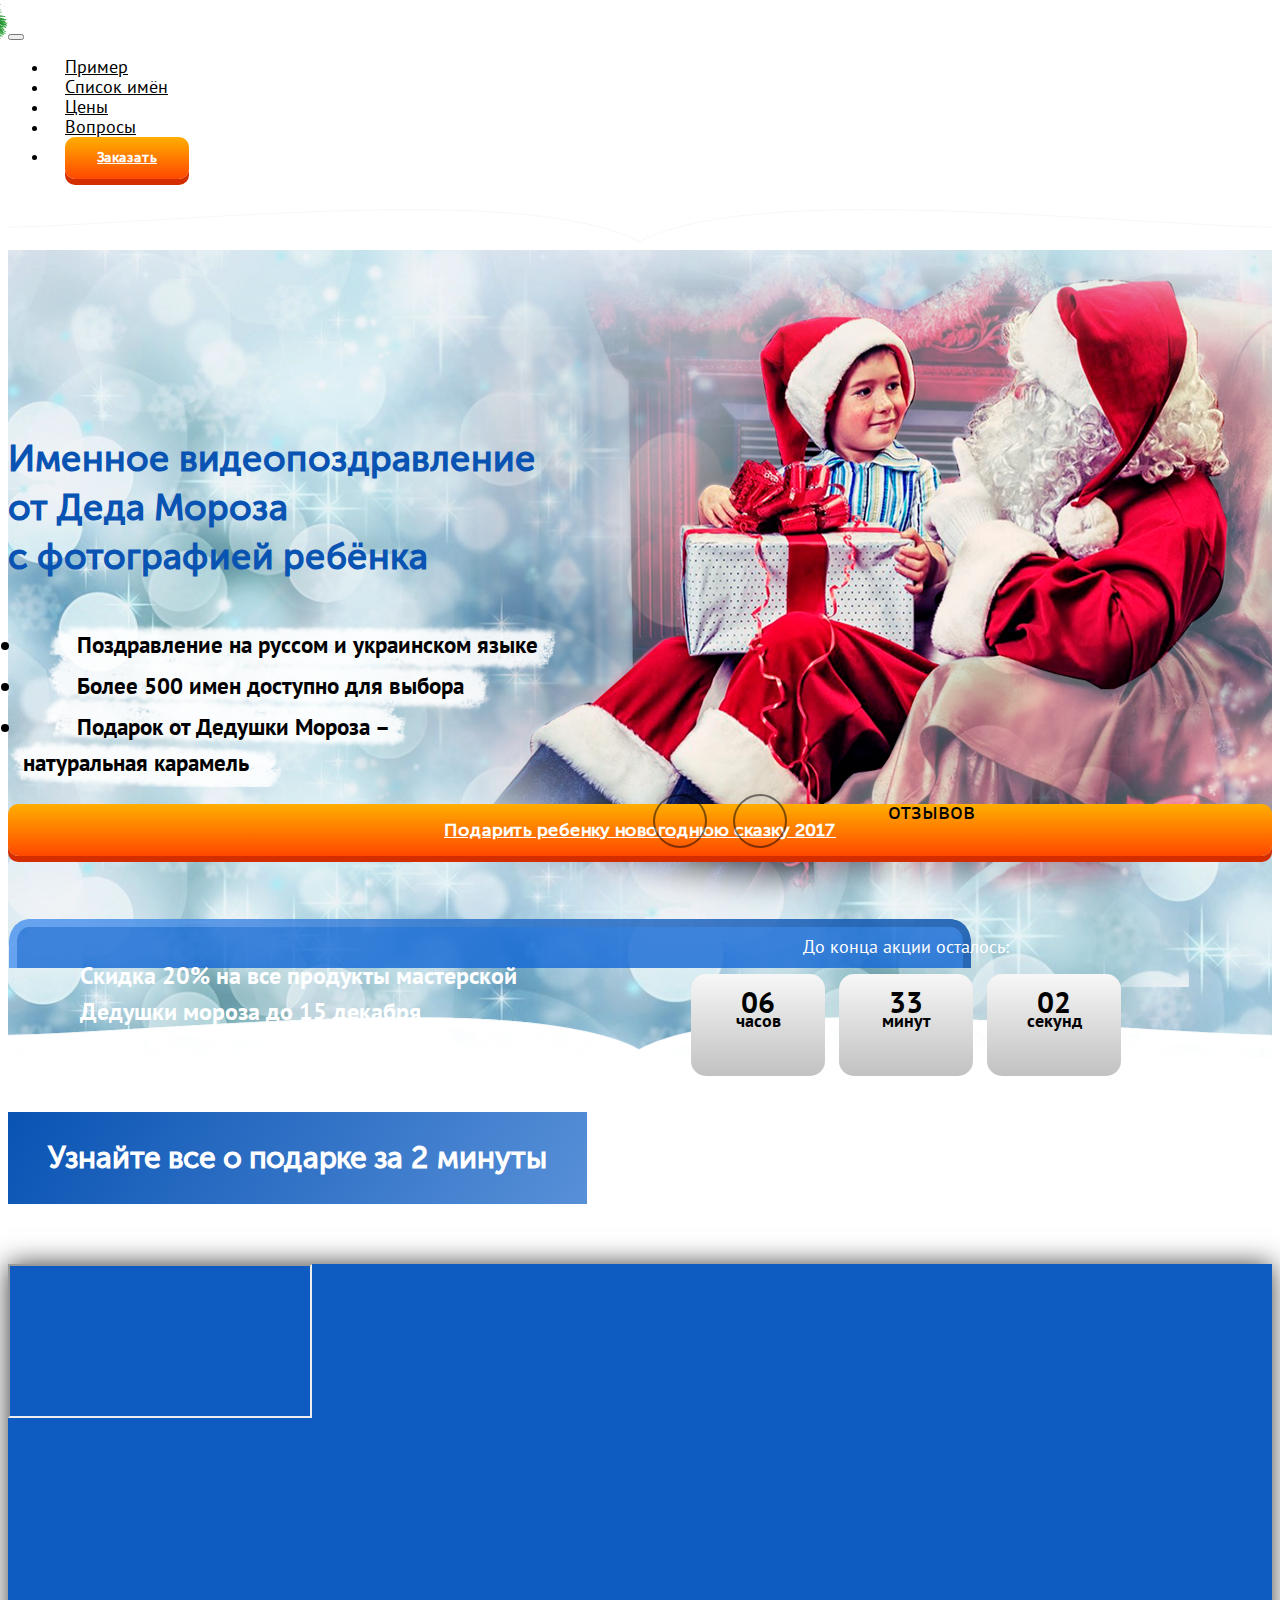
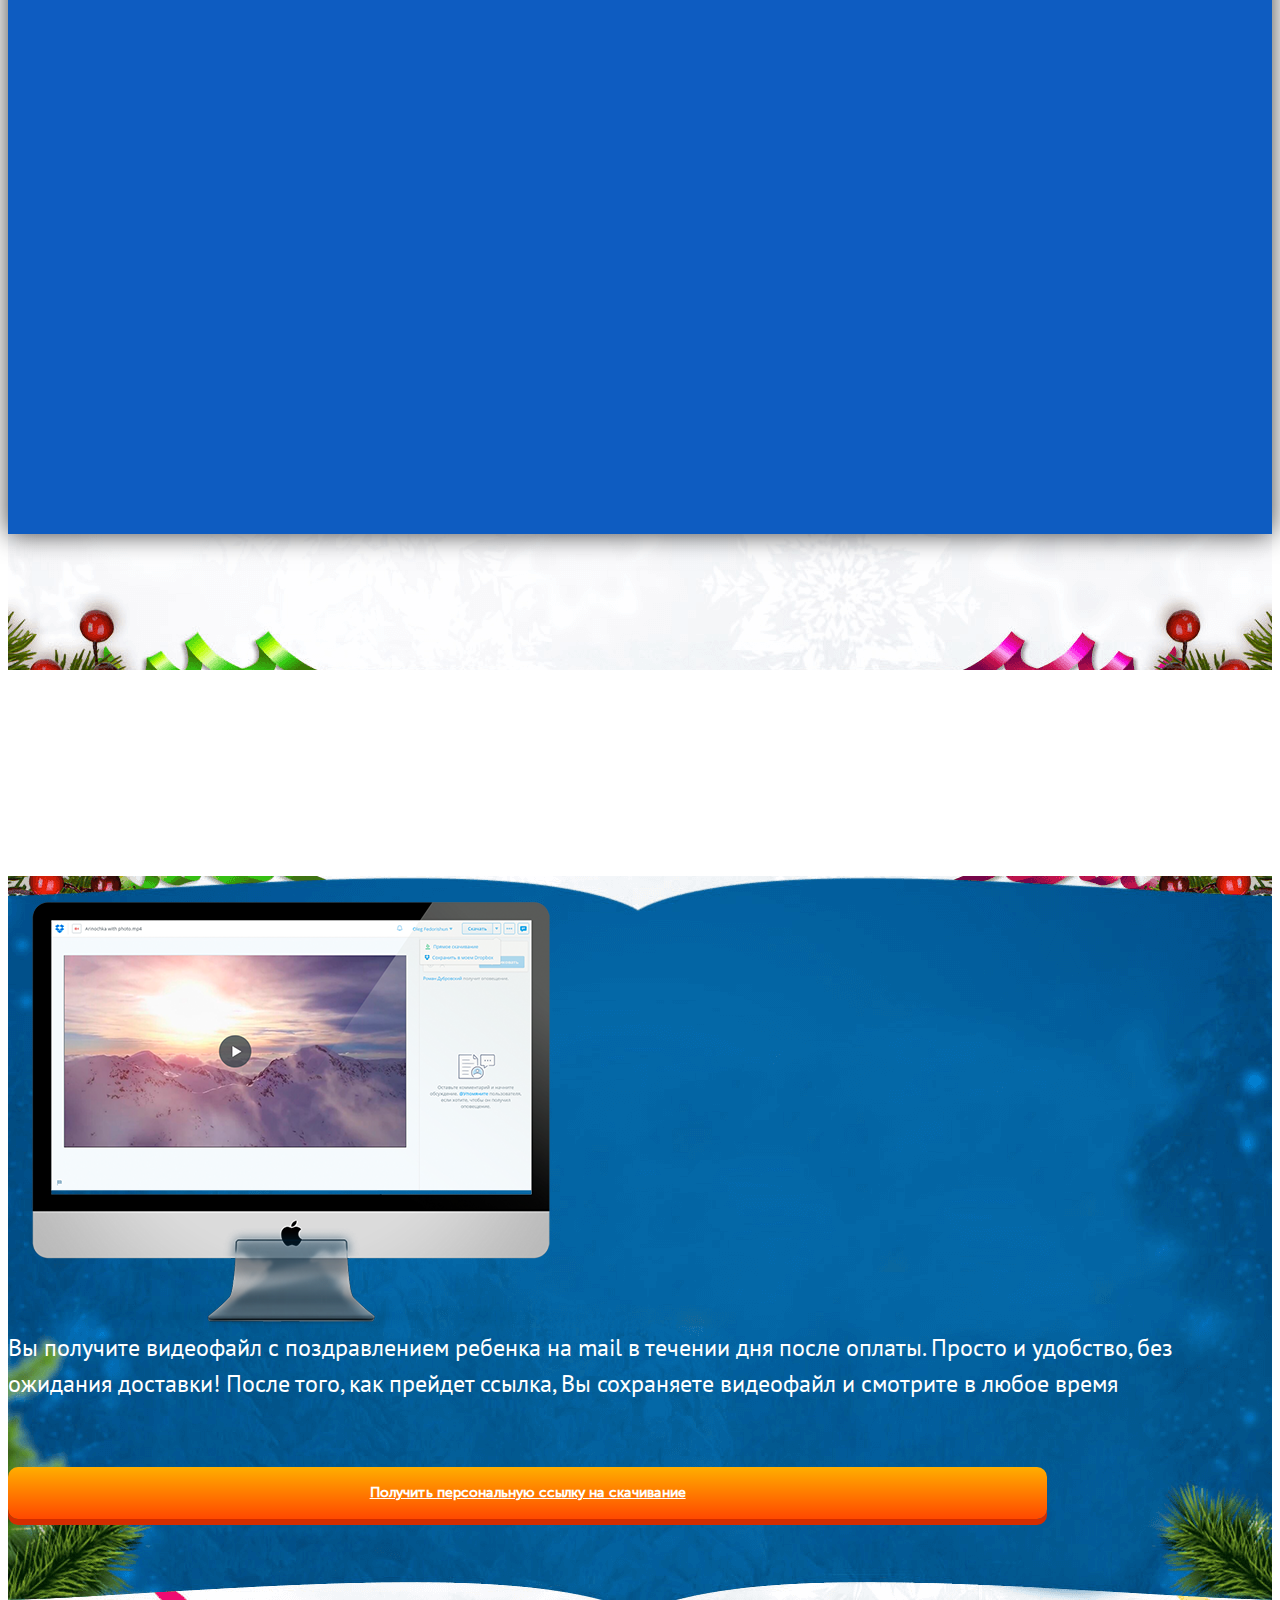
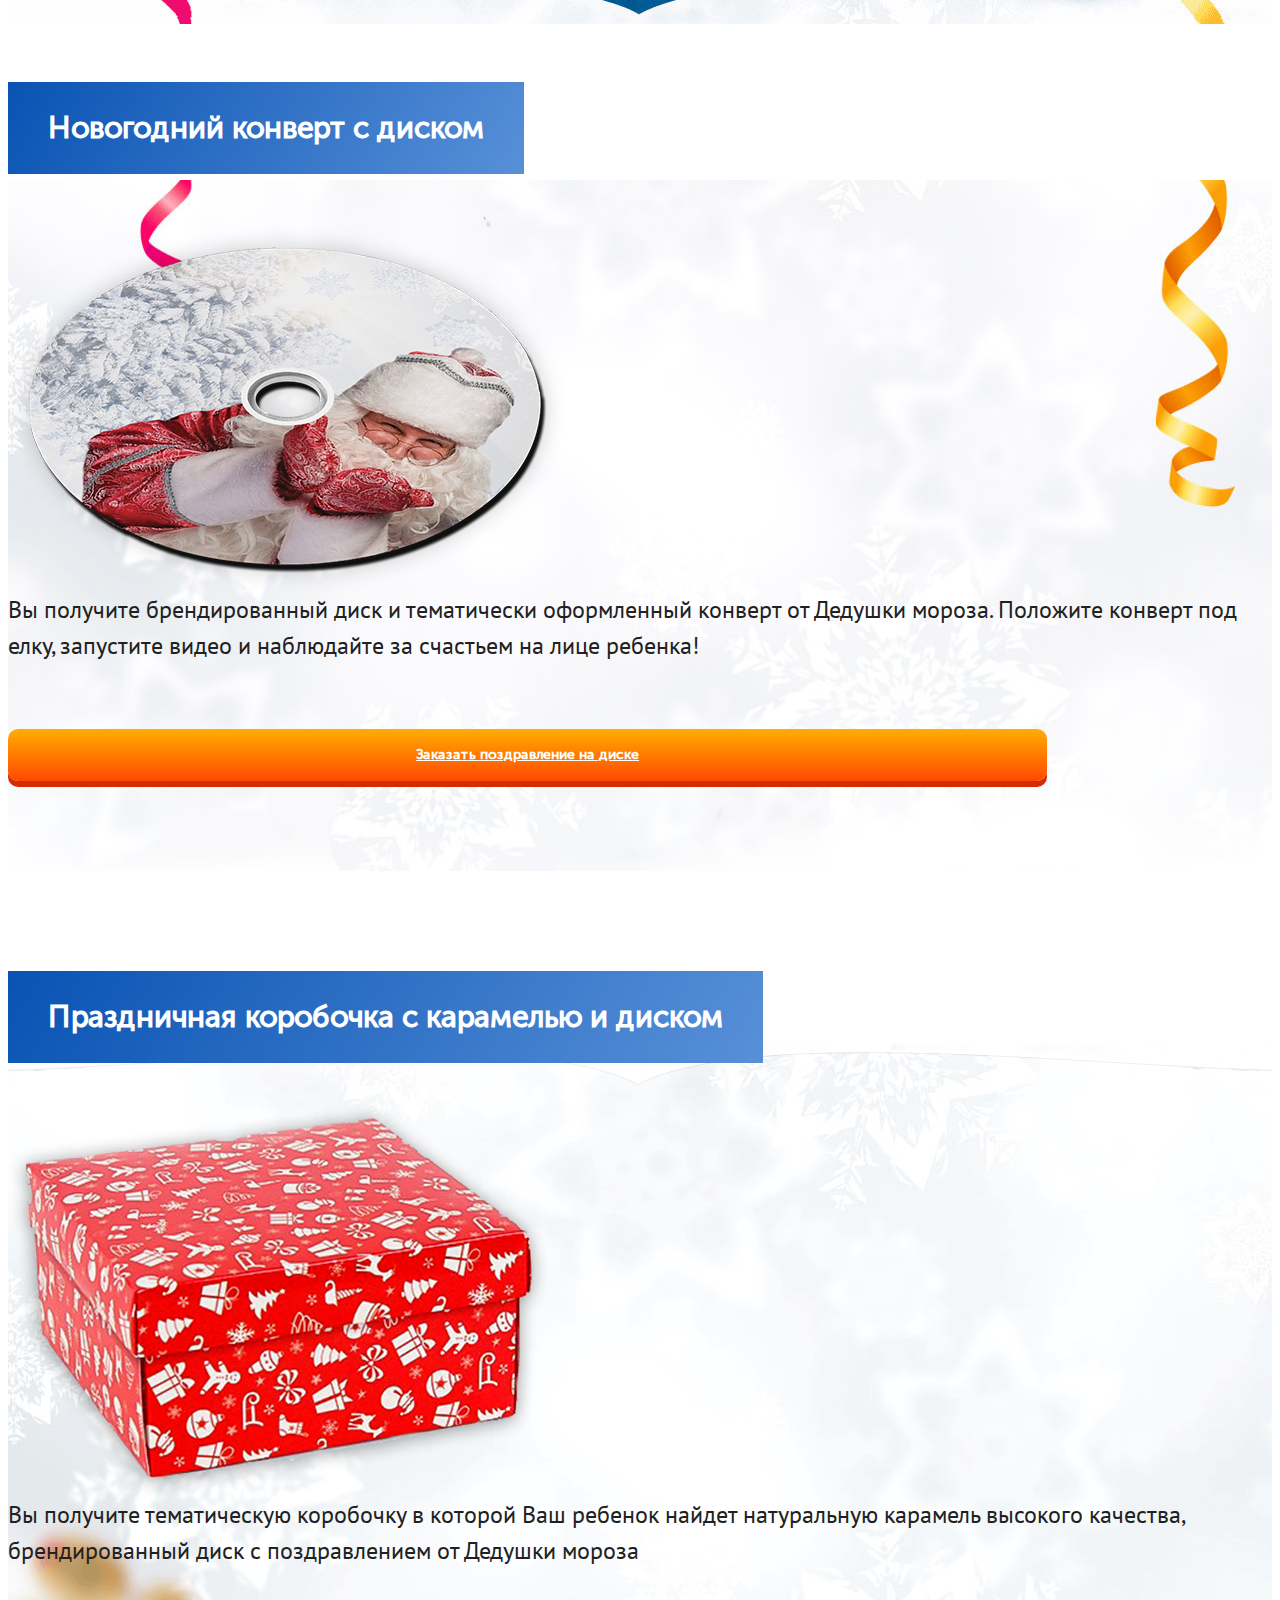
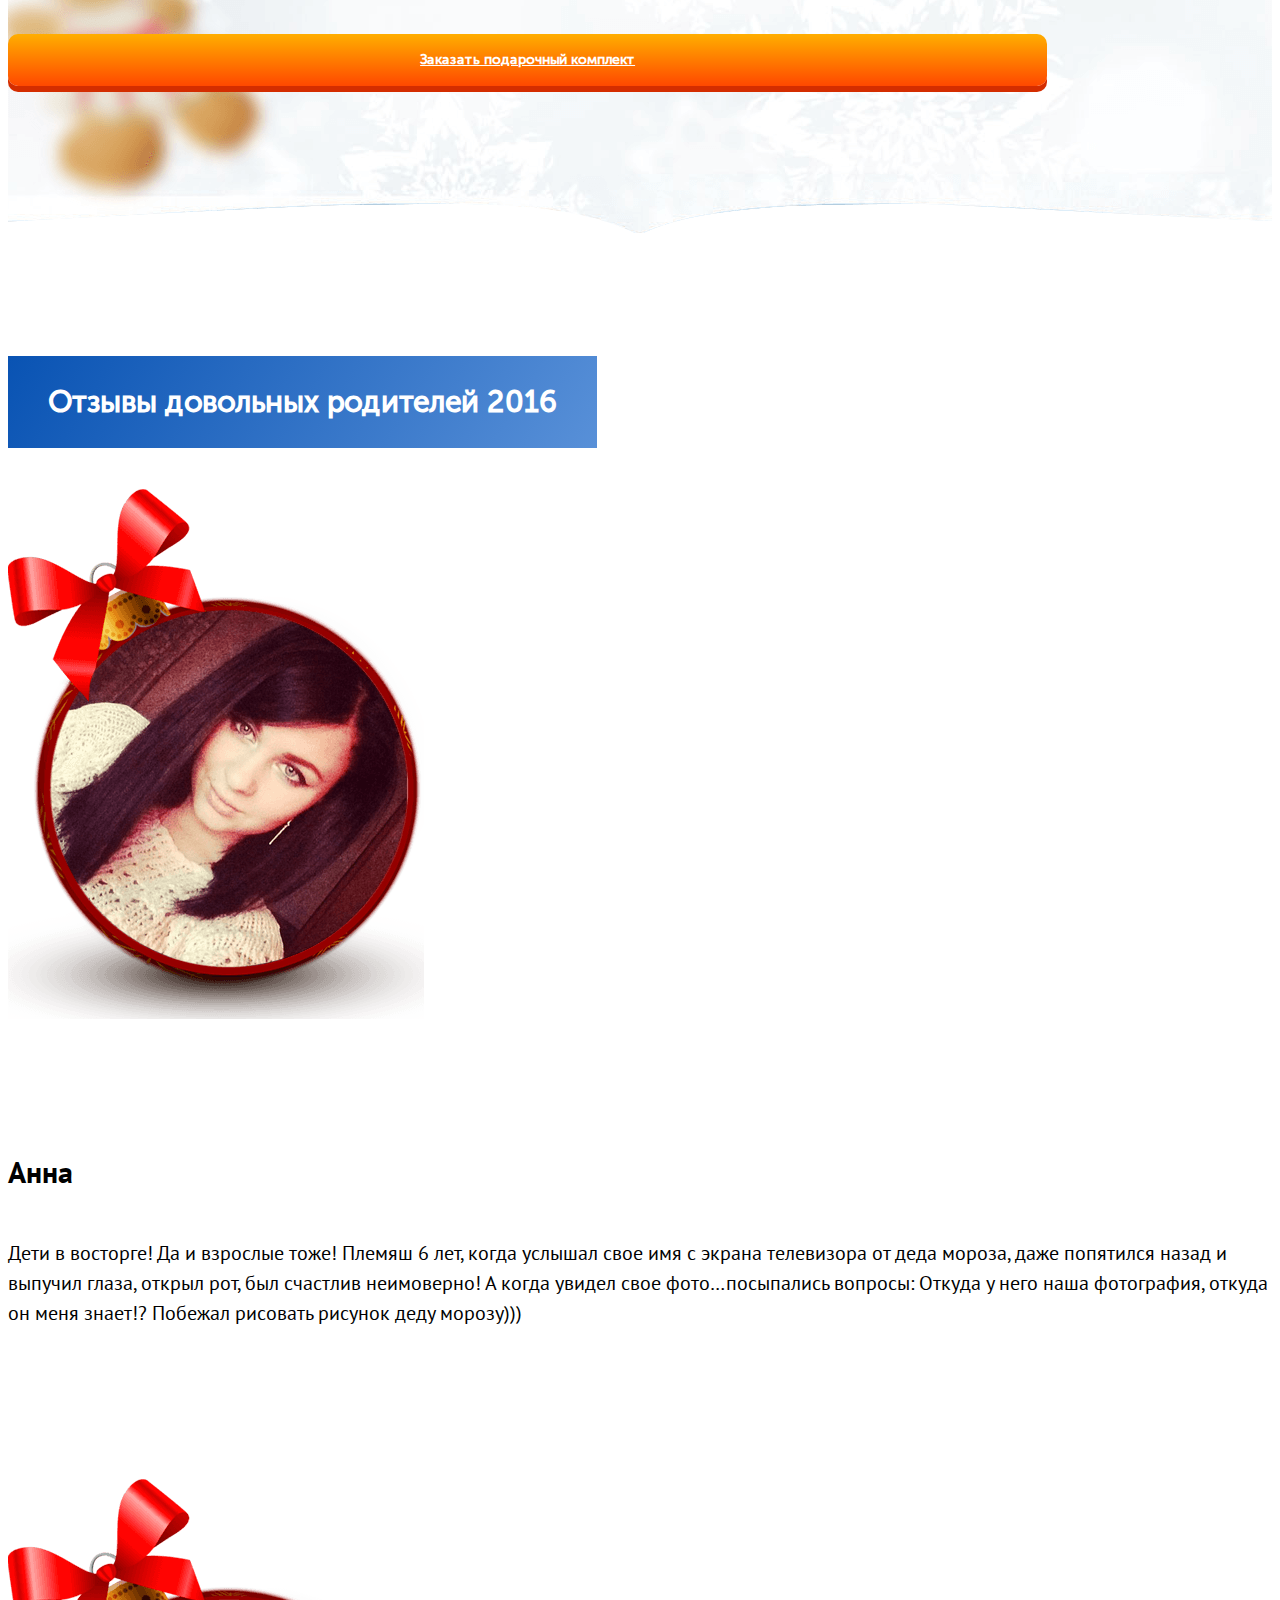
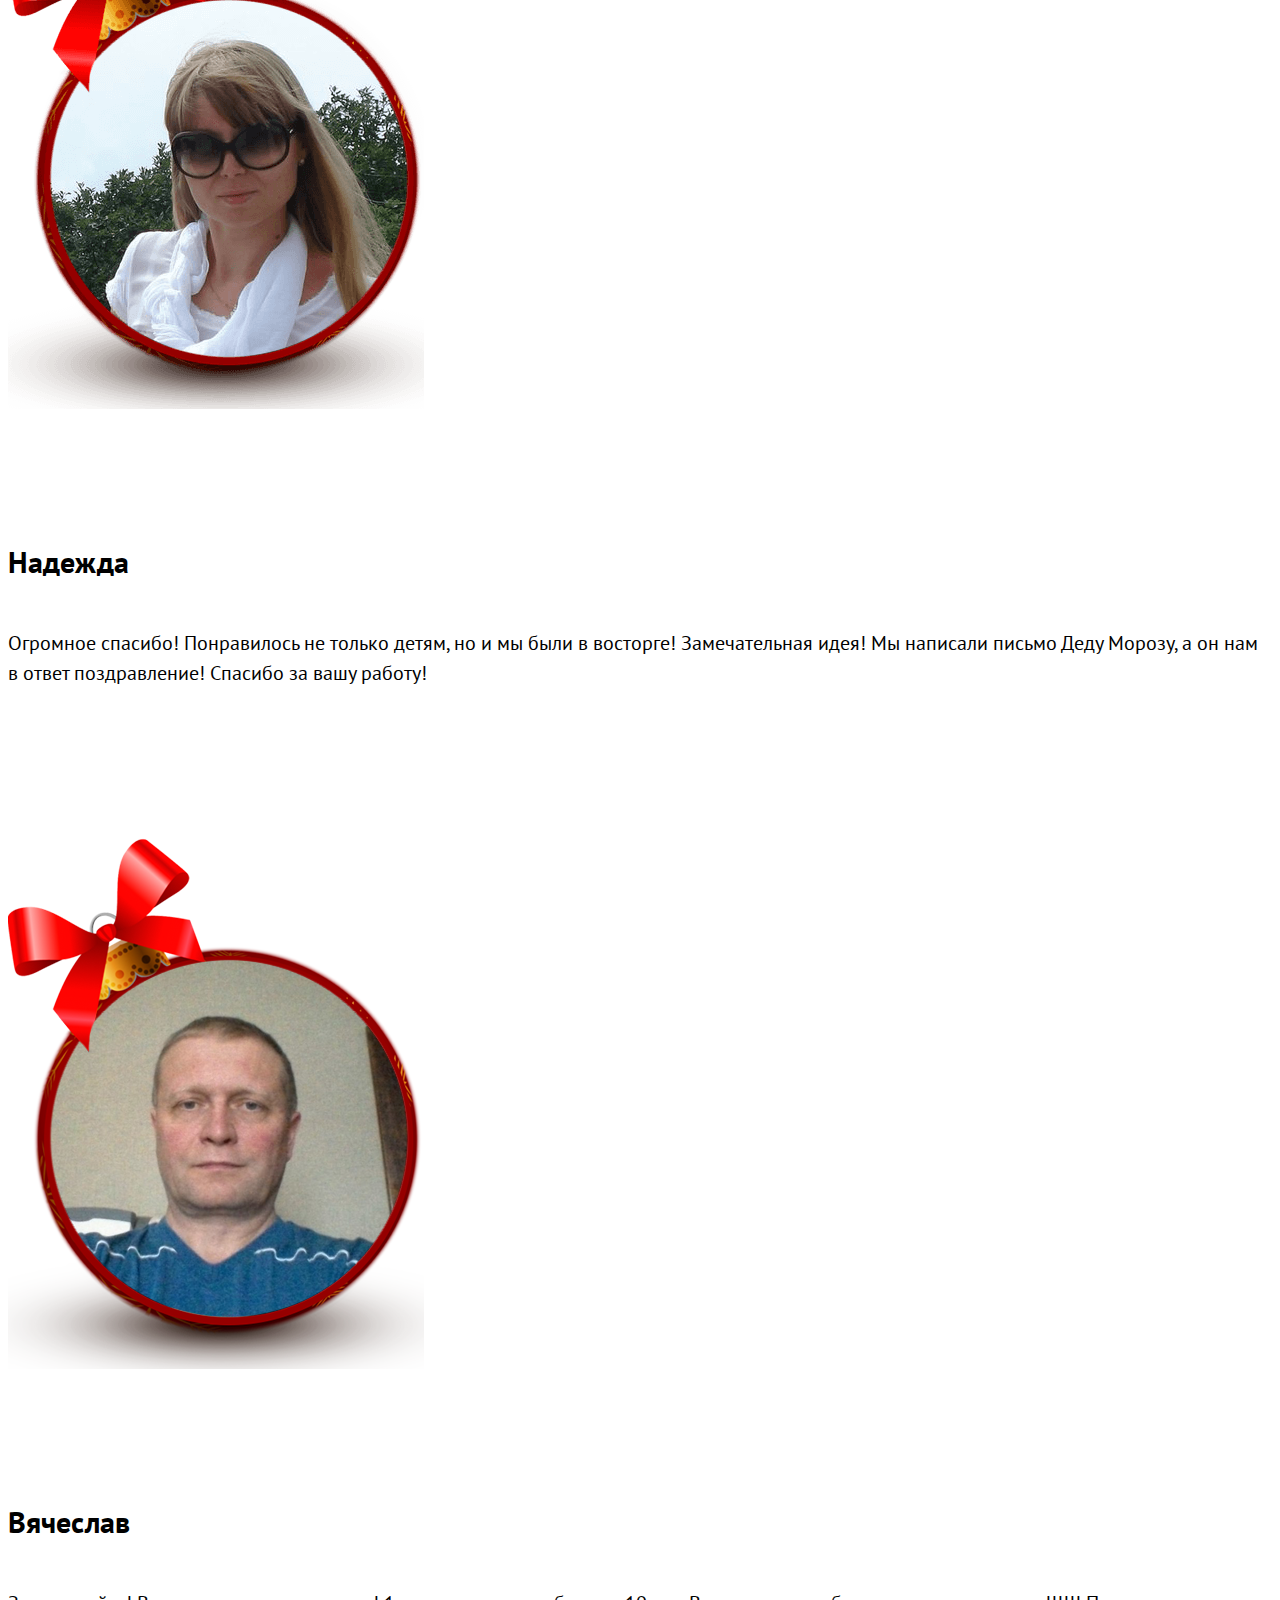
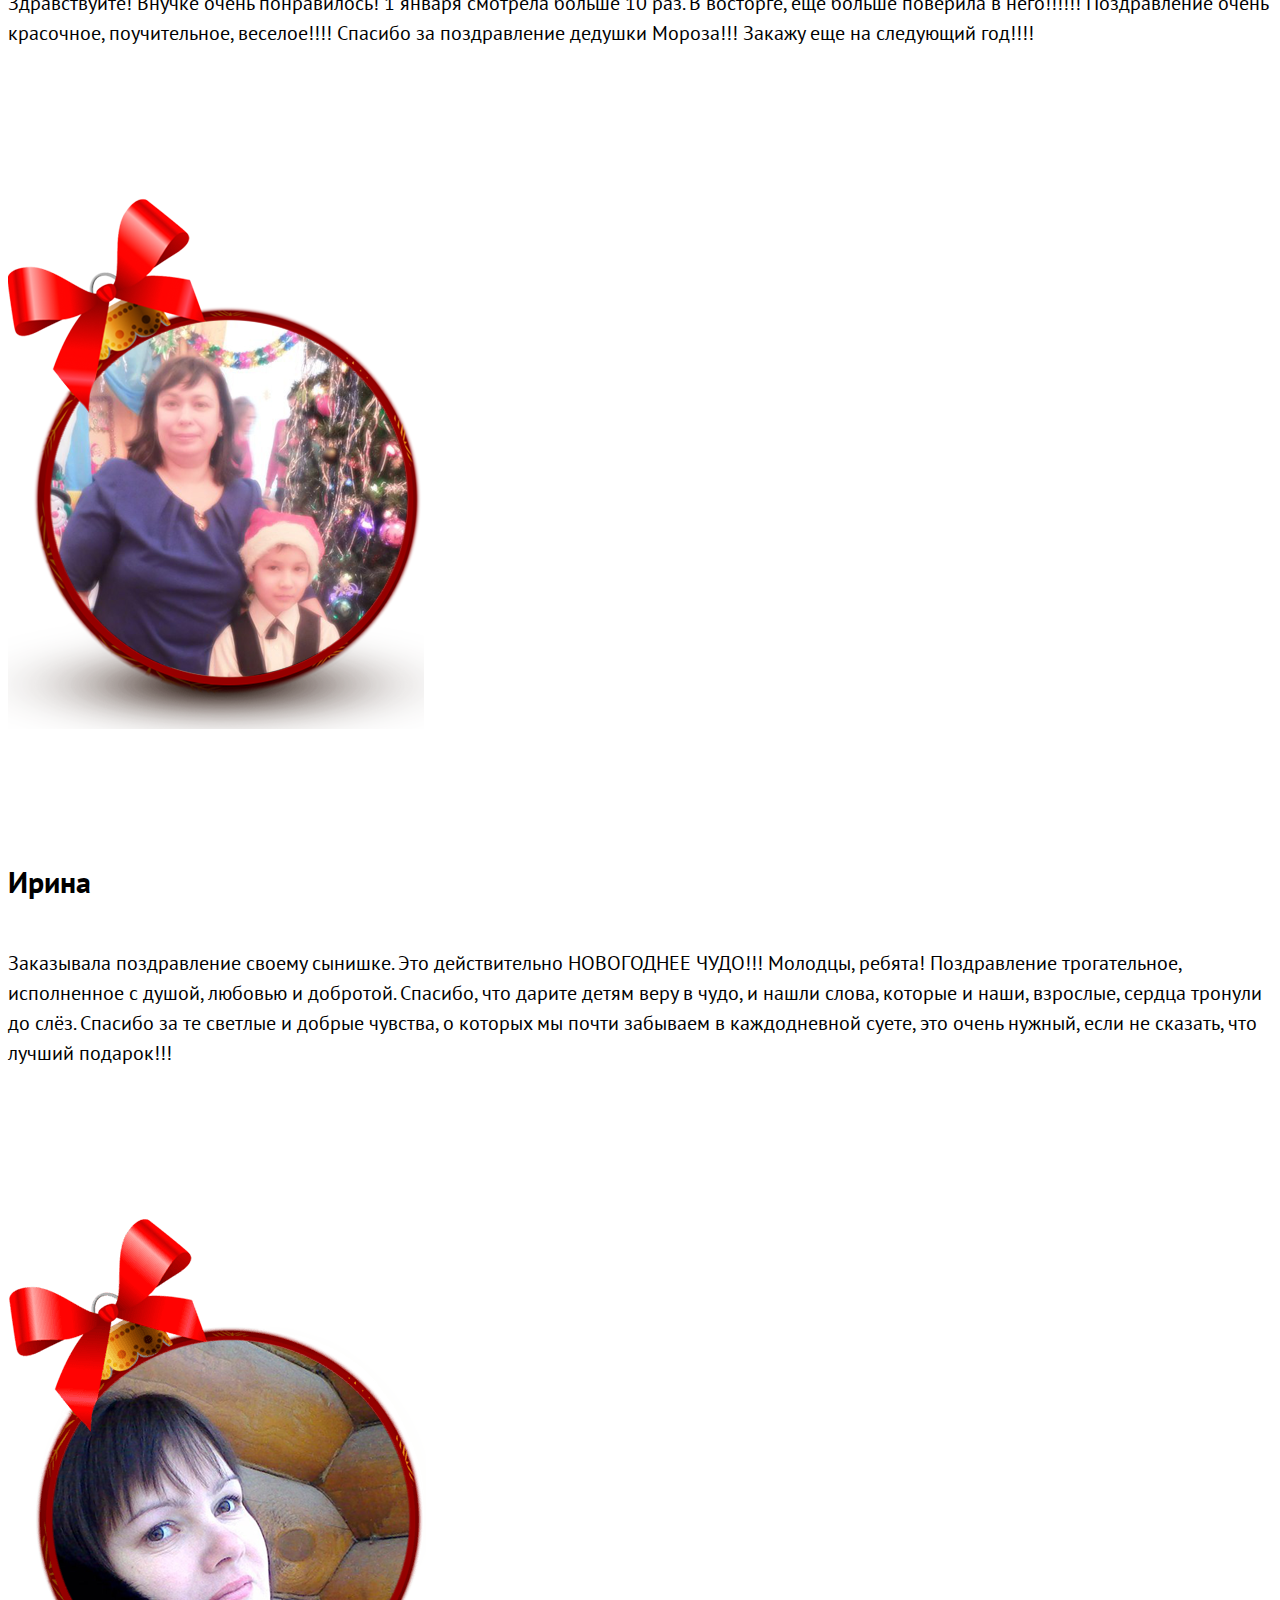
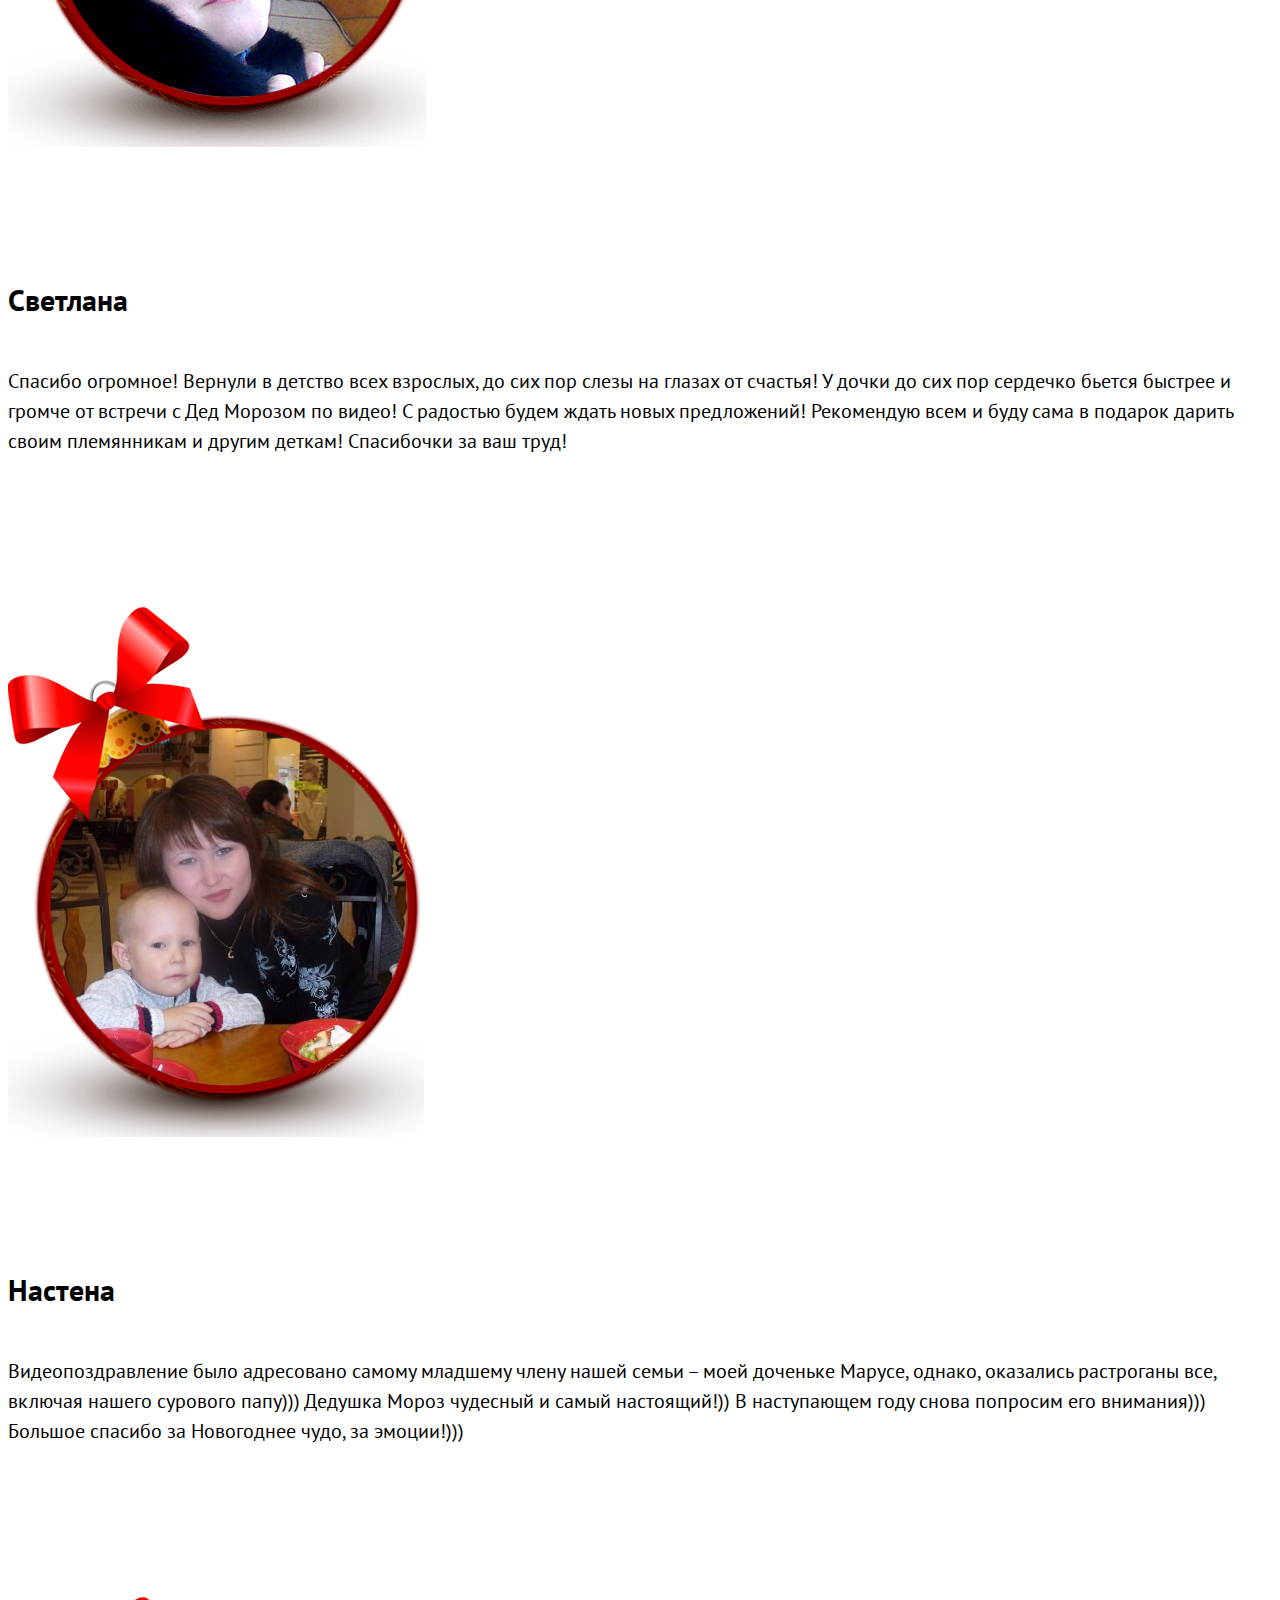
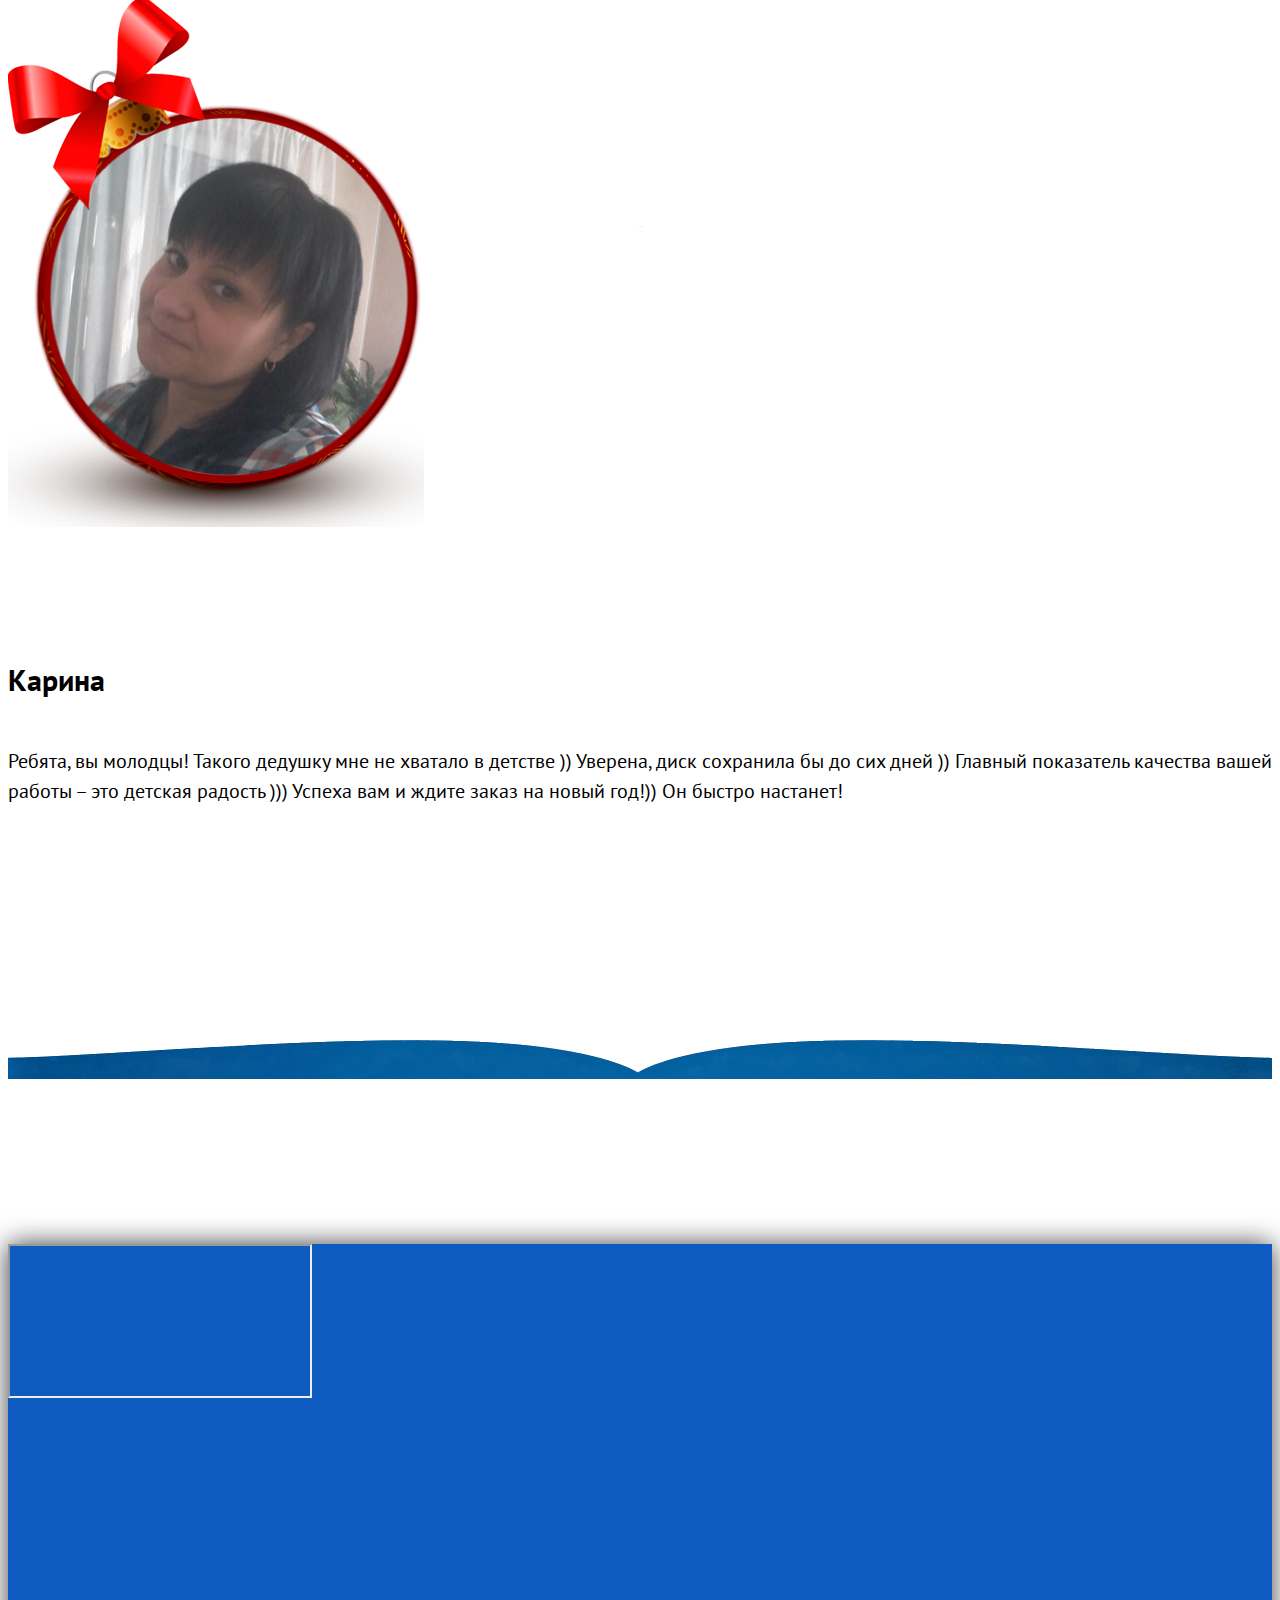
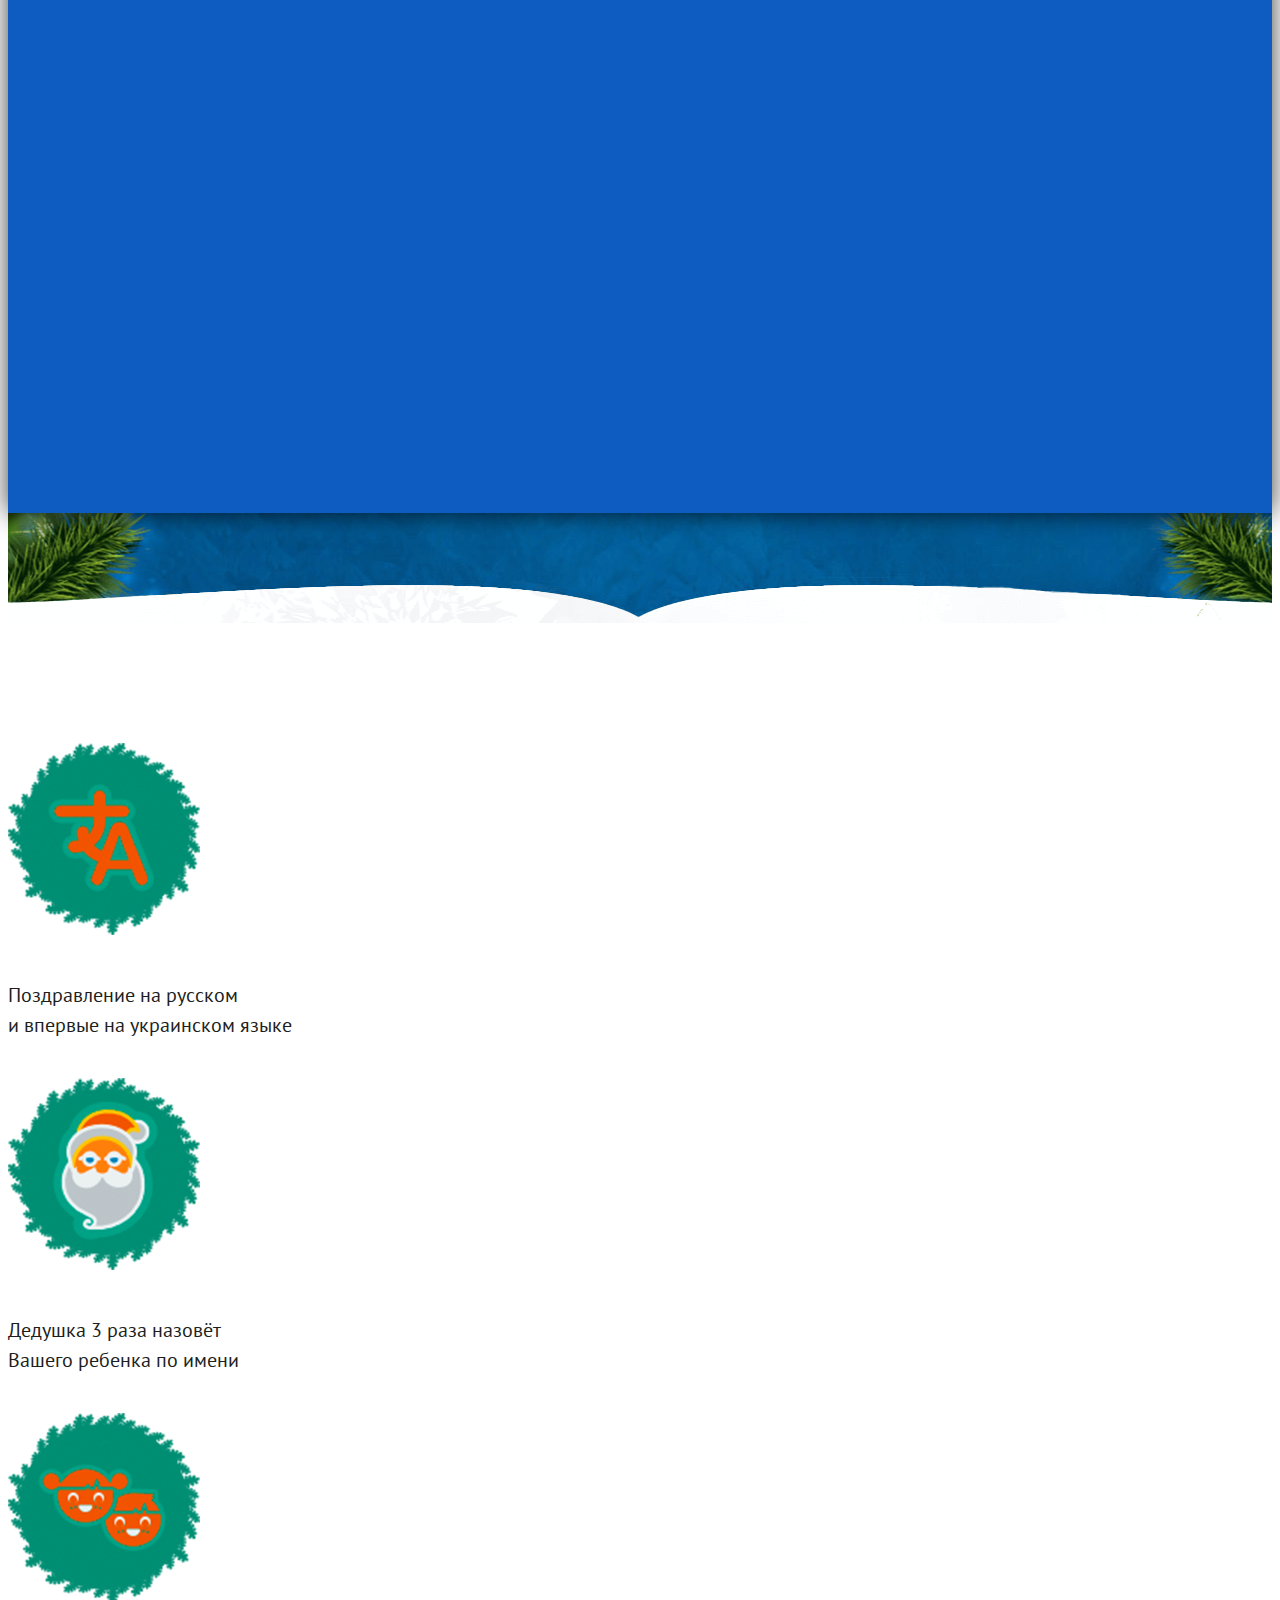
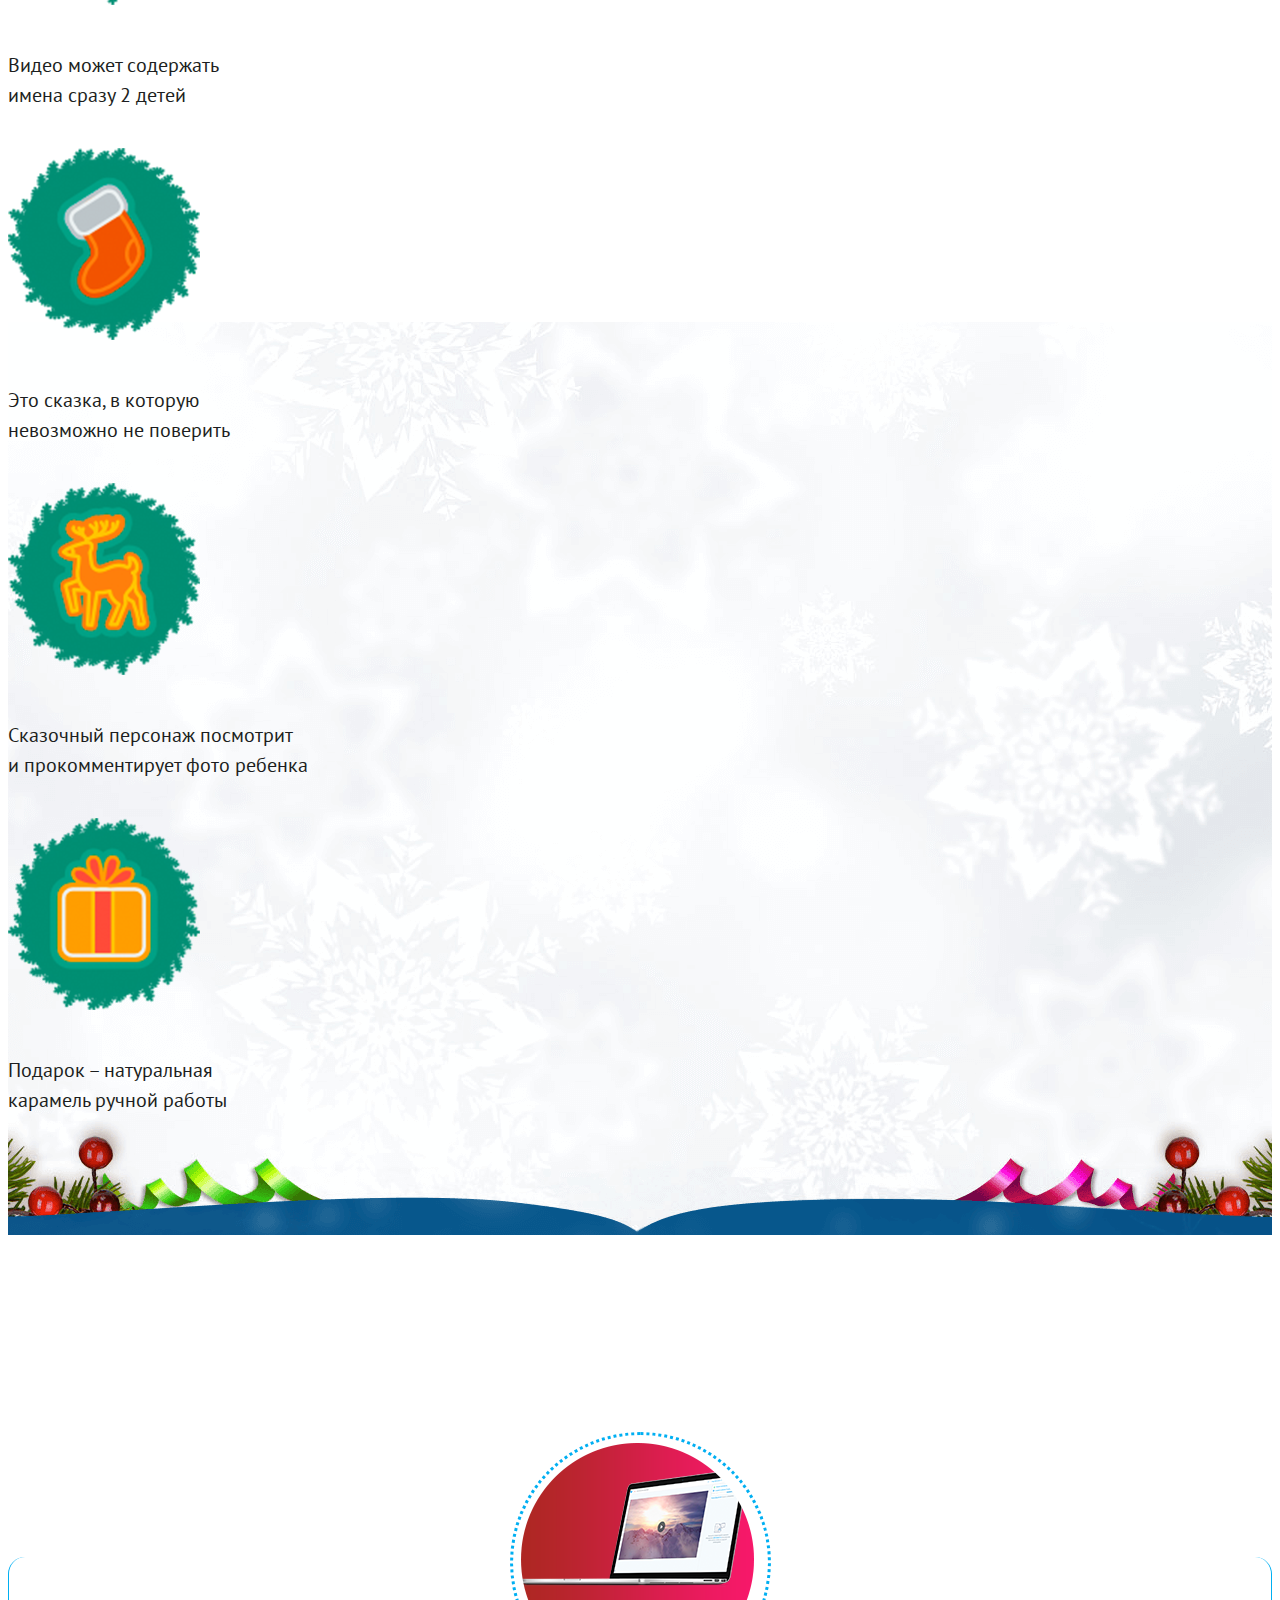
==== index.html @ b98cc3f0 "fix text" ====
<!DOCTYPE html>
<html lang="ru" prefix="og: http://ogp.me/ns#">
  <head>
    <title>Главная страница</title>  
    <meta http-equiv="Content-Type" content="text/html; charset=utf-8" />

    <!-- Meta SEO - Description, Keywords, Title -->
    <meta name="title" content="" />
    <meta name="description" content="" />
    <meta name="keywords" content="" />

    <!-- Multilanguage localization -->
    <link rel="alternate" href="/" hreflang="x-default" />
    <link rel="alternate" href="/en/" hreflang="en" />
    <link rel="alternate" href="/ru/" hreflang="ru" />
    
    <!-- Mobile viewport optimization -->
    <meta name="viewport" content="width=device-width, initial-scale=1" />
    <meta name="HandheldFriendly" content="true" />
    <meta name="MobileOptimized" content="320" />
    <!--[if IEMobile]><meta http-equiv="cleartype" content="on" /><![endif]-->

    <!-- Replace favicon.ico and apple-touch-icon.png -->
    <link rel="shortcut icon" type="image/png" href="img/logo/favicon.png" />
    <link rel="apple-touch-icon" type="image/png" href="img/logo/apple-touch-icon.png" />

    <!-- Disables automatic  of possible phone numbers and address in Safari on iOS -->
    <meta name="format-detection" content="telephone=no">
    <meta name="format-detection" content="address=no"/>

    <!-- Microformats Open Graph -->
    <meta property="og:title" content="My Site"/>
    <meta property="og:site_name" content="My Site"/>
    <meta property="og:description" content="My Site is cool"/>
    <meta property="og:type" content="website"/>
    <meta property="og:locale" content="ru_RU" />
    <meta property="og:locale:alternate" content="en_US" />
    <meta property="og:image" content="img/logo/microformat.png"/>
    <meta property="og:image:type" content="image/png" />
    <meta property="og:url" content="http://url.com"/>

    <!-- Microformats Twitter Cards -->
    <meta name="twitter:card" content="summary" />
    <meta name="twitter:site" content="@flickr" />
    <meta name="twitter:title" content="My Site" />
    <meta name="twitter:description" content="My Site is cool" />
    <meta name="twitter:image" content="img/logo/microformat.png" />

    <!-- Bootstrap CSS -->
    <link rel="stylesheet" href="css/bootstrap.css">

    <!-- Font-Awesome CSS -->
    <link rel="stylesheet" href="css/font-awesome.css">

    <!-- Google Font PT Sans -->
    <link href="https://fonts.googleapis.com/css?family=PT+Sans:400,700&amp;subset=cyrillic-ext" rel="stylesheet">

    <!-- Custom CSS  -->
    <link rel="stylesheet" href="css/style.css">

    <!-- HTML5 Shim and Respond.js IE8 support of HTML5 elements and media queries -->
    <!-- WARNING: Respond.js doesn't work if you view the page via file:// -->
    <!--[if lt IE 9]>
    <script src="https://oss.maxcdn.com/libs/html5shiv/3.7.2/html5shiv.min.js"></script>
    <script src="https://oss.maxcdn.com/libs/respond.js/1.4.2/respond.min.js"></script>
    <![endif]-->
  </head>
  <body>
    <nav class="navbar navbar-default" role="navigation">
      <div class="container navbar__container">
        <i class="ic ic-tree-left navbar__icon navbar__icon--left"></i>
        <i class="ic ic-tree-right navbar__icon navbar__icon--right"></i>
        <!-- Brand and toggle get grouped for better mobile display -->
        <div class="navbar-header">
          <button type="button" class="navbar-toggle" data-toggle="collapse" data-target=".navbar-ex1-collapse">
            <span class="sr-only">Toggle navigation</span>
            <span class="icon-bar"></span>
            <span class="icon-bar"></span>
            <span class="icon-bar"></span>
          </button>
        </div>

        <!-- Collect the nav links, forms, and other content for toggling -->
        <div class="collapse navbar-collapse navbar-ex1-collapse text-center">
          <ul class="nav navbar-nav">
            <li><a href="#">Пример</a></li>
            <li><a href="#">Список имён</a></li>
            <li><a class="page-scroll" href="#cost">Цены</a></li>
            <li><a class="page-scroll" href="#faq">Вопросы</a></li>
            <li><a class="navbar__btn video-btn" href="/congratulation/">Заказать</a></li>
          </ul>
        </div><!-- /.navbar-collapse -->
      </div>
    </nav>

    <section class="intro">
      <div class="container">
        <div class="row">
          <div class="col-md-6">
            <h1 class="heading">Именное видеопоздравление <br/>от Деда Мороза <br/>с фотографией ребёнка</h1>
            <ul class="list-unstyled intro__list list list--bg">
              <li class="list__item list__item--dark"><i class="fa fa-snowflake-o list__icon list__icon--dark"></i>Поздравление на руссом и украинском языке</li>
              <li class="list__item list__item--dark"><i class="fa fa-snowflake-o list__icon list__icon--dark"></i>Более 500 имен доступно для выбора</li>
              <li class="list__item list__item--dark"><i class="fa fa-snowflake-o list__icon list__icon--dark"></i>Подарок от Дедушки Мороза – <br/>натуральная карамель</li>
            </ul><!-- /.list -->
            <a href="/congratulation/" class="intro__btn video-btn">Подарить ребенку новогоднюю сказку 2017</a>
          </div><!-- /.col-md-6 -->
        </div><!-- /.row -->
        <div class="row">
          <div class="col-md-11 col-md-offset-1">
            <div class="clearfix sale">
              <div class="sale__descr">Скидка 20% на все продукты мастерской <br/> Дедушки мороза до 15 декабря</div>
              <div class="sale__timer timer">
                <div class="timer__title">До конца акции осталось:</div>
                <div class="countdown">
                  <div class="clearfix countdown__item">
                    <div class="countdown__time">06</div>
                    <div class="countdown__text">часов</div>
                  </div>
                  <div class="clearfix countdown__item">
                    <div class="countdown__time">33</div>
                    <div class="countdown__text">минут</div>
                  </div>
                  <div class="clearfix countdown__item">
                    <div class="countdown__time">02</div>
                    <div class="countdown__text">секунд</div>
                  </div>
                </div>
              </div><!-- /.timer -->
            </div><!-- /.sale-->
          </div><!-- /.col-md-10 -->
        </div><!-- /.row -->
      </div><!-- /.container -->
    </section><!-- /.intro -->

    <section class="about">
      <div class="container">
        <div class="row">
          <div class="col-md-12  text-center">
            <h2 class="about__sub-heading sub-heading sub-heading--bg">Узнайте все о подарке за 2 минуты</h2>
          </div>
        </div>
        <div class="row">
          <div class="col-md-8 col-md-offset-2">
            <div class="video">
              <div class="embed-responsive video__box">
                <iframe class="embed-responsive-item" src="https://www.youtube.com/embed/kg-qEHftDd8" allowfullscreen></iframe>
              </div><!-- /.about__video -->
            </div><!-- /.video -->
          </div>
        </div><!-- /.row -->
      </div><!-- /.container -->
    </section><!-- /.about -->

    <section class="wishes">
      <div class="container">
        <div class="row">
          <div class="col-md-12 text-center">
            <h2 class="sub-heading">Поздравление в электроном формате</h2>
          </div>
        </div>
        <div class="row card">
          <div class="col-md-6">
            <div class="card__box">
              <div class="card__item"><i class="ic ic-packet1 card__img"></i></div>
            </div>
          </div>
          <div class="col-md-6">
            <div class="card__box">
              <div class="card__item">
                <div class="card__text card__text--white">Вы получите видеофайл с поздравлением ребенка на mail в течении дня после оплаты. Просто и удобство, без ожидания доставки! После того, как прейдет ссылка, Вы сохраняете видеофайл и смотрите в любое время</div>
                <a href="/congratulation/?step=1" class="card__btn video-btn">Получить персональную ссылку на скачивание</a>
              </div>
            </div>
          </div>
        </div>
      </div><!-- /.container -->
    </section><!-- /.wishes -->

    <section class="disk">
      <div class="container">
        <div class="row">
          <div class="col-md-12 text-center">
            <h2 class="sub-heading sub-heading--bg">Новогодний конверт с диском</h2>
          </div>
        </div>
        <div class="row card">
          <div class="col-md-6">
            <div class="card__box">
              <div class="card__item"><i class="ic ic-packet2 card__img"></i></div>
            </div>
          </div>
          <div class="col-md-6">
            <div class="card__box">
              <div class="card__item">
                <div class="card__text">Вы получите брендированный диск и тематически оформленный конверт от Дедушки мороза. Положите конверт под елку, запустите видео и наблюдайте за счастьем на лице ребенка!</div>
                <a href="/congratulation/?step=2" class="card__btn video-btn">Заказать поздравление на диске</a>
              </div>
            </div>
          </div>
        </div>
      </div><!-- /.container -->
    </section><!-- /.disk -->

    <section class="sweet">
      <div class="container">
        <div class="row">
          <div class="col-md-12 text-center">
            <h2 class="sub-heading sub-heading--bg">Праздничная коробочка с карамелью и диском</h2>
          </div>
        </div>
        <div class="row card">
          <div class="col-md-6 card__box">
            <div class="card__item"><i class="ic ic-packet3 card__img"></i></div>
          </div>
          <div class="col-md-6 card__box">
            <div class="card__item">
              <div class="card__text">Вы получите тематическую коробочку в которой Ваш ребенок найдет натуральную карамель высокого качества, брендированный диск с поздравлением от Дедушки мороза</div>
              <a href="/congratulation/?step=3" class="card__btn video-btn">Заказать подарочный комплект</a>
            </div>
          </div>
        </div>
      </div><!-- /.container -->
    </section><!-- /.sweet -->
    
    <section class="review">
      <div class="container">
        <div class="row">
          <div class="col-md-12 text-center">
            <h2 class="sub-heading sub-heading--bg">Отзывы довольных родителей 2016</h2>
          </div>
        </div>
        <div class="row">
          <div class="col-md-11 col-md-offset-1">
            <div id="review" class="carousel slide" data-ride="carousel">
              <div class="carousel-inner">
                <div class="item clearfix slide active">
                  <div class="row">
                    <div class="col-md-6">
                      <div class="slide__photo">
                        <img class="img-responsive slide__img" src="img/slide1.png" alt="Кристина">
                      </div>
                    </div>
                    <div class="col-md-6">
                      <div class="slide__context">
                        <div class="slide__name">Анна</div>
                        <div class="slide__text">Дети в восторге! Да и взрослые тоже! Племяш 6 лет, когда услышал свое имя с экрана телевизора от деда мороза, даже попятился назад и выпучил глаза, открыл рот, был счастлив неимоверно! А когда увидел свое фото…посыпались вопросы: Откуда у него наша фотография, откуда он меня знает!? Побежал рисовать рисунок деду морозу)))</div>
                      </div>
                    </div>
                  </div>
                </div>
                
                <div class="item clearfix slide">
                  <div class="row">
                    <div class="col-md-6">
                      <div class="slide__photo">
                        <img class="img-responsive slide__img" src="img/slide2.png" alt="Кристина">
                      </div>
                    </div>
                    <div class="col-md-6">
                      <div class="slide__context">
                        <div class="slide__name">Надежда</div>
                        <div class="slide__text">Огромное спасибо! Понравилось не только детям, но и мы были в восторге! Замечательная идея! Мы написали письмо Деду Морозу, а он нам в ответ поздравление! Спасибо за вашу работу!</div>
                      </div>
                    </div>
                  </div>
                </div><!-- /.slide -->

                <div class="item clearfix slide">
                  <div class="row">
                    <div class="col-md-6">
                      <div class="slide__photo">
                        <img class="img-responsive slide__img" src="img/slide3.png" alt="Кристина">
                      </div>
                    </div>
                    <div class="col-md-6">
                      <div class="slide__context">
                        <div class="slide__name">Вячеслав</div>
                        <div class="slide__text">Здравствуйте! Внучке очень понравилось! 1 января смотрела больше 10 раз. В восторге, еще больше поверила в него!!!!!! Поздравление очень красочное, поучительное, веселое!!!! Спасибо за поздравление дедушки Мороза!!! Закажу еще на следующий год!!!!</div>
                      </div>
                    </div>
                  </div>
                </div><!-- /.slide -->

                <div class="item clearfix slide">
                  <div class="row">
                    <div class="col-md-6">
                      <div class="slide__photo">
                        <img class="img-responsive slide__img" src="img/slide4.png" alt="Кристина">
                      </div>
                    </div>
                    <div class="col-md-6">
                      <div class="slide__context">
                        <div class="slide__name">Ирина</div>
                        <div class="slide__text">Заказывала поздравление своему сынишке. Это действительно НОВОГОДНЕЕ ЧУДО!!! Молодцы, ребята! Поздравление трогательное, исполненное с душой, любовью и добротой. Спасибо, что дарите детям веру в чудо, и нашли слова, которые и наши, взрослые, сердца тронули до слёз. Спасибо за те светлые и добрые чувства, о которых мы почти забываем в каждодневной суете, это очень нужный, если не сказать, что лучший подарок!!!</div>
                      </div>
                    </div>
                  </div>
                </div><!-- /.slide -->

                <div class="item clearfix slide">
                  <div class="row">
                    <div class="col-md-6">
                      <div class="slide__photo">
                        <img class="img-responsive slide__img" src="img/slide5.png" alt="Кристина">
                      </div>
                    </div>
                    <div class="col-md-6">
                      <div class="slide__context">
                        <div class="slide__name">Светлана</div>
                        <div class="slide__text">Спасибо огромное! Вернули в детство всех взрослых, до сих пор слезы на глазах от счастья! У дочки до сих пор сердечко бьется быстрее и громче от встречи с Дед Морозом по видео! С радостью будем ждать новых предложений! Рекомендую всем и буду сама в подарок дарить своим племянникам и другим деткам! Спасибочки за ваш труд!</div>
                      </div>
                    </div>
                  </div>
                </div><!-- /.slide -->

                <div class="item clearfix slide">
                  <div class="row">
                    <div class="col-md-6">
                      <div class="slide__photo">
                        <img class="img-responsive slide__img" src="img/slide6.png" alt="Кристина">
                      </div>
                    </div>
                    <div class="col-md-6">
                      <div class="slide__context">
                        <div class="slide__name">Настена</div>
                        <div class="slide__text">Видеопоздравление было адресовано самому младшему члену нашей семьи – моей доченьке Марусе, однако, оказались растроганы все, включая нашего сурового папу))) Дедушка Мороз чудесный и самый настоящий!)) В наступающем году снова попросим его внимания))) Большое спасибо за Новогоднее чудо, за эмоции!)))</div>
                      </div>
                    </div>
                  </div>
                </div><!-- /.slide -->

                <div class="item clearfix slide">
                  <div class="row">
                    <div class="col-md-6">
                      <div class="slide__photo">
                        <img class="img-responsive slide__img" src="img/slide7.png" alt="Кристина">
                      </div>
                    </div>
                    <div class="col-md-6">
                      <div class="slide__context">
                        <div class="slide__name">Карина</div>
                        <div class="slide__text">Ребята, вы молодцы! Такого дедушку мне не хватало в детстве )) Уверена, диск сохранила бы до сих дней )) Главный показатель качества вашей работы – это детская радость ))) Успеха вам и ждите заказ на новый год!)) Он быстро настанет! </div>
                      </div>
                    </div>
                  </div>
                </div><!-- /.slide -->
              </div>
              <div class="review__control-group">
                <a class="left review__control review__control--left" href="#review" data-slide="prev"><i class="fa fa-long-arrow-left"></i></a>
                <a class="right review__control review__control--right" href="#review" data-slide="next"><i class="fa fa-long-arrow-right"></i></a>
                <div class="review__total"><span class="review__slide-count"></span> отзывов</div>
              </div>
            </div>
          </div>
        </div>
      </div>
    </section><!-- /.review -->

    <section class="example">
      <div class="container">
        <div class="row">
          <div class="col-md-12 text-center">
            <h2 class="sub-heading">Пример поздравления</h2>
          </div>
        </div>
        <div class="row">
          <div class="col-md-8 col-md-offset-2">
            <div class="video">
              <div class="embed-responsive video__box">
                <iframe class="embed-responsive-item" src="https://www.youtube.com/embed/kg-qEHftDd8" allowfullscreen></iframe>
              </div><!-- /.about__video -->
            </div><!-- /.video -->
          </div>
        </div><!-- /.row -->
      </div><!-- /.container -->
    </section><!-- /.example -->
    
    <section class="edge">
      <div class="container">
        <div class="row">
          <div class="col-md-4">
            <div class="text-center edge__item step">
              <i class="ic ic-step1 step__icon"></i>
              <div class="step__descr">Поздравление на русском <br/>и впервые на украинском языке</div>
            </div>
          </div>
          <div class="col-md-4">
            <div class="text-center edge__item step">
              <i class="ic ic-step2 step__icon"></i>
              <div class="step__descr">Дедушка 3 раза назовёт <br/>Вашего ребенка по имени</div>
            </div>
          </div>
          <div class="col-md-4">
            <div class="text-center edge__item step">
              <i class="ic ic-step3 step__icon"></i>
              <div class="step__descr">Видео может содержать <br/>имена сразу 2 детей</div>
            </div>
          </div>
          <div class="col-md-4">
            <div class="text-center edge__item step">
              <i class="ic ic-step4 step__icon"></i>
              <div class="step__descr">Это сказка, в которую <br/>невозможно не поверить</div>
            </div>
          </div>
          <div class="col-md-4">
            <div class="text-center edge__item step">
              <i class="ic ic-step5 step__icon"></i>
              <div class="step__descr">Сказочный персонаж посмотрит <br/>и прокомментирует фото ребенка</div>
            </div>
          </div>
          <div class="col-md-4">
            <div class="text-center edge__item step">
              <i class="ic ic-step6 step__icon"></i>
              <div class="step__descr">Подарок – натуральная <br/>карамель ручной работы</div>
            </div>
          </div>
        </div><!-- /.row -->
      </div><!-- /.container -->
    </section><!-- /.edge -->

    <section id="cost" class="cost">
      <div class="container">
        <div class="row">
          <div class="col-md-12 text-center">
            <h2 class="sub-heading">Цены на поздравления</h2>
          </div>
        </div>
        <div class="row">
          <div class="col-md-4">
            <div class="package">
              <div class="package__label"><i class="ic ic-package1 package__icon"></i></div>
              <h3 class="package__heading">Пакет №1</h3>
              <ul class="list-unstyled package__list list">
                <li class="list__item"><i class="fa fa-snowflake-o list__icon"></i>Дедушка мороз обратиться к ребенку по имени 3 раза</li>
                <li class="list__item"><i class="fa fa-snowflake-o list__icon"></i>Так же он поздравит ребенка с новым годом и попросит слушаться своих родителей</li>
                <li class="list__item"><i class="fa fa-snowflake-o list__icon"></i>Вы получите ссылку для скачивания видео в течении 24 часов, которое можно показать на планшете телевизоре и пр. устройствах</li>
                <li class="package__price price">
                  <div class="clearfix price__discount">
                    <div class="price__text">Цену снижено <br/>до 15 декабря</div>
                    <div class="price__old">100&nbsp;грн</div>
                  </div>
                  <div class="price__new">78грн</div>
                </li>
                <a href="/congratulation/?step=1" class="package__btn video-btn">Получить ссылку <br/>для загрузки видео</a>
                <li class="package__saled">Продано: <span class="package__number">180</span> пакетов</li>
              </ul>
            </div>
          </div>
          <div class="col-md-4">
            <div class="package">
              <div class="package__label"><i class="ic ic-package2 package__icon"></i></div>
              <h3 class="package__heading">Пакет №2</h3>
              <ul class="list-unstyled package__list list">
                <li class="list__item"><i class="fa fa-snowflake-o list__icon"></i>Дедушка мороз обратиться к ребенку по имени 3 раза</li>
                <li class="list__item"><i class="fa fa-snowflake-o list__icon"></i>Так же он поздравит ребенка с новым годом и попросит слушаться своих родителей</li>
                <li class="list__item"><i class="fa fa-snowflake-o list__icon"></i>Ссылку для скачивания видео</li>
                <li class="list__item"><i class="fa fa-snowflake-o list__icon"></i>Вы получите брендированный диск с видео-позравлением</li>
                <li class="list__item"><i class="fa fa-snowflake-o list__icon"></i>А так же новогодний конверт для диска, который можно положить под елку</li>
                <li class="package__price price">
                  <div class="clearfix price__discount">
                    <div class="price__text">Цену снижено <br/>до 15 декабря</div>
                    <div class="price__old">180&nbsp;грн</div>
                  </div>
                  <div class="price__new">135грн</div>
                </li>
                <a href="/congratulation/?step=2" class="package__btn video-btn">Получить ссылку <br/>для загрузки видео</a>
                <li class="package__saled">Продано: <span class="package__number">180</span> пакетов</li>
              </ul>
            </div>
          </div>
          <div class="col-md-4">
            <div class="package">
              <div class="package__label"><i class="ic ic-package3 package__icon"></i></div>
              <h3 class="package__heading">Пакет №3</h3>
              <ul class="list-unstyled package__list list">
                <li class="list__item"><i class="fa fa-snowflake-o list__icon"></i>Дедушка мороз обратиться к ребенку по имени 3 раза</li>
                <li class="list__item"><i class="fa fa-snowflake-o list__icon"></i>Так же он поздравит ребенка с новым годом и попросит слушаться своих родителей</li>
                <li class="list__item"><i class="fa fa-snowflake-o list__icon"></i>Ссылку для скачивания видео </li>
                <li class="list__item"><i class="fa fa-snowflake-o list__icon"></i>Брендированный диск с видео-позравлением</li>
                <li class="list__item"><i class="fa fa-snowflake-o list__icon"></i>Вы получите новогоднюю карамель ручной работы</li>
                <li class="list__item"><i class="fa fa-snowflake-o list__icon"></i>А так же новогоднюю коробочку с диском и конфетами, которую можно положить под елку</li>
                <li class="package__price price">
                  <div class="clearfix price__discount">
                    <div class="price__text">Цену снижено <br/>до 15 декабря</div>
                    <div class="price__old">205&nbsp;грн</div>
                  </div>
                  <div class="price__new">168грн</div>
                </li>
                <a href="/congratulation/?step=3" class="package__btn video-btn">Получить ссылку <br/>для загрузки видео</a>
                <li class="package__saled">Продано: <span class="package__number">180</span> пакетов</li>
              </ul>
            </div>
          </div>
        </div>
      </div>
    </section><!-- /.cost -->

    <section id="faq" class="answer">
      <div class="container">
        <div class="row">
          <div class="col-md-12 text-center">
            <h2 class="sub-heading sub-heading--bg">Ответы на часто задаваемые вопросы</h2>
          </div>
        </div>
        <div class="row">
          <div class="col-md-12">
            <div class="faq">
              <div class="faq__item">
                <div class="faq__question">
                  <i class="fa fa-arrow-circle-right faq__icon"></i>
                  <span class="faq__question-text">Как осуществиться оплата заказа?</span>
                </div>
                <div class="faq__answer">
                  <div class="faq__answer-text">После оформления заказа с Вами свяжется менеджер уточнит детали и предоставит реквизиты для оплаты карты (Приват Банка).</div>
                </div>
              </div>
              <div class="faq__item">
                <div class="faq__question">
                  <i class="fa fa-arrow-circle-right faq__icon"></i>
                  <span class="faq__question-text">Сколько детей можно поздравить в одном видео?</span>
                </div>
                <div class="faq__answer">
                  <div class="faq__answer-text">В одном можно поздравить максимум видео двух детей. При поздравлении 2 детей в одном видео Вам не нужно платить, как за 2 видео. Стоимость такой услуги составляет 25 грн.</div>
                </div>
              </div>
              <div class="faq__item">
                <div class="faq__question">
                  <i class="fa fa-arrow-circle-right faq__icon"></i>
                  <span class="faq__question-text">Имени моего ребёнка (детей) нет в списке. Что делать?</span>
                </div>
                <div class="faq__answer">
                  <div class="faq__answer-text">Если Вы не нашли имя ребёнка в списке, воспользуйтесь опцией «Дозапись имени»* на третьем шаге заказа. Мы дозапишем имя вашего ребёнка и видеопоздравление придёт вам после того, как имя будет дозаписано. <br/>*Опция платная. Стоимость дозаписи имен для одного видео – 25 грн.
                  </div>
                </div>
              </div>
              <div class="faq__item">
                <div class="faq__question">
                  <i class="fa fa-arrow-circle-right faq__icon"></i>
                  <span class="faq__question-text">Куда придет видео-поздравление?</span>
                </div>
                <div class="faq__answer">
                  <div class="faq__answer-text">Вне зависимости от выбранного Вами пакета на Вашу почту (которую Вы указали при оформлении заказа) придет ссылка для скачивание видео в течении 24 часов после оплаты. Если Вы приобрели «Пакет 2» или «Пакет 3», то так же вы получите посылку в течении 1 – 5 дней.</div>
                </div>
              </div>
              <div class="faq__item">
                <div class="faq__question">
                  <i class="fa fa-arrow-circle-right faq__icon"></i>
                  <span class="faq__question-text">Как будет осуществляться доставка? Входит ли она в стоимость поздравления?</span>
                </div>
                <div class="faq__answer">
                  <div class="faq__answer-text">Доставка осуществляется по «Новой Почте». Стоимость доставки составляет 30 грн, не зависимо от количества DVD комплектов в одном заказе.</div>
                </div>
              </div>
              <div class="faq__item">
                <div class="faq__question">
                  <i class="fa fa-arrow-circle-right faq__icon"></i>
                  <span class="faq__question-text">Что нужно, что бы вставить фото ребёнка в поздравление?</span>
                </div>
                <div class="faq__answer">
                  <div class="faq__answer-text">Необходимо загрузить фотографию в четвертом шаге оформления заказа. Стоимость такой услуги составляет 15 грн. Важно Использование фото делается автоматически и не подвергается обработке. Поэтому важно скидывать фото в том виде, которое Вы хотите увидеть в самом видео. Так же фотографии лучше прикреплять горизонтальные.</div>
                </div>
              </div>
              <div class="faq__item">
                <div class="faq__question">
                  <i class="fa fa-arrow-circle-right faq__icon"></i>
                  <span class="faq__question-text">Какие конфеты входят в «Пакет 3»?</span>
                </div>
                <div class="faq__answer">
                  <div class="faq__answer-text">150 грамм натуральной карамели ручной работы. Она тамасично оформлена в новогодней стилистике. Сладости предоставлены нашим партнёром  «Майстерня Карамелi».</div>
                </div>
              </div>
            </div>
          </div>
        </div>
      </div>
    </section><!-- /.answer -->

    <footer class="footer">
      <div class="container footer__container">
        <i class="ic ic-tree footer__icon"></i>
        <div class="row">
          <div class="col-md-3 col-md-offset-3">
            <div class="footer__partner logo">
              <img class="logo__img img-responsive" src="img/partner.png" alt="Майстерня Карамелi" class="img-responsive">
              <div class="logo__heading">Генеральный партнер</div>
            </div>
          </div>
          <div class="col-md-3">
            <div class="phone">
              <a href="tel:+380504077430" class="phone__number">+38&nbsp;(050)&nbsp;40-77-430</a>
              <a href="tel:+380985430430" class="phone__number">+38&nbsp;(098)&nbsp;54-30-430</a>
              <a href="mailto:YaDedushkaMoroz2017@gmail.com" class="phone__number">YaDedushkaMoroz2017@gmail.com</a>
            </div>
          </div>
          <div class="col-md-2 col-md-offset-1">
            <a href="" class="footer__callback video-btn" data-toggle="modal" data-target="#callback" data-backdrop="static">Заказать звонок</a>
            <div class="footer__social social">
              <ul class="list-unstyled text-center social__list">
                <li class="social__item"><a href="#" class="social__link"><i class="fa fa-vk social__icon"></i></a></li>
                <li class="social__item"><a href="https://www.facebook.com/%D0%98%D0%BC%D0%B5%D0%BD%D0%BD%D1%8B%D0%B5-%D0%BF%D0%BE%D0%B7%D0%B4%D1%80%D0%B0%D0%B2%D0%BB%D0%B5%D0%BD%D0%B8%D1%8F-%D0%BE%D1%82-%D0%94%D0%B5%D0%B4%D1%83%D1%88%D0%BA%D0%B8-%D0%9C%D0%BE%D1%80%D0%BE%D0%B7%D0%B0-373700562963017/" class="social__link"><i class="fa fa-facebook-square social__icon"></i></a></li>
                <li class="social__item"><a href="https://www.instagram.com/yadedushkamoroz/" class="social__link"><i class="fa fa-instagram social__icon"></i></a></li>
                <li class="social__item"><a href="#" class="social__link"><i class="fa fa-odnoklassniki-square social__icon"></i></a></li>
              </ul>
            </div>
          </div>
        </div>
      </div>
    </footer>

    <div class="modal fade" id="callback" tabindex="-1" role="dialog"  aria-hidden="true">
        <div class="modal-dialog modal__size">
          <div class="modal-content modal__content">
              <button type="button" class="close modal__close" data-dismiss="modal" aria-hidden="true"><i class="fa fa-times" aria-hidden="true"></i></button>
              <div class="modal__head">
                <p class="modal__heading">Заказать обратный звонок</p>
              </div>
                  <form name="Шапка" class="contactForm modal__form" method="post" action="mail/mail.php" novalidate>
                      <div class="form-group modal__group">
                        <input aria-invalid="false" class="form-control modal__input form__name" placeholder="Ваше имя" required data-validation-required-message="Это поле обязательно для заполнения." name="name" type="text">
                        <i class="fa fa-user" aria-hidden="true"></i>
                        <p class="help-block text-danger"></p>
                      </div>
                      <div class="form-group modal__group">
                        <input aria-invalid="false" class="form-control modal__input form__phone" placeholder="Ваш номер телефона" required data-validation-required-message="Это поле обязательно для заполнения." name="phone" type="tel">
                        <i class="fa fa-phone" aria-hidden="true"></i>
                        <p class="help-block text-danger"></p>
                      </div>
                      <div class="text-center">
                        <div class="success"></div>
                        <button type="submit" class="video-btn" data-loading-text="<i class='fa fa-circle-o-notch fa-spin'></i> Файл отправляется..." style="width: 100%;margin: 0">Оставить заявку</button>
                      </div>
                    </form>
            </div>
          </div>
        </div>

    <!-- jQuery -->
    <script src="js/jquery.js"></script>

    <!-- Bootstrap JavaScript -->
    <script src="js/bootstrap.min.js"></script>

    <!-- Old browsers reject JavaScript -->
    <script src="js/jquery.reject.js"></script>

    <!-- Validation Form JavaScript -->
    <script src="js/jqBootstrapValidation.js"></script>
    <script src="js/contact_me.js"></script>
    
    <!--  Countdown JavaScript -->
    <script src="js/jquery.countdown.js"></script>

    <!-- Custom JavaScript -->
    <script src="js/main.js"></script>
  </body>
</html>
---- css/style.css ----
/* ------------------------------------------------------------------ */
/* O L D - B R O W S E R    J R E J E C T    N O T I F I C A T I O N  */
/* ------------------------------------------------------------------ */
#jr_overlay {
  position: absolute;
  top: 0;
  left: 0;
  margin: 0;
  padding: 0;
  z-index: 2147483646;
}

#jr_wrap {
  position: absolute;
  margin: 0;
  padding: 0;
  width: 100%;
  z-index: 2147483647;
}

#jr_header {
  display: block;
  margin: 0;
  margin-bottom: 0.5em;
  padding: 5px;
  padding-bottom: 0;
  font: bold 1.3em/1 Helvetica, Arial, sans-serif;
  color: #333;
}

#jr_inner {
  position: relative;
  margin: 0 auto;
  padding: 20px;
  height: auto;
  background: #FFF;
  border: 1px solid #CCC;
  color: #4F4F4F;
  font: 400 12px/1 "Lucida Grande", "Lucida Sans Unicode", Arial, Verdana, sans-serif;
  -moz-box-sizing: content-box;
  -webkit-box-sizing: content-box;
  box-sizing: content-box;
}
#jr_inner p {
  padding: 5px;
  margin: 0;
}
#jr_inner ul {
  margin: 0;
  padding: 0;
  list-style-image: none;
  list-style-position: outside;
  list-style-type: none;
}
#jr_inner ul li {
  margin: 0 10px 10px 10px;
  padding: 0;
  width: 120px;
  height: 122px;
  float: left;
  text-align: center;
  cursor: pointer;
}
#jr_inner li a {
  margin: 0;
  padding: 0;
  color: #333;
  font-size: 0.8em;
  text-decoration: none;
}
#jr_inner li a:hover {
  text-decoration: underline;
}
#jr_inner .jr_icon {
  margin: 1px auto;
  padding: 0;
  width: 100px;
  height: 100px;
  background: transparent no-repeat scroll left top;
  cursor: pointer;
}

#jr_close {
  margin: 0;
  padding: 0;
  clear: both;
}
#jr_close a {
  display: block;
  margin: 0;
  padding: 0;
  width: auto;
  color: #000;
  text-decoration: underline;
}
#jr_close p {
  margin: 0;
  padding: 10px 0 0 0;
}

/* ---------------------------------------- */
/* M E N U    F I X E D    S T Y L E        */
/* ---------------------------------------- */
.affix {
  position: fixed;
  z-index: 9999;
}

.nav > li > a {
  padding-top: 15px;
  padding-bottom: 15px;
  -moz-transition: padding 0.3s;
  -o-transition: padding 0.3s;
  -webkit-transition: padding 0.3s;
  -ms-transition: padding 0.3s;
  transition: padding 0.3s;
}

/* ---------------------------------------- */
/* G E N E R A L    S T Y L E               */
/* ---------------------------------------- */
body {
  overflow-x: hidden;
}

.ic {
  display: inline-block;
  vertical-align: middle;
  text-align: center;
}
.ic:before {
  content: "";
  display: inline-block;
  vertical-align: middle;
}

.text-danger {
  color: #e74c3c;
  text-align: left;
}

.ic-step1:before {
  width: 192px;
  height: 192px;
  background: url('../img/icons-sb26c298f40.png') -384px 0 no-repeat;
}

.ic-step2:before {
  width: 192px;
  height: 192px;
  background: url('../img/icons-sb26c298f40.png') -368px -1918px no-repeat;
}

.ic-step3:before {
  width: 192px;
  height: 192px;
  background: url('../img/icons-sb26c298f40.png') -192px 0 no-repeat;
}

.ic-step4:before {
  width: 192px;
  height: 192px;
  background: url('../img/icons-sb26c298f40.png') 0 0 no-repeat;
}

.ic-step5:before {
  width: 192px;
  height: 192px;
  background: url('../img/icons-sb26c298f40.png') -192px -192px no-repeat;
}

.ic-step6:before {
  width: 192px;
  height: 192px;
  background: url('../img/icons-sb26c298f40.png') 0 -192px no-repeat;
}

.ic-package1:before {
  width: 233px;
  height: 233px;
  background: url('../img/icons-sb26c298f40.png') 0 -2322px no-repeat;
}

.ic-package2:before {
  width: 233px;
  height: 233px;
  background: url('../img/icons-sb26c298f40.png') 0 -734px no-repeat;
}

.ic-package3:before {
  width: 233px;
  height: 233px;
  background: url('../img/icons-sb26c298f40.png') 0 -384px no-repeat;
}

.ic-tree:before {
  width: 275px;
  height: 412px;
  background: url('../img/icons-sb26c298f40.png') -233px -734px no-repeat;
}

.ic-tree-left:before {
  width: 368px;
  height: 404px;
  background: url('../img/icons-sb26c298f40.png') 0 -1918px no-repeat;
}

.ic-tree-right:before {
  width: 337px;
  height: 350px;
  background: url('../img/icons-sb26c298f40.png') -233px -384px no-repeat;
}

.ic-packet1:before {
  width: 582px;
  height: 428px;
  background: url('../img/icons-sb26c298f40.png') 0 -2555px no-repeat;
}

.ic-packet2:before {
  width: 557px;
  height: 378px;
  background: url('../img/icons-sb26c298f40.png') 0 -1146px no-repeat;
}

.ic-packet3:before {
  width: 541px;
  height: 394px;
  background: url('../img/icons-sb26c298f40.png') 0 -1524px no-repeat;
}

@font-face {
  font-family: "MuseoSansCyrl";
  src: url("../font/MuseoSansCyrl-500/MuseoSansCyrl-500.eot");
  src: url("../font/MuseoSansCyrl-500/MuseoSansCyrl-500.eot?#iefix") format("embedded-opentype"), url("../font/MuseoSansCyrl-500/MuseoSansCyrl-500.woff2") format("woff2"), url("../font/MuseoSansCyrl-500/MuseoSansCyrl-500.woff") format("woff"), url("../font/MuseoSansCyrl-500/MuseoSansCyrl-500.ttf") format("truetype");
  font-weight: normal;
  font-style: normal;
}
.heading {
  margin-bottom: 40px;
  font: 700 36px/49px "MuseoSansCyrl", sans-serif;
  color: #0953b3;
}

.sub-heading {
  margin: 0 0 40px;
  padding: 30px 40px;
  display: inline-block;
  font: 700 30px/32px "MuseoSansCyrl", sans-serif;
  color: #fff;
  text-align: center;
}
.sub-heading--bg {
  background-color: #0e5cc1;
  background-image: url('[data-uri]');
  background-size: 100%;
  background-image: -moz-linear-gradient(148deg, #5890d8 0%, #5890d8 0%, #0953b3 100%);
  background-image: -webkit-linear-gradient(148deg, #5890d8 0%, #5890d8 0%, #0953b3 100%);
  background-image: linear-gradient(-58deg, #5890d8 0%, #5890d8 0%, #0953b3 100%);
}

/* new year tree */
.navbar {
  z-index: 10;
}
.navbar__container {
  position: relative;
}
.navbar__icon {
  position: absolute;
  top: -30px;
  z-index: 10;
}
.navbar__icon--left {
  left: -368px;
}
.navbar__icon--right {
  right: -377px;
}
.navbar__btn {
  padding: 9px 32px !important;
  font: 900 14px/24px "MuseoSansCyrl", sans-serif !important;
  color: #fff !important;
}

.navbar-nav {
  display: inline-block;
  float: none;
}

.navbar-default {
  top: 0;
  left: 0;
  right: 0;
  padding: 15px 0 55px;
  border-color: transparent;
  background: transparent url(../img/navbar.png) no-repeat scroll bottom center;
}
.navbar-default .navbar-nav > li > a {
  margin: 0 17px;
  font: 400 18px/20px "PT Sans", sans-serif;
  color: #000;
}

.affix {
  background: transparent url(../img/navbar-affix.png) no-repeat scroll bottom center;
}

.affix-top {
  position: absolute;
}

.list--bg {
  padding: 1px 15px;
  background: transparent url(../img/list.png) no-repeat scroll 0 0;
}
.list__item {
  margin: 12px 0;
  font: 400 18px/20px "PT Sans", sans-serif;
  color: #fff;
}
.list__item--dark {
  margin: 5px 0;
  font: 700 23px/36px "PT Sans", sans-serif;
  color: #000;
}
.list__icon {
  margin-right: 5px;
  color: #00aff2;
}
.list__icon--dark {
  margin-right: 36px;
  color: #0e5cc1;
}

.social__item {
  display: inline-block;
  margin: 0 4px;
}
.social__icon {
  color: #fff;
  font-size: 30px;
  line-height: 36px;
}

.video-btn {
  display: block;
  padding: 14px;
  margin: 17px 0;
  border: none;
  background-image: url('[data-uri]');
  background-size: 100%;
  background-image: -webkit-gradient(linear, 50% 100%, 50% 0%, color-stop(0%, #ff4800), color-stop(100%, #ffae00));
  background-image: -moz-linear-gradient(bottom, #ff4800 0%, #ffae00 100%);
  background-image: -webkit-linear-gradient(bottom, #ff4800 0%, #ffae00 100%);
  background-image: linear-gradient(to top, #ff4800 0%, #ffae00 100%);
  -moz-border-radius: 10px;
  -webkit-border-radius: 10px;
  border-radius: 10px;
  box-shadow: 0 6px 0 #d42d00;
  font: 900 18px/24px "MuseoSansCyrl", sans-serif;
  text-align: center;
  color: #fff;
}
.video-btn:hover, .video-btn:focus {
  color: #fff;
  text-decoration: none;
  outline: none;
}

.video {
  background-color: #0e5cc1;
  -moz-box-shadow: 0 0 25px rgba(0, 0, 0, 0.75);
  -webkit-box-shadow: 0 0 25px rgba(0, 0, 0, 0.75);
  box-shadow: 0 0 25px rgba(0, 0, 0, 0.75);
}
.video__box {
  padding-bottom: 56.3%;
}

.card__box {
  display: table;
}
.card__item {
  position: relative;
  display: table-cell;
  vertical-align: middle;
}
.card__btn {
  width: 80%;
  font-size: 14px;
}
.card__text {
  margin-bottom: 65px;
  font: 400 24px/36px "PT Sans", sans-serif;
  color: #212121;
}
.card__text--white {
  color: #fff;
}

.logo__img {
  margin: 0 auto;
}
.logo__heading {
  font: 400 16px/36px "PT Sans", sans-serif;
  color: #fff;
  text-align: center;
}

/* ---------------------------------------- */
/* H O M E    P A G E    S T Y L E          */
/* ---------------------------------------- */
/* ---------------------------------------- */
/* S E C T I O N    I N T R O    S T Y L E  */
/* ---------------------------------------- */
.intro {
  position: relative;
  padding: 160px 0 90px;
  background: transparent url(../img/bg1.png) no-repeat scroll bottom center;
}
.intro__btn {
  margin-bottom: 62px;
}

/* ---------------------------------------- */
/* S E C T I O N    A B O U T    S T Y L E  */
/* ---------------------------------------- */
.about {
  margin-top: -40px;
  padding: 94px 0 136px;
  background: transparent url(../img/bg2.png) no-repeat scroll bottom center;
}
.about__sub-heading {
  margin-bottom: 60px;
}

/* ------------------------------------------ */
/* S E C T I O N    W I S H E S    S T Y L E  */
/* ------------------------------------------ */
.wishes {
  padding: 100px 0 88px;
  background: transparent url(../img/bg3.png) no-repeat scroll bottom center;
}

/* ---------------------------------------- */
/* S E C T I O N    D I S K    S T Y L E    */
/* ---------------------------------------- */
.disk {
  padding: 58px 0 73px;
  background: transparent url(../img/bg4.png) no-repeat scroll bottom center;
}

/* ---------------------------------------- */
/* S E C T I O N    S W E E T    S T Y L E  */
/* ---------------------------------------- */
.sweet {
  padding: 100px 0 130px;
  background: transparent url(../img/bg5.png) no-repeat scroll bottom center;
}

/* ------------------------------------------ */
/* S E C T I O N    R E V I E W    S T Y L E  */
/* ------------------------------------------ */
.review {
  padding: 123px 0;
  background: transparent url(../img/bg6.png) no-repeat scroll bottom center;
}
.review__control {
  display: block;
  width: 50px;
  height: 50px;
  margin: 0 15px;
  float: left;
  -moz-box-shadow: 0 0 0 2px #000;
  -webkit-box-shadow: 0 0 0 2px #000;
  box-shadow: 0 0 0 2px #000;
  -moz-border-radius: 50%;
  -webkit-border-radius: 50%;
  border-radius: 50%;
  opacity: 0.5;
  font-size: 24px;
  line-height: 50px;
  color: #000;
  text-align: center;
  -moz-transition: 0.3s ease-out opacity;
  -o-transition: 0.3s ease-out opacity;
  -webkit-transition: 0.3s ease-out opacity;
  -ms-transition: 0.3s ease-out opacity;
  transition: 0.3s ease-out opacity;
}
.review__control-group {
  position: absolute;
  margin: auto;
  left: 50%;
  bottom: 54px;
}
.review__control:hover, .review__control:focus {
  color: #000;
  opacity: 1;
}
.review__total {
  margin-left: 88px;
  float: left;
  font: 400 24px/30px "PT Sans", sans-serif;
  color: #000;
}
.review__slide-count {
  font-weight: 700;
}

.slide__context {
  margin: 130px 0 150px;
}
.slide__name {
  margin-bottom: 48px;
  font: 700 30px/37px "PT Sans", sans-serif;
  color: #000;
}
.slide__text {
  font: 400 20px/30px "PT Sans", sans-serif;
  color: #000;
}

/* -------------------------------------------- */
/* S E C T I O N    E X A M P L E    S T Y L E  */
/* -------------------------------------------- */
.example {
  padding: 33px 0 110px;
  background: transparent url(../img/bg7.png) no-repeat scroll bottom center;
}

/* ---------------------------------------- */
/* S E C T I O N    E D G E    S T Y L E    */
/* ---------------------------------------- */
.edge {
  padding: 82px 0;
  background: transparent url(../img/bg8.png) no-repeat scroll bottom center;
}

.step {
  margin: 38px 0;
}
.step__icon {
  margin-bottom: 45px;
}
.step__descr {
  font: 400 20px/30px "PT Sans", sans-serif;
  color: #1c1e20;
}

.sale {
  padding: 20px 144px 30px 72px;
  background: transparent url(../img/sale.png) no-repeat scroll 0 0;
}
.sale__descr {
  padding: 20px 0;
  float: left;
  font: 700 24px/36px "PT Sans", sans-serif;
  color: #fff;
}
.sale__timer {
  float: right;
}

.timer__title {
  margin-bottom: 18px;
  font: 400 18px/18px "PT Sans", sans-serif;
  color: #fff;
  text-align: center;
}

.countdown__item {
  margin: 0 7px;
  padding: 18px;
  width: 98px;
  height: 66px;
  float: left;
  background-color: #1166d4;
  background-image: url('[data-uri]');
  background-size: 100%;
  background-image: -webkit-gradient(linear, 50% 100%, 50% 0%, color-stop(0%, #c2c2c2), color-stop(1%, #c2c2c2), color-stop(100%, #f7f7f7));
  background-image: -moz-linear-gradient(bottom, #c2c2c2 0%, #c2c2c2 1%, #f7f7f7 100%);
  background-image: -webkit-linear-gradient(bottom, #c2c2c2 0%, #c2c2c2 1%, #f7f7f7 100%);
  background-image: linear-gradient(to top, #c2c2c2 0%, #c2c2c2 1%, #f7f7f7 100%);
  -moz-border-radius: 15px;
  -webkit-border-radius: 15px;
  border-radius: 15px;
  text-align: center;
}
.countdown__time {
  font: 700 30px/20px "PT Sans", sans-serif;
}
.countdown__text {
  font: 700 18px/18px "PT Sans", sans-serif;
}

/* ---------------------------------------- */
/* S E C T I O N    P R I C E    S T Y L E  */
/* ---------------------------------------- */
.cost {
  position: relative;
  padding: 40px 0 71px;
  background: transparent url(../img/bg9.png) no-repeat scroll bottom center;
}

.package {
  position: relative;
  margin-top: 150px;
  padding: 23px 40px 15px;
  border-left: 1px solid #00aff2;
  border-right: 1px solid #00aff2;
  -moz-border-radius: 17px;
  -webkit-border-radius: 17px;
  border-radius: 17px;
}
.package__label {
  position: absolute;
  margin: auto;
  width: 255px;
  height: 255px;
  top: -125px;
  left: 0;
  right: 0;
  border: 3px dotted #00aff2;
  -moz-border-radius: 50%;
  -webkit-border-radius: 50%;
  border-radius: 50%;
  z-index: 1;
}
.package__icon {
  margin: 8px;
  -moz-border-radius: inherit;
  -webkit-border-radius: inherit;
  border-radius: inherit;
}
.package__heading {
  position: relative;
  margin-bottom: 74px;
  padding: 18px;
  -moz-border-radius: 18px;
  -webkit-border-radius: 18px;
  border-radius: 18px;
  background-color: #ffc600;
  background-image: url('[data-uri]');
  background-size: 100%;
  background-image: -webkit-gradient(linear, 0% 50%, 100% 50%, color-stop(0%, #ae2723), color-stop(0%, #ae2723), color-stop(100%, #f7186a));
  background-image: -moz-linear-gradient(left, #ae2723 0%, #ae2723 0%, #f7186a 100%);
  background-image: -webkit-linear-gradient(left, #ae2723 0%, #ae2723 0%, #f7186a 100%);
  background-image: linear-gradient(to right, #ae2723 0%, #ae2723 0%, #f7186a 100%);
  font: 900 24px/32px "MuseoSansCyrl", sans-serif;
  color: #fff;
  text-align: center;
  z-index: 5;
}
.package__btn {
  margin: 17px 0;
}
.package__saled {
  font: 700 14px/16px "PT Sans", sans-serif;
  color: #fff;
  text-align: center;
}

.price {
  position: relative;
}
.price:before {
  content: "";
  position: absolute;
  display: block;
  margin: auto;
  width: 70%;
  height: 1px;
  -moz-border-radius: 17px;
  -webkit-border-radius: 17px;
  border-radius: 17px;
  top: 0;
  left: 0;
  right: 0;
  background-color: #00aff2;
}
.price__discount {
  margin-top: 14px;
  padding: 5px 0;
}
.price__text {
  float: left;
  font: 400 16px/18px "PT Sans", sans-serif;
  color: #00aff2;
}
.price__old {
  float: right;
  font: 400 30px/32px "PT Sans", sans-serif;
  color: #fff;
  text-decoration: line-through;
}
.price__new {
  margin: 16px 0;
  font: 900 48px/52px "MuseoSansCyrl", sans-serif;
  color: #fff;
  text-align: center;
}

/* ------------------------------------------ */
/* S E C T I O N    A N S W E R    S T Y L E  */
/* ------------------------------------------ */
.answer {
  margin-top: -35px;
  padding: 128px 0 154px;
  background: #fff url(../img/bg10.png) no-repeat scroll 0 0;
  background-repeat: no-repeat;
  -webkit-background-size: cover;
  -moz-background-size: cover;
  -o-background-size: cover;
  background-size: cover;
  background-position: 50% 50%;
}

.faq__item {
  margin: 28px 0;
}
.faq__question {
  padding: 25px 70px;
  background-color: #fff;
  -moz-border-radius: 15px;
  -webkit-border-radius: 15px;
  border-radius: 15px;
  -moz-box-shadow: 0 0 15px rgba(0, 0, 0, 0.25);
  -webkit-box-shadow: 0 0 15px rgba(0, 0, 0, 0.25);
  box-shadow: 0 0 15px rgba(0, 0, 0, 0.25);
  cursor: pointer;
}
.faq__question-text {
  font: 700 20px/22px "PT Sans", sans-serif;
  color: #000;
}
.faq__icon {
  margin-right: 70px;
  vertical-align: middle;
  font-size: 30px;
  color: #0953b3;
  -moz-transition: 0.3s ease-out all;
  -o-transition: 0.3s ease-out all;
  -webkit-transition: 0.3s ease-out all;
  -ms-transition: 0.3s ease-out all;
  transition: 0.3s ease-out all;
}
.faq__icon--open {
  -ms-transform: rotate(-90deg);
  -webkit-transform: rotate(-90deg);
  transform: rotate(-90deg);
}
.faq__answer {
  padding: 36px 162px;
}
.faq__answer-text {
  font: 400 20px/26px "PT Sans", sans-serif;
  color: #000;
}

/* ------------------------------------------ */
/* S E C T I O N    F O O T E R    S T Y L E  */
/* ------------------------------------------ */
.footer {
  position: relative;
  margin: -71px 0 90px;
  padding: 136px 0 52px;
  background: transparent url(../img/bg_footer.png) no-repeat scroll bottom center;
}
.footer__container {
  position: relative;
}
.footer__icon {
  position: absolute;
  left: 45px;
  top: -182px;
}
.footer__callback {
  font-size: 15px;
}
.footer__partner {
  margin-top: -50px;
}

.phone__number {
  font: 700 20px/36px "PT Sans", sans-serif;
  color: #fff;
}
.phone__number:hover {
  color: #fff;
  text-decoration: none;
}

/* ---------------------------------------- */
/* M O D A L    S T Y L E S                 */
/* ---------------------------------------- */
.modal__size {
  max-width: 420px;
}
.modal__close {
  position: absolute;
  top: -25px;
  right: -25px;
  color: #fff;
  opacity: 1;
}
.modal__close:hover {
  opacity: 1;
  color: #fff;
}
.modal__content {
  position: relative;
  padding: 50px 30px;
  text-align: center;
  -webkit-border-radius: 15px;
  -moz-border-radius: 15px;
  -ms-border-radius: 15px;
  border-radius: 15px;
}
.modal__group {
  margin-bottom: 20px;
  position: relative;
}
.modal__group .fa {
  position: absolute;
  left: 25px;
  top: 16px;
  font-size: 20px;
  color: #585858;
}
.modal__input {
  padding: 15px 10px 15px 60px;
  height: auto;
  -webkit-border-radius: 15px;
  -moz-border-radius: 15px;
  -ms-border-radius: 15px;
  border-radius: 15px;
  color: #585858;
  font: 400 18px/20px "PT Sans", sans-serif;
}
.modal__heading {
  font: 600 24px/26px "PT Sans", sans-serif;
  margin-bottom: 25px;
}

/* ---------------------------------------- */
/* M O D A L    S T Y L E S                 */
/* ---------------------------------------- */
.modal__size {
  max-width: 420px;
}
.modal__close {
  position: absolute;
  top: -25px;
  right: -25px;
  color: #fff;
  opacity: 1;
}
.modal__close:hover {
  opacity: 1;
  color: #fff;
}
.modal__content {
  position: relative;
  padding: 50px 30px;
  text-align: center;
  -webkit-border-radius: 15px;
  -moz-border-radius: 15px;
  -ms-border-radius: 15px;
  border-radius: 15px;
}
.modal__group {
  margin-bottom: 20px;
  position: relative;
}
.modal__group .fa {
  position: absolute;
  left: 25px;
  top: 16px;
  font-size: 20px;
  color: #585858;
}
.modal__input {
  padding: 15px 10px 15px 60px;
  height: auto;
  -webkit-border-radius: 15px;
  -moz-border-radius: 15px;
  -ms-border-radius: 15px;
  border-radius: 15px;
  color: #585858;
  font: 400 18px/20px "PT Sans", sans-serif;
}
.modal__heading {
  font: 600 24px/26px "PT Sans", sans-serif;
  margin-bottom: 25px;
}
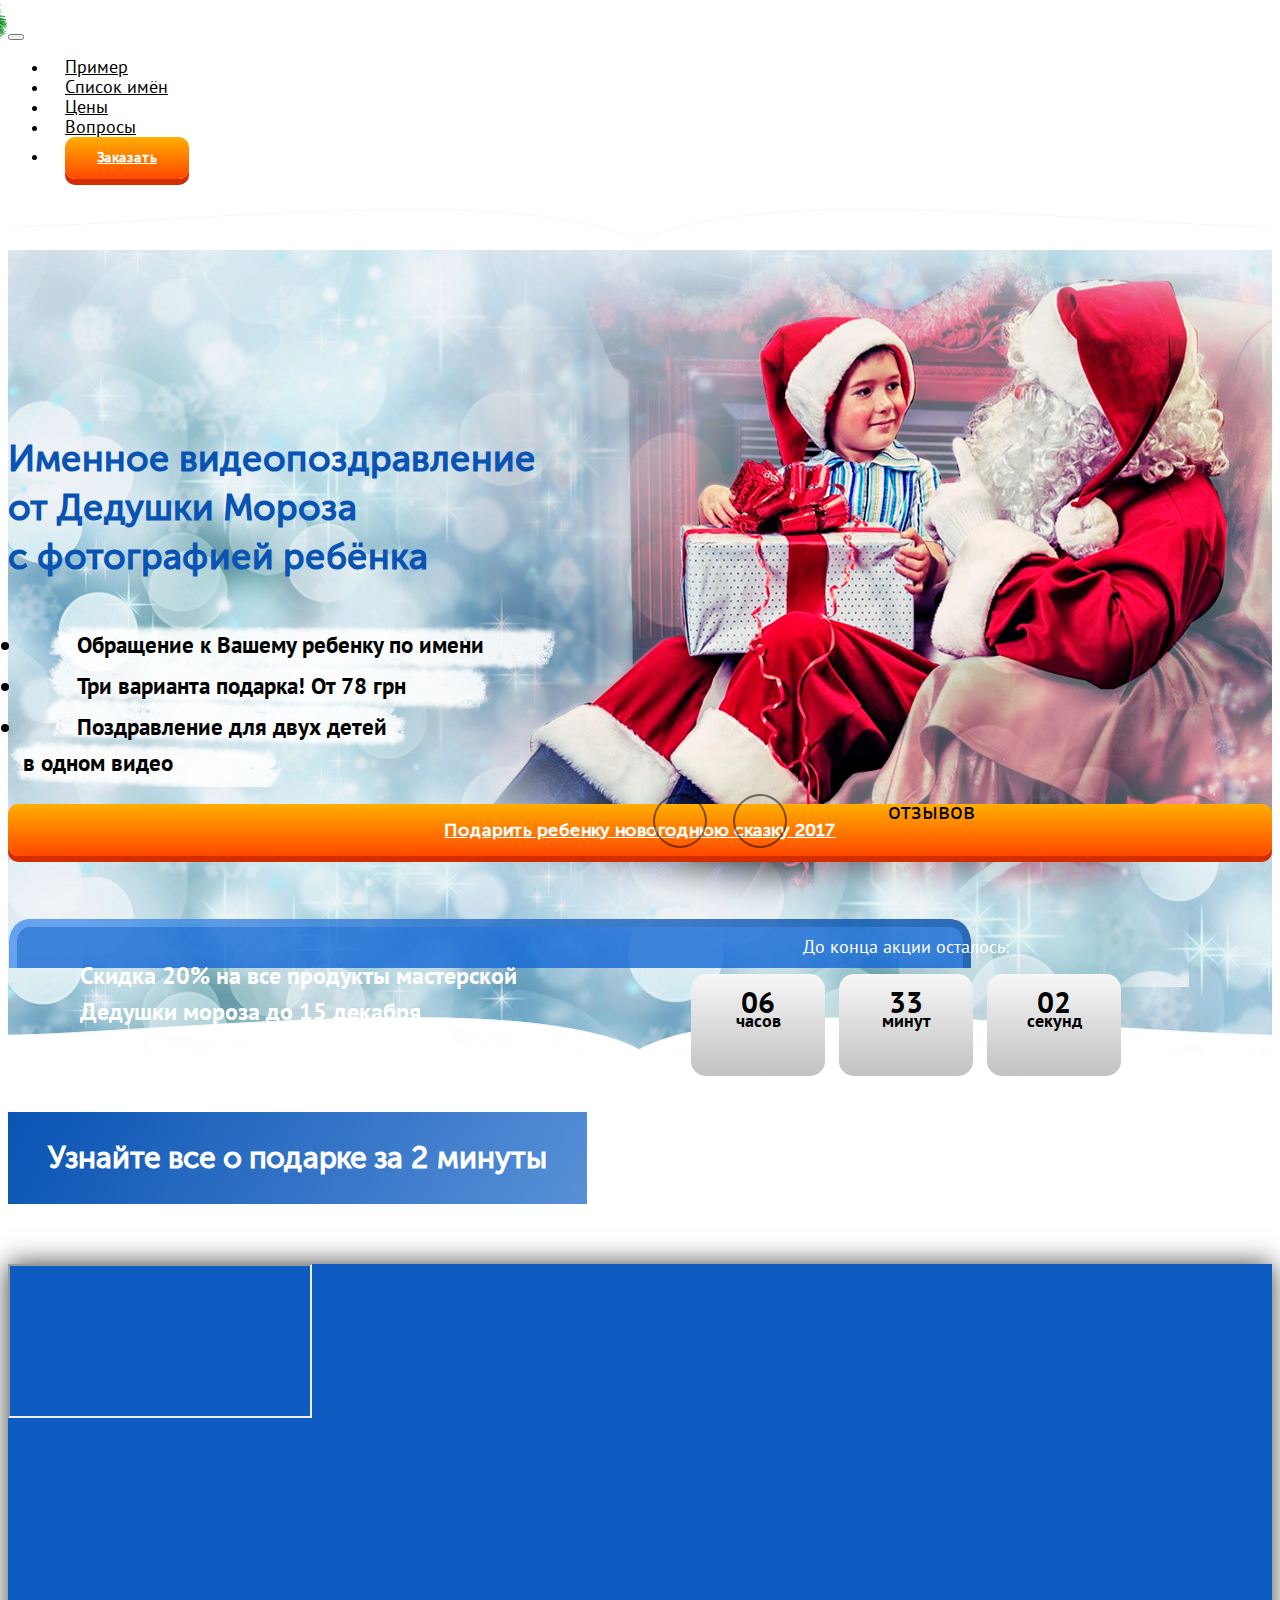
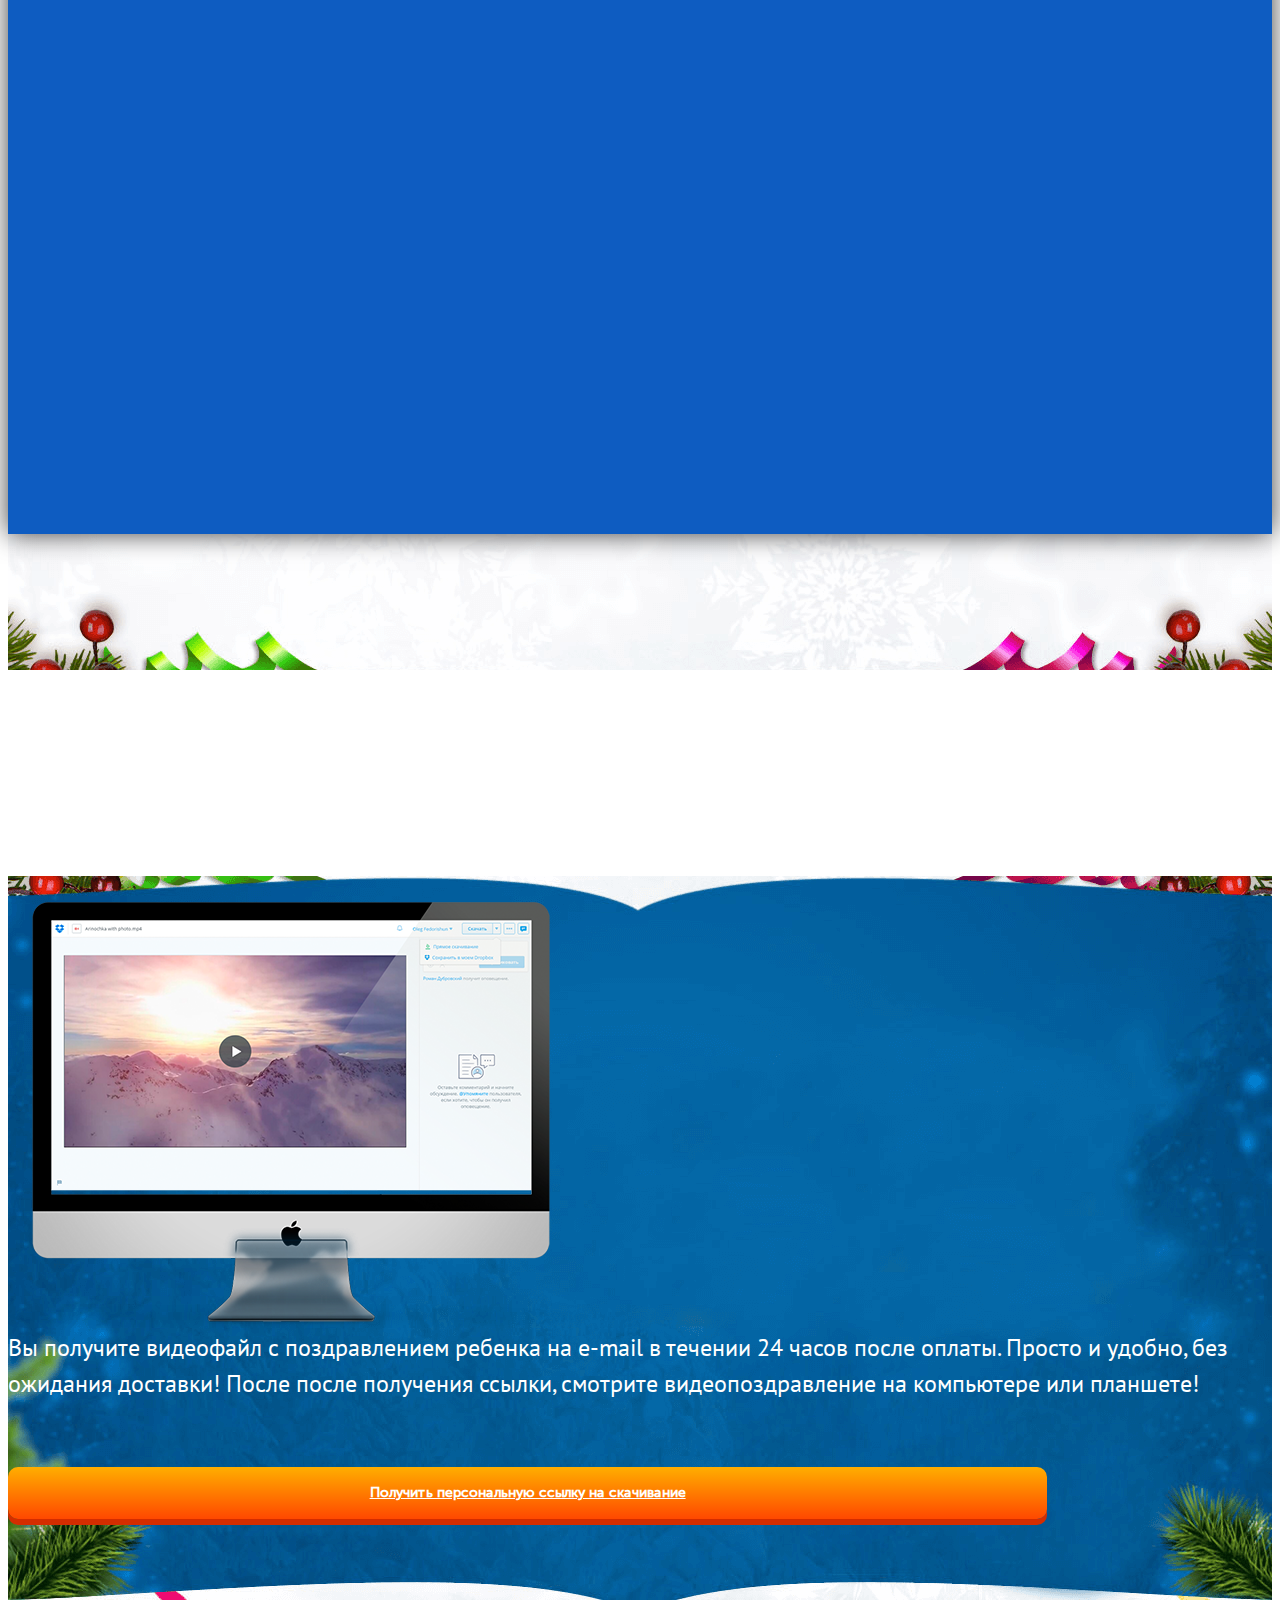
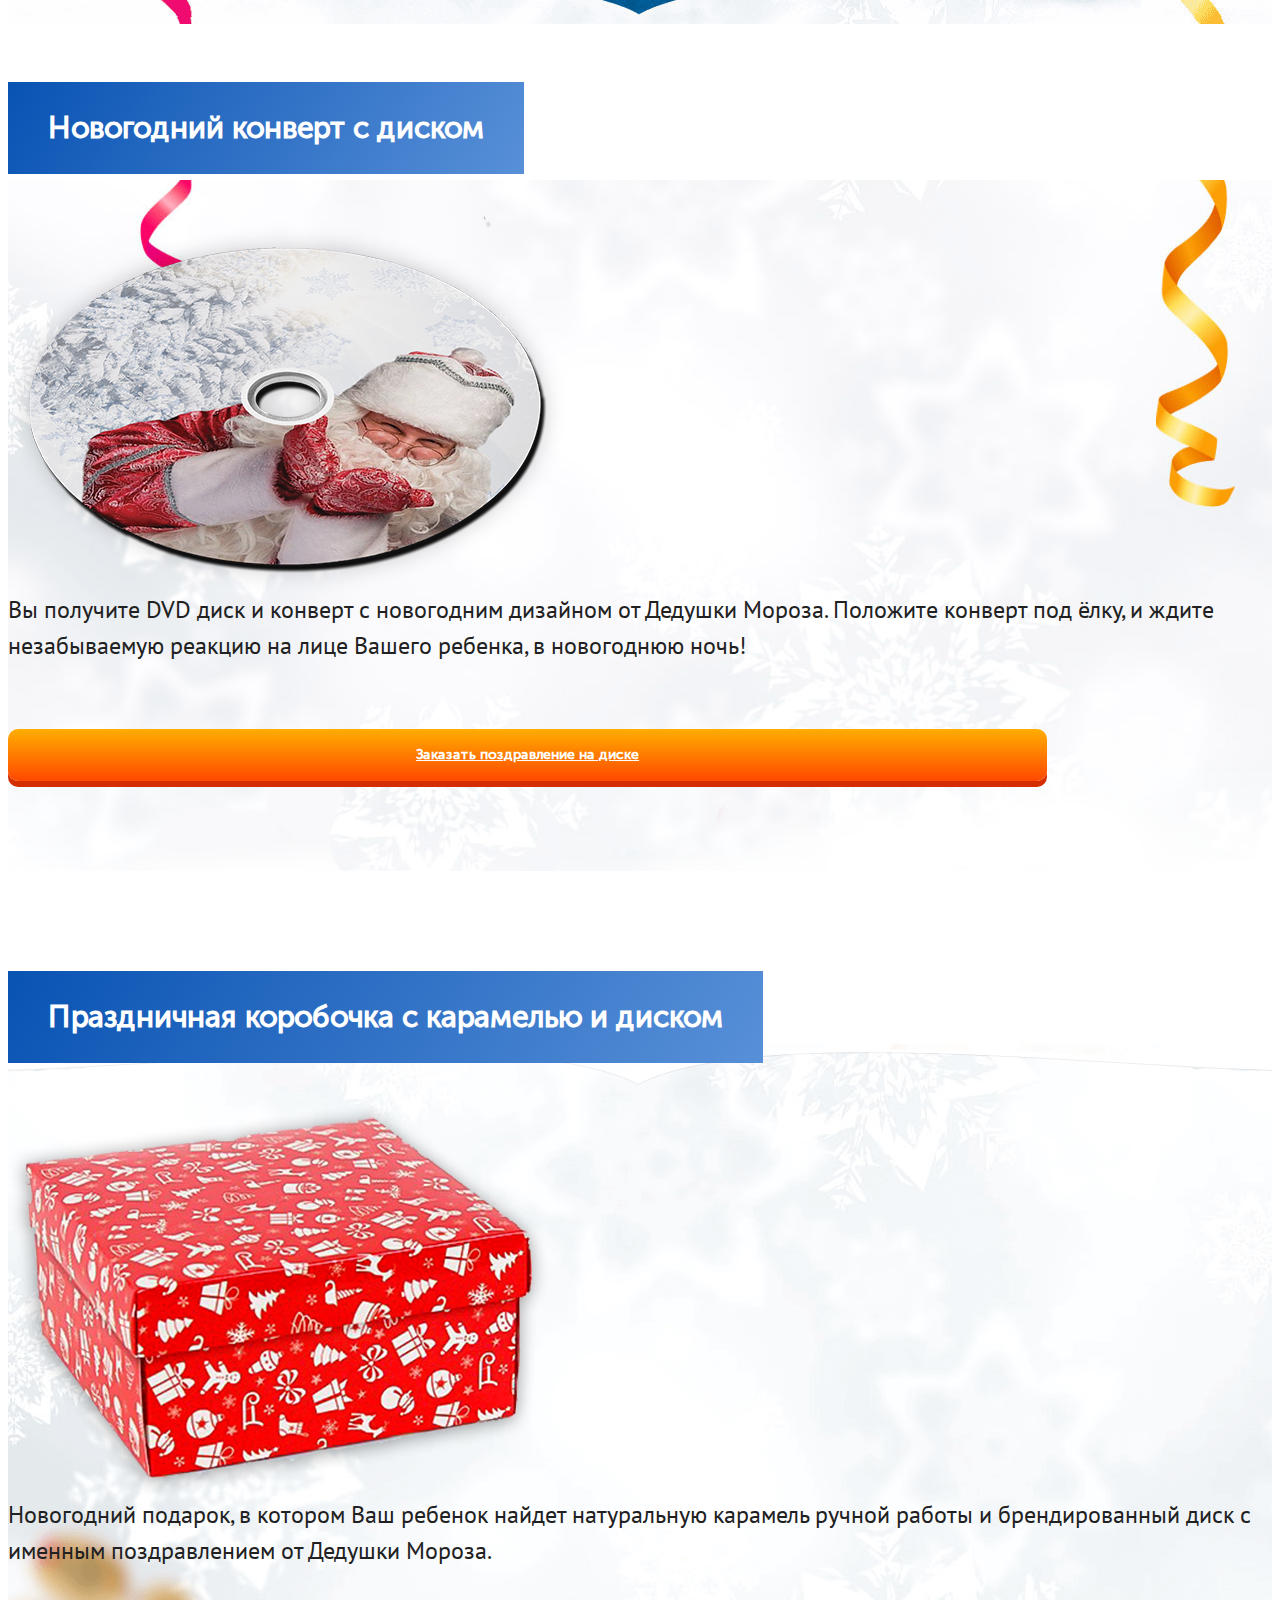
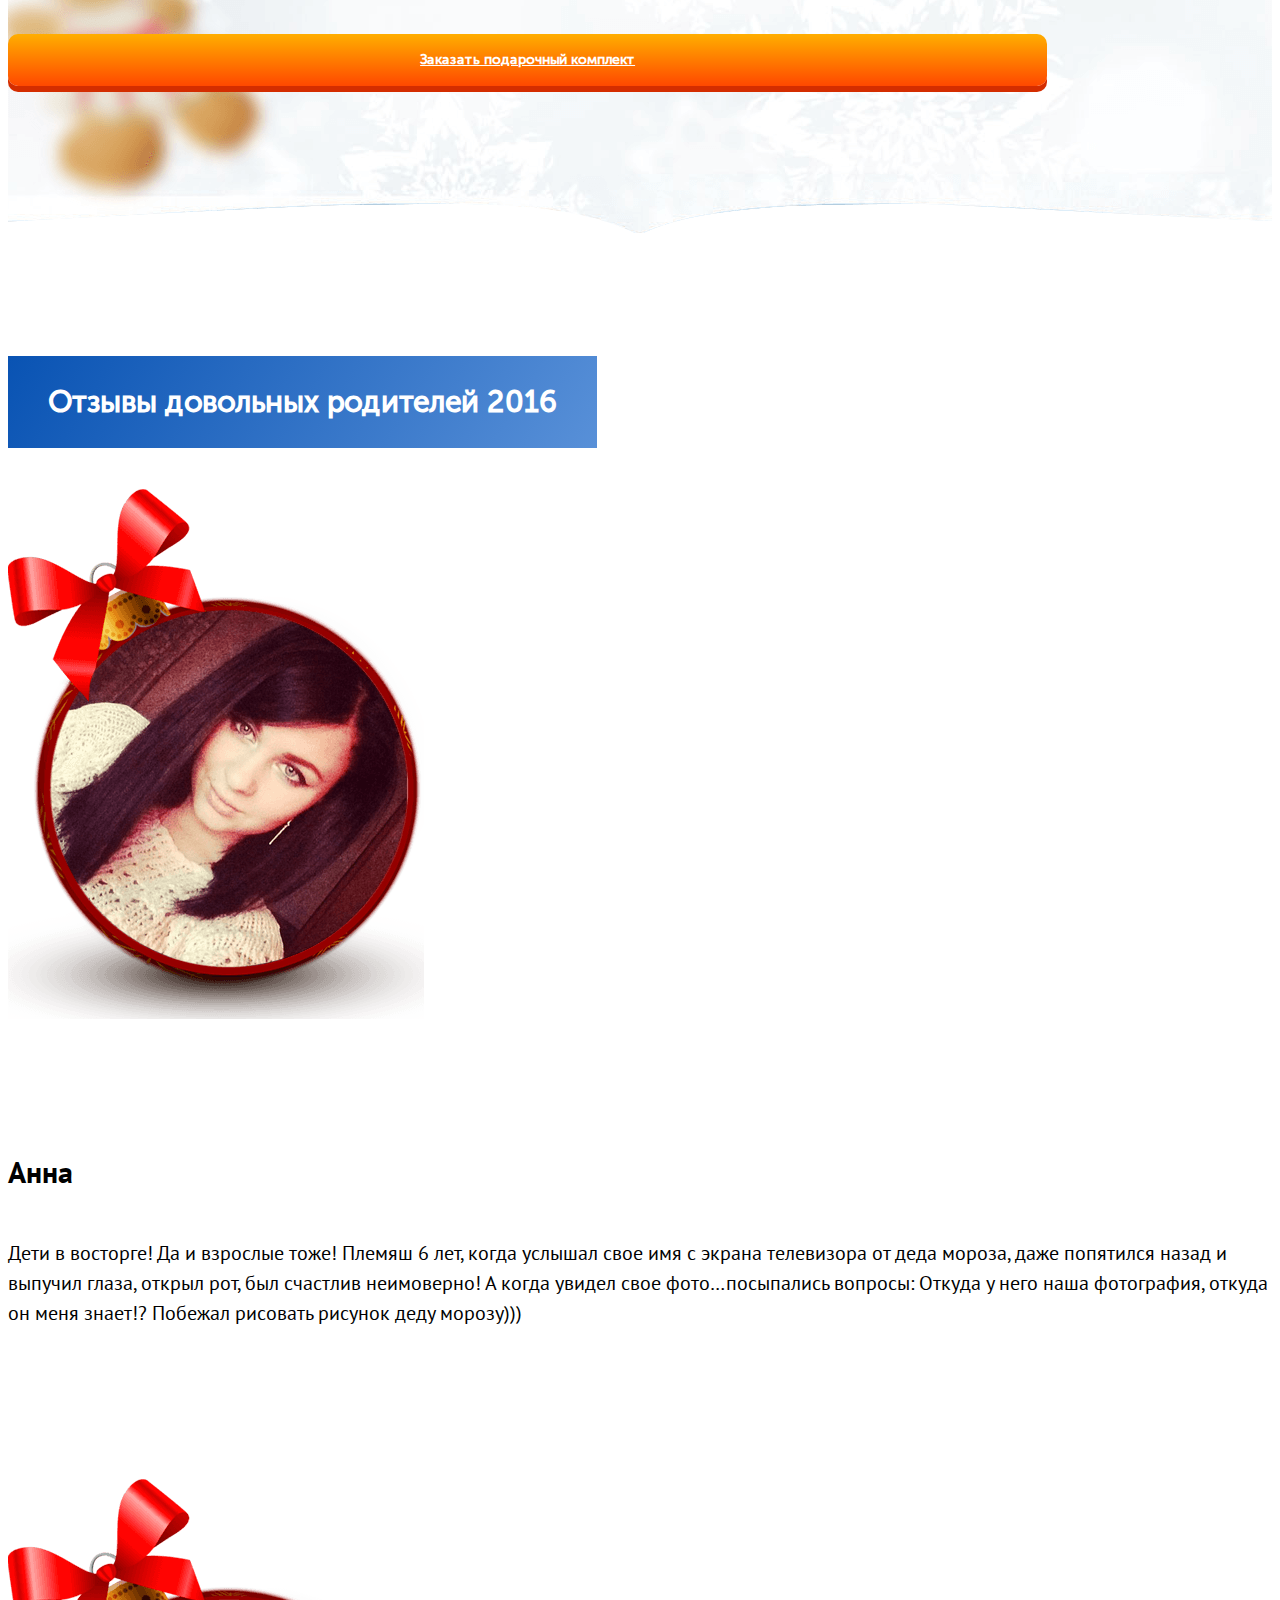
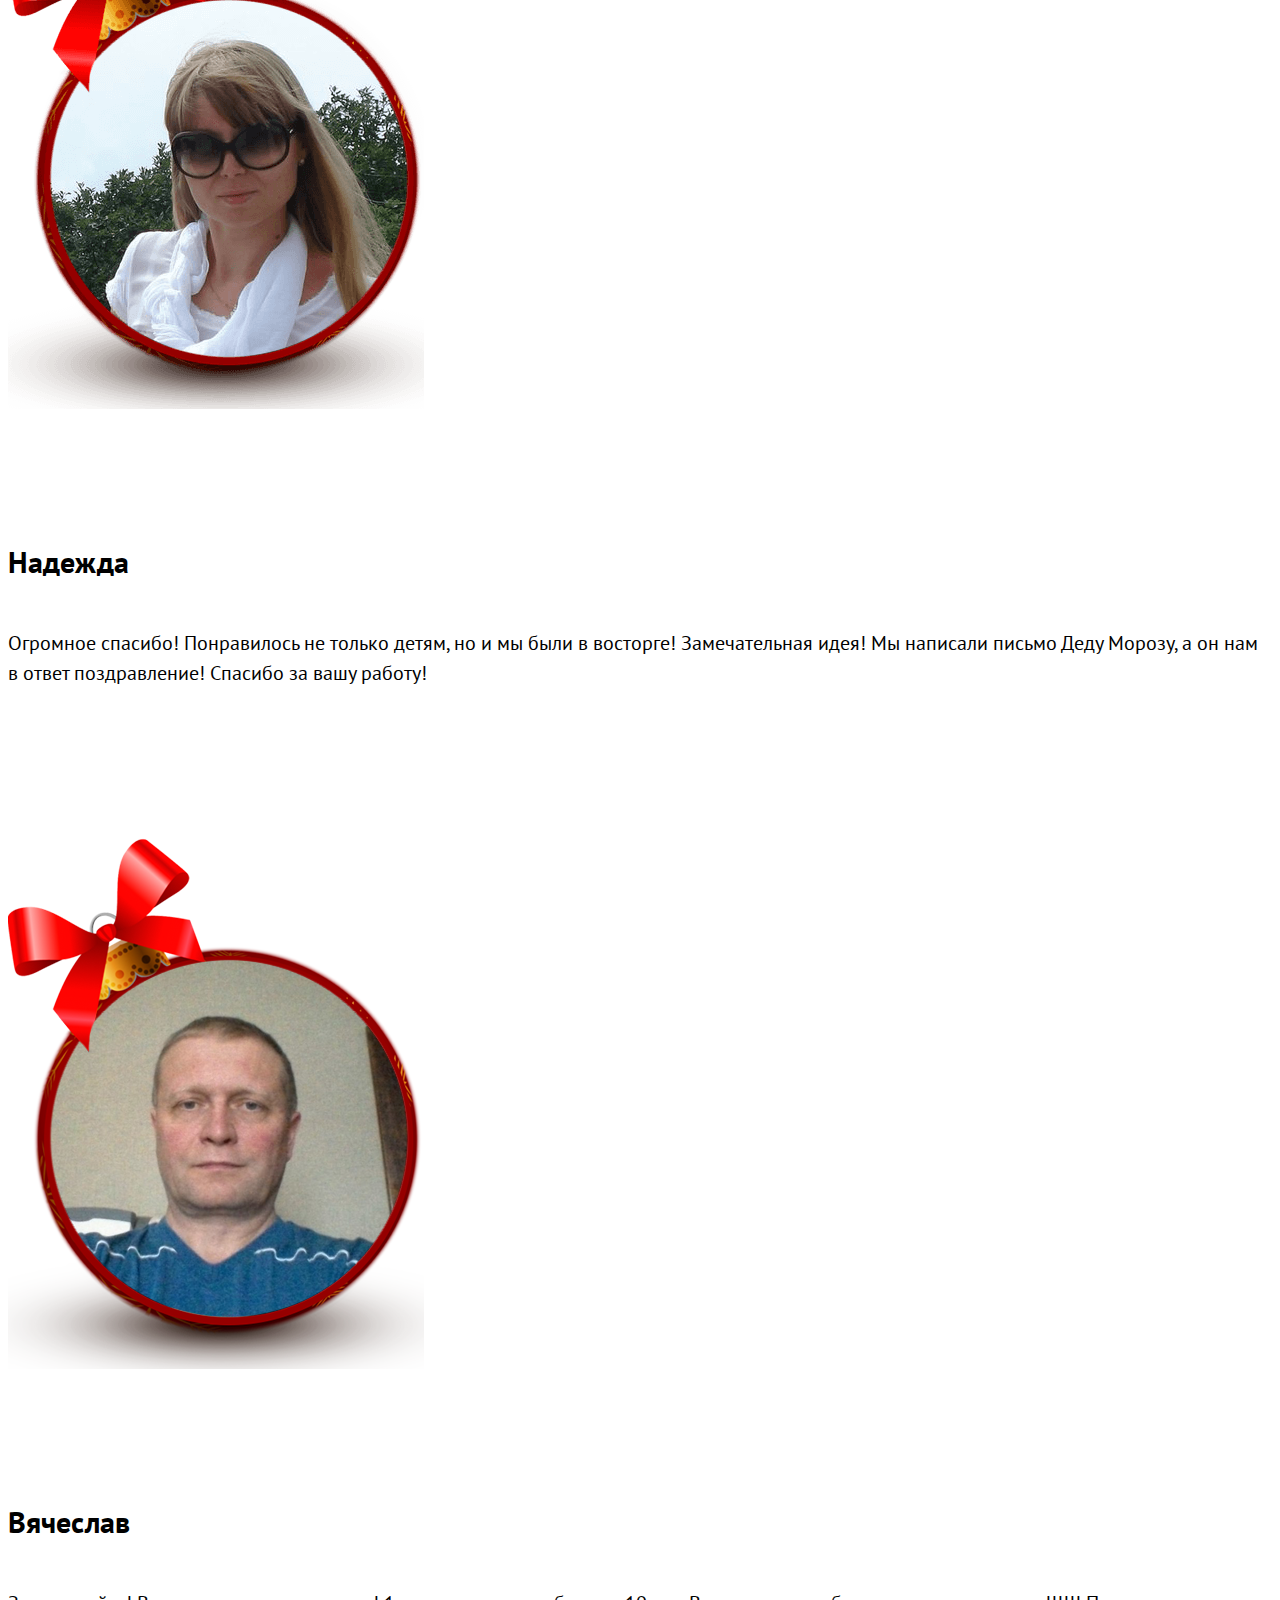
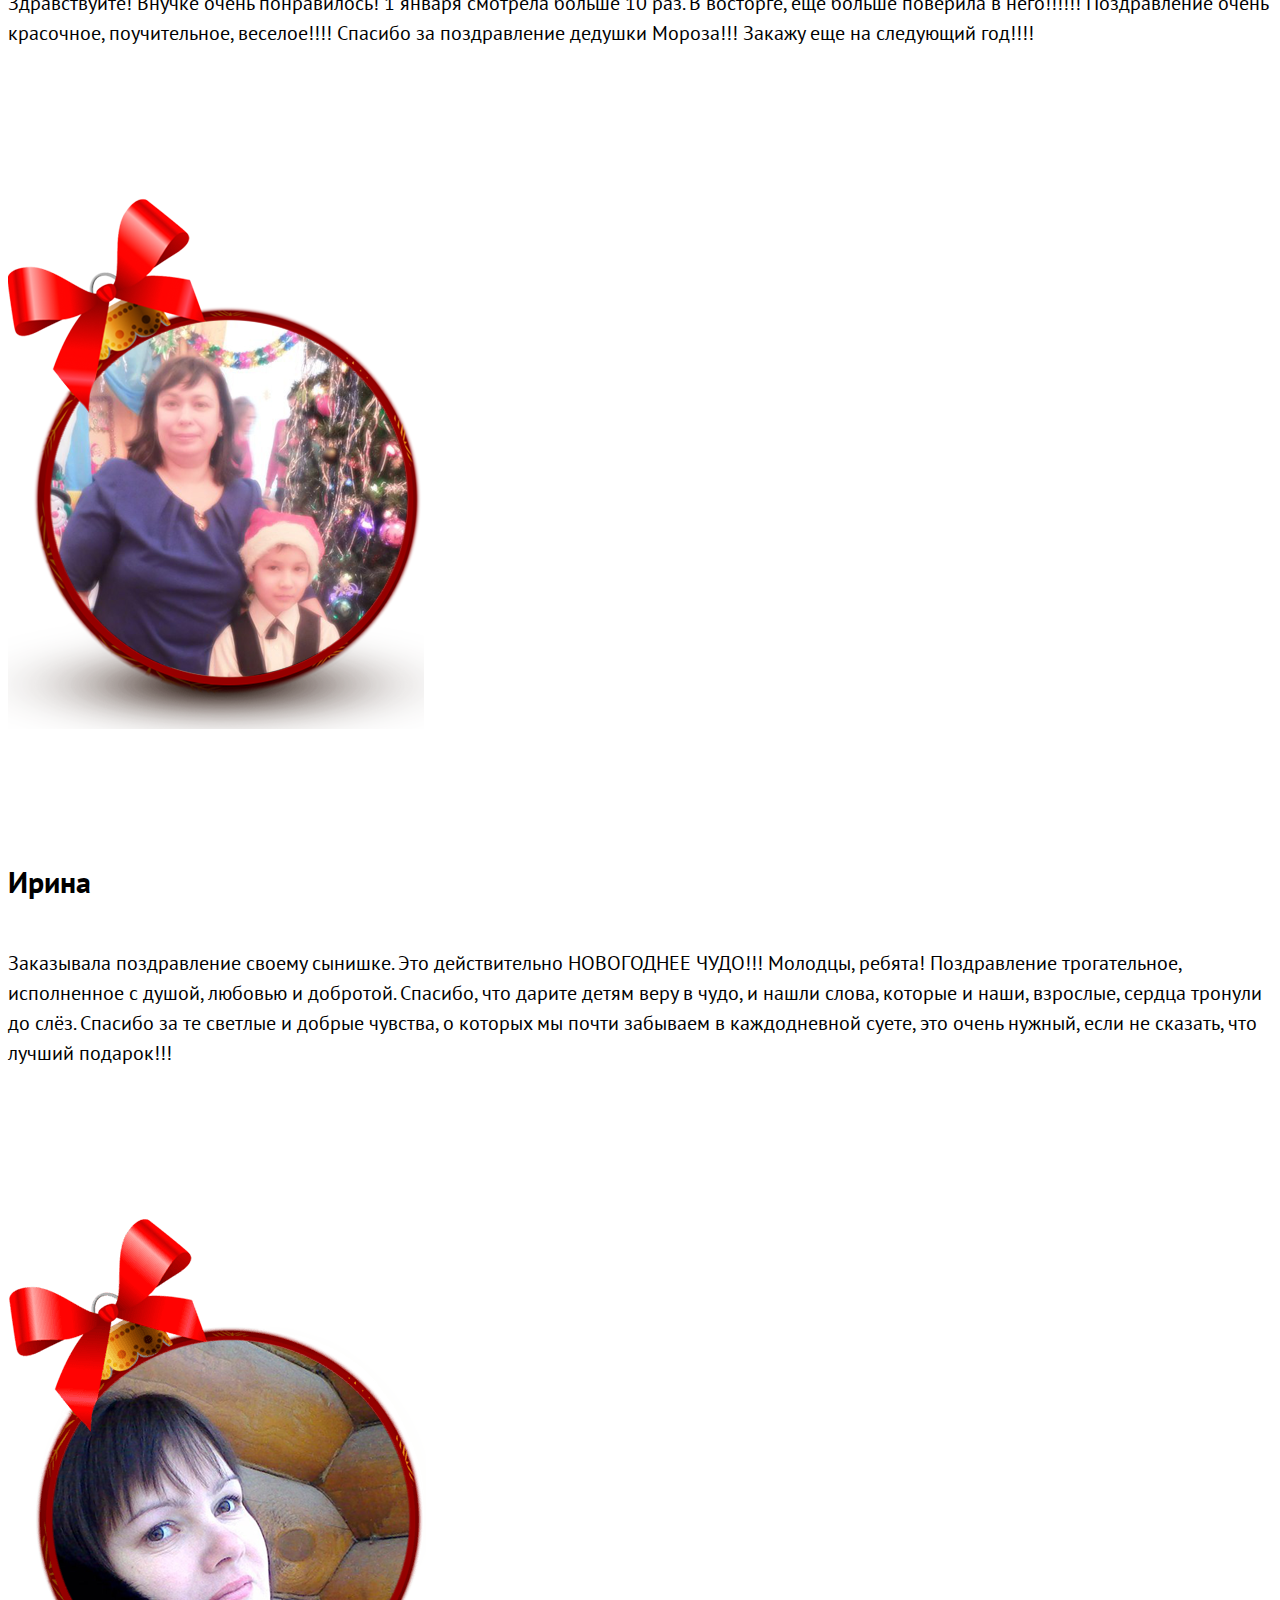
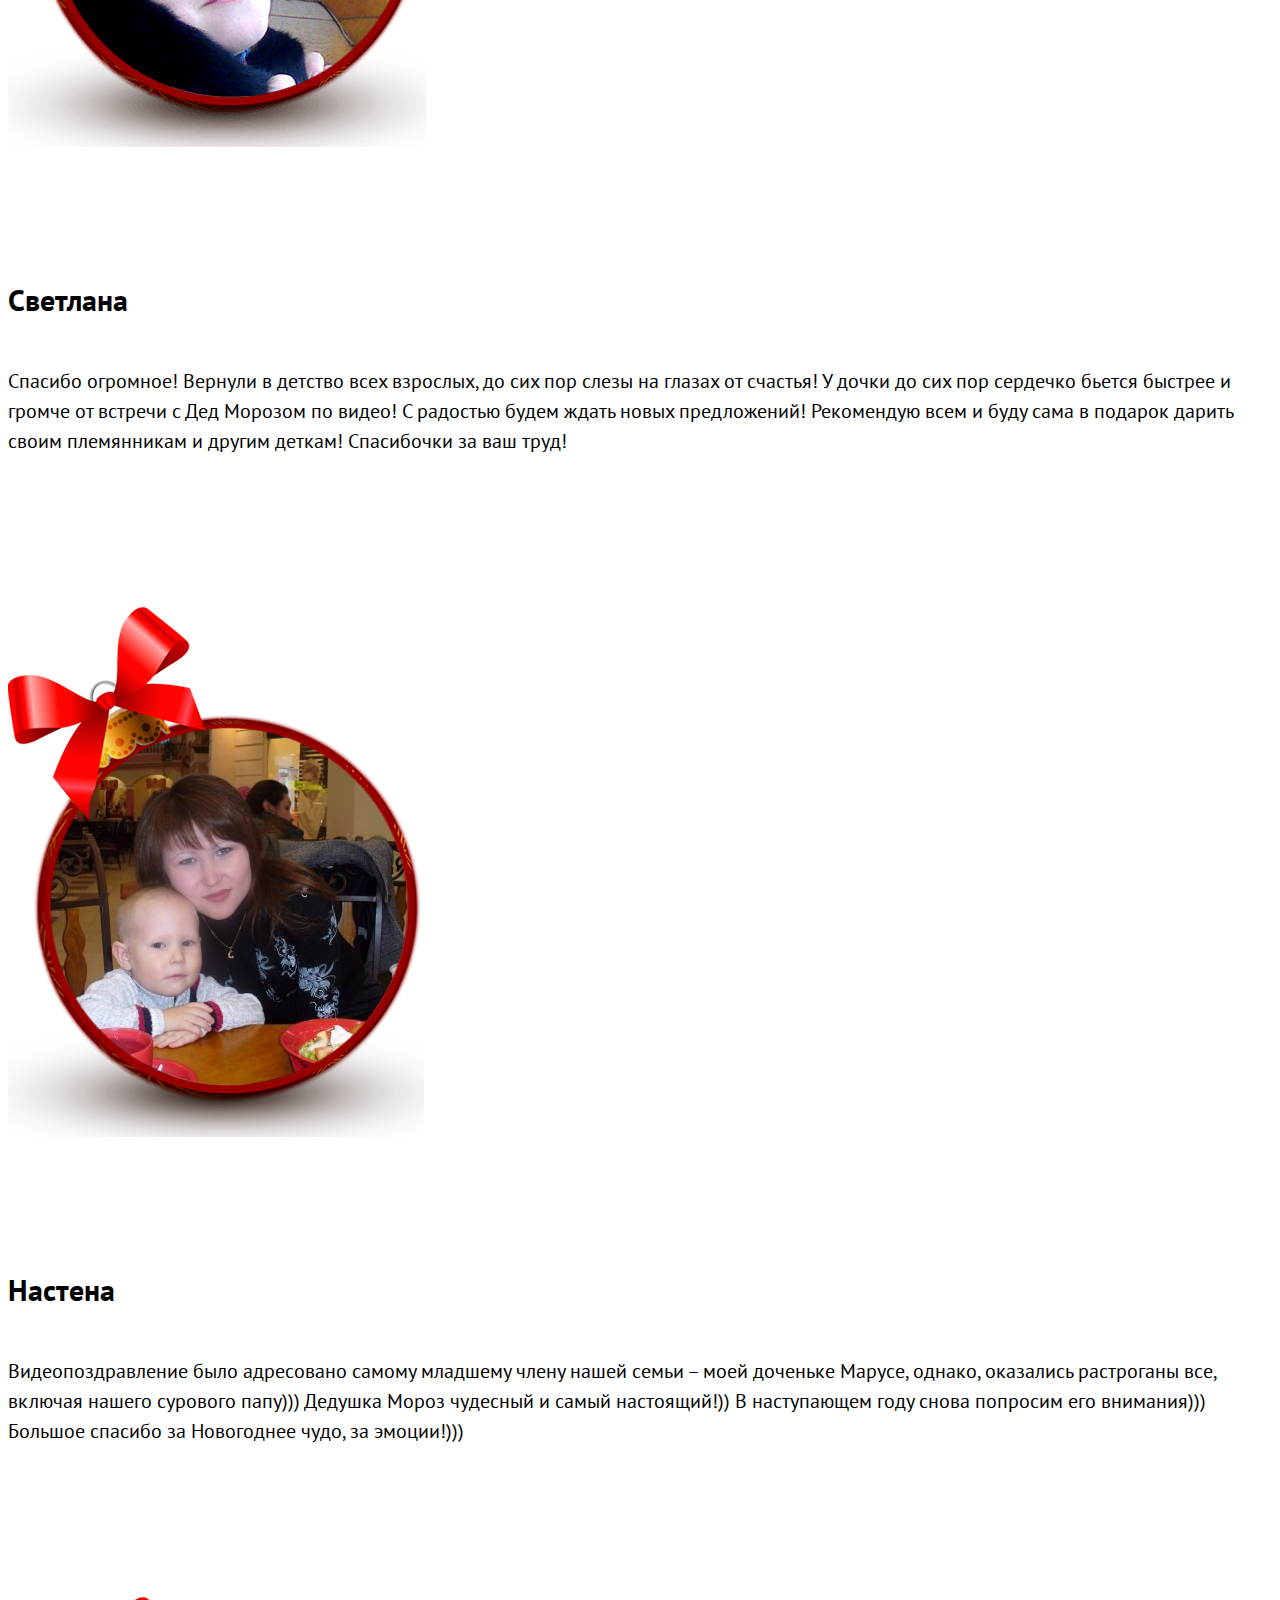
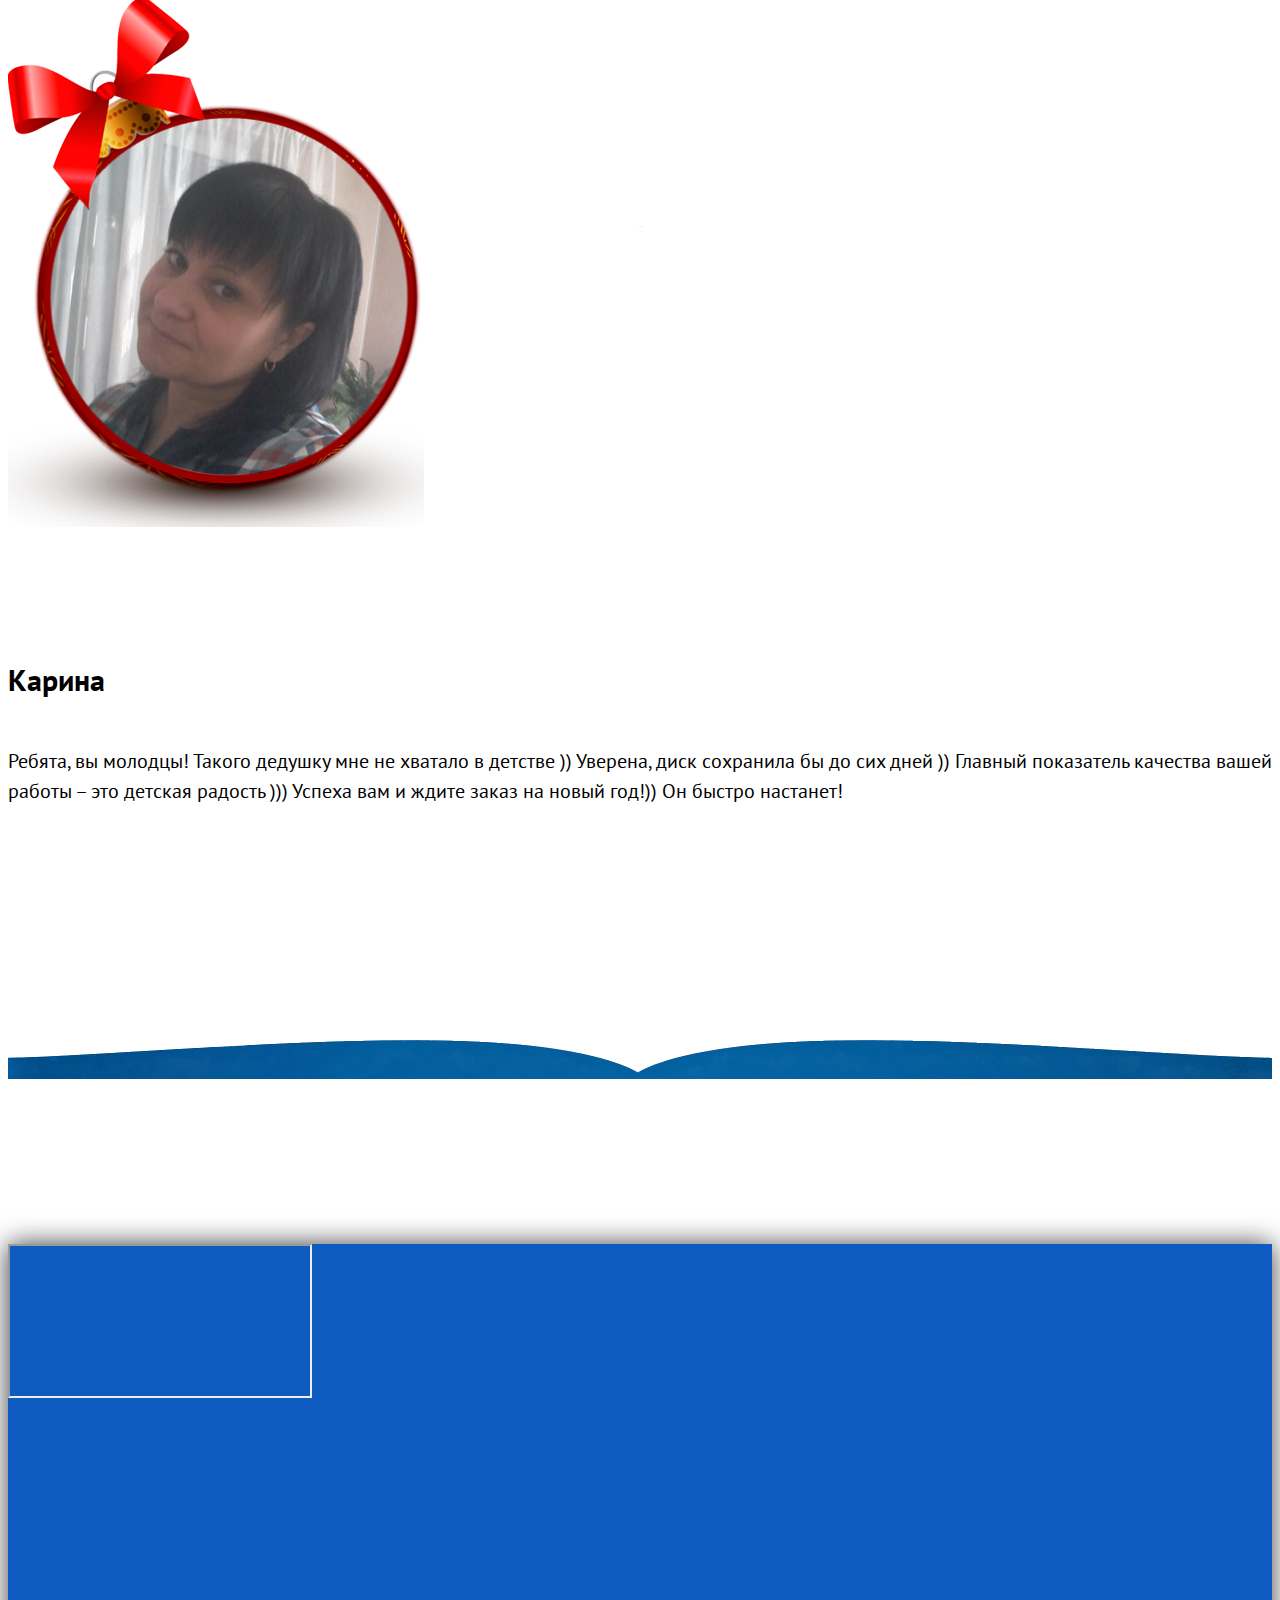
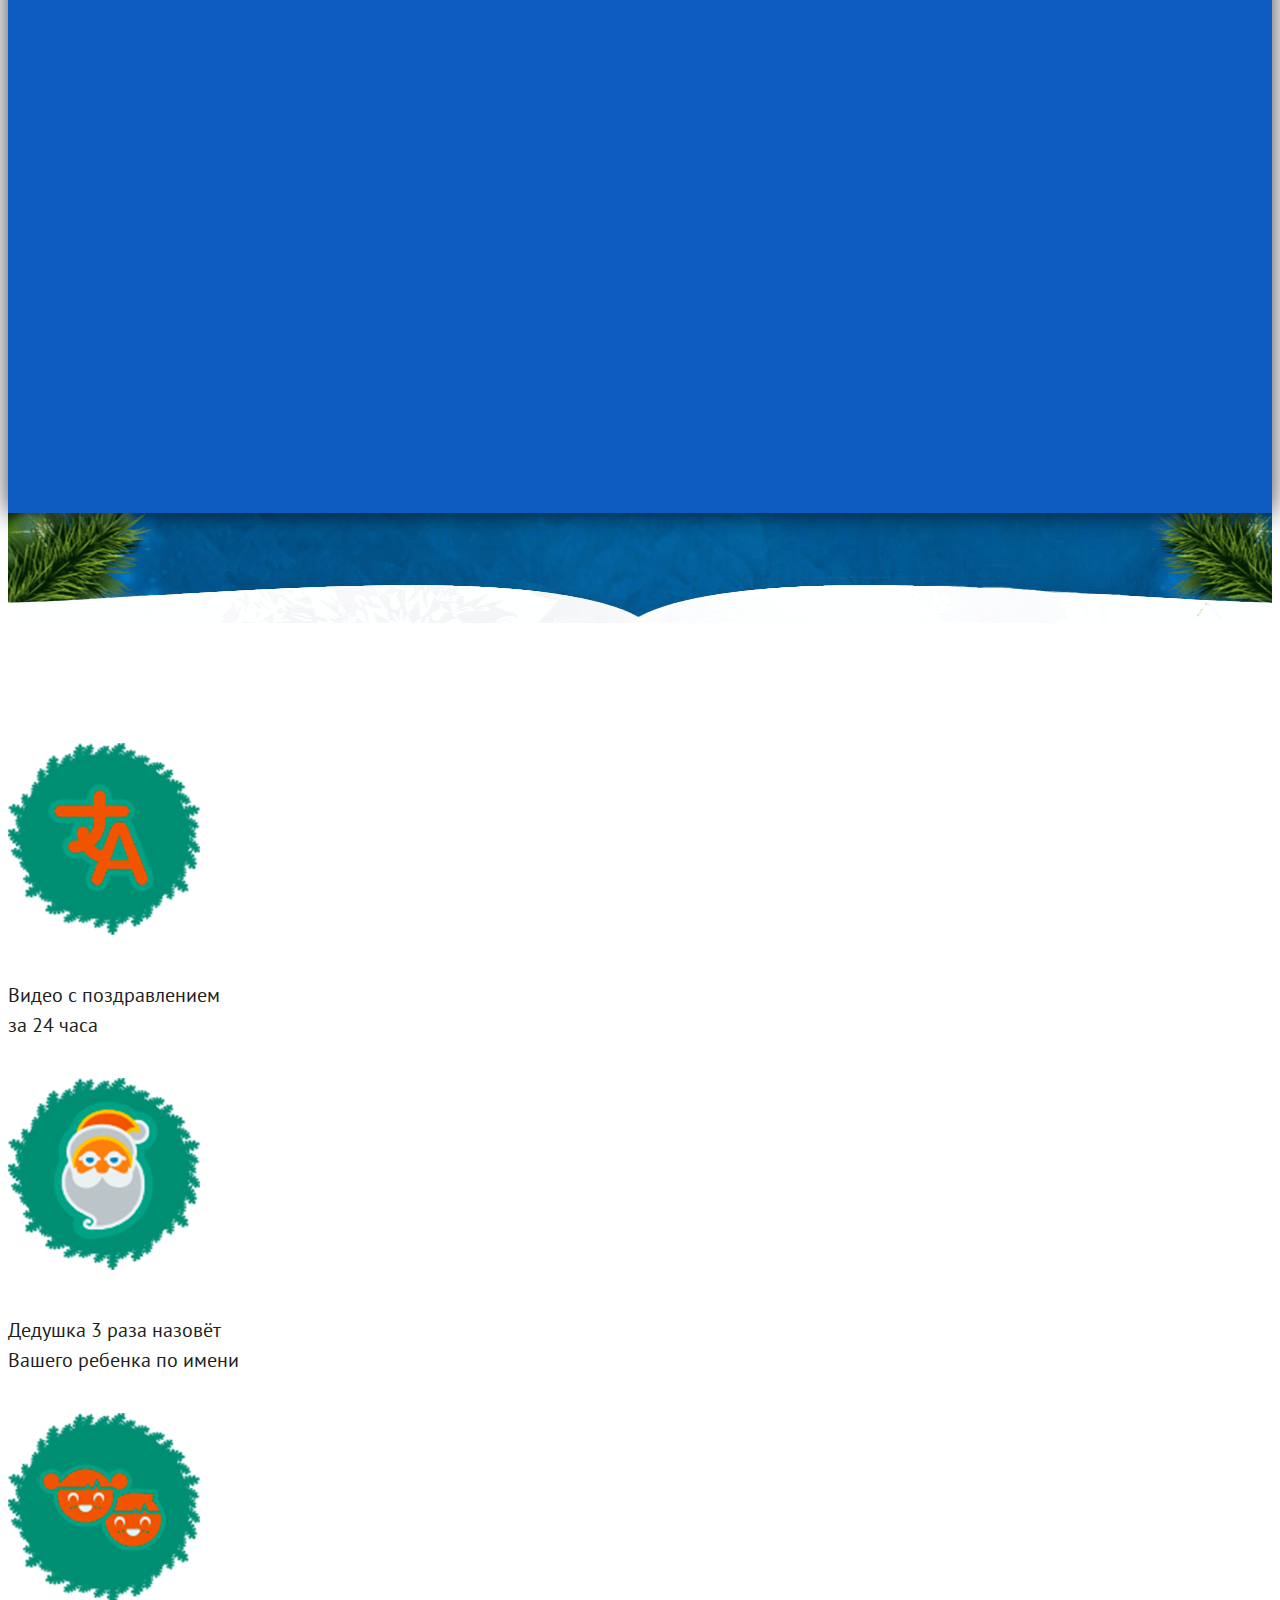
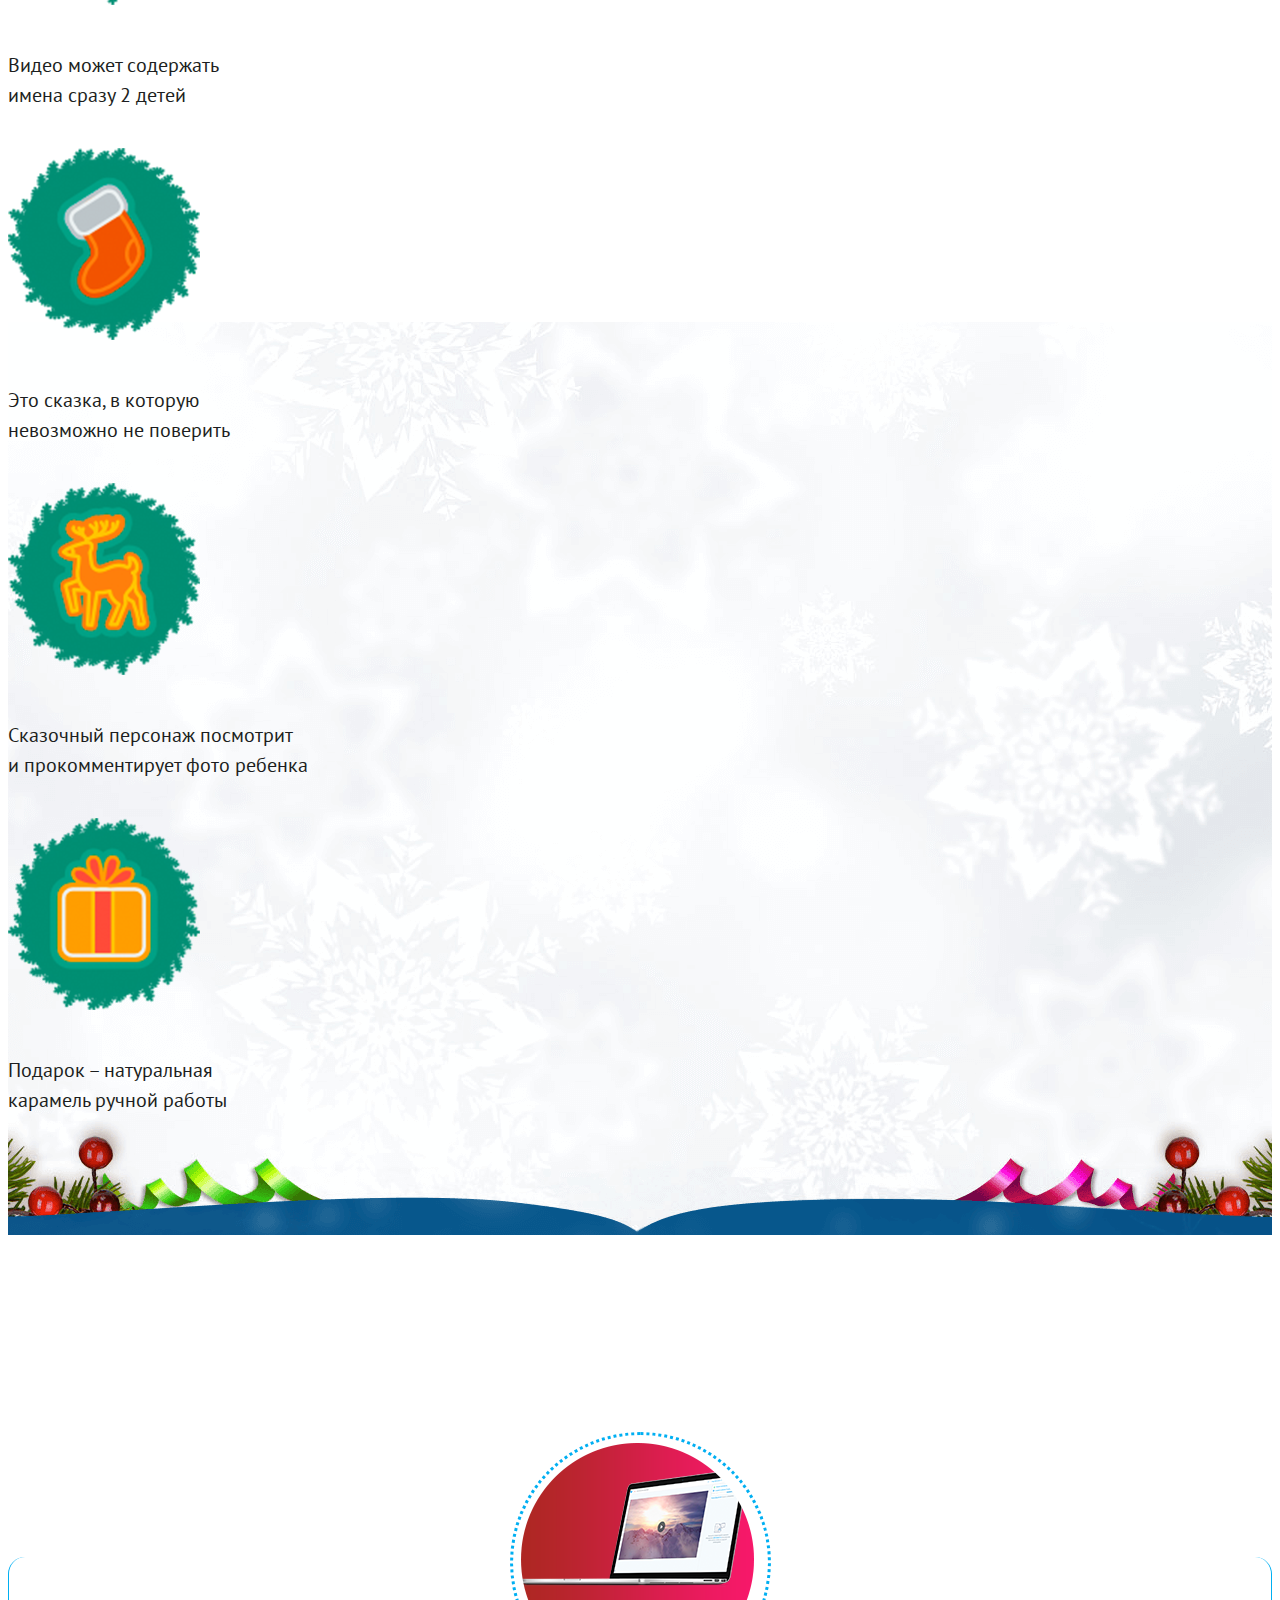
==== commit d909a888: "change text" ====
--- a/index.html
+++ b/index.html
@@ -1,7 +1,7 @@
 <!DOCTYPE html>
 <html lang="ru" prefix="og: http://ogp.me/ns#">
   <head>
-    <title>Главная страница</title>  
+    <title>Именное видеопоздравление от Дедушки Мороза с фотографией ребёнка</title>  
     <meta http-equiv="Content-Type" content="text/html; charset=utf-8" />
 
     <!-- Meta SEO - Description, Keywords, Title -->
@@ -11,8 +11,6 @@
 
     <!-- Multilanguage localization -->
     <link rel="alternate" href="/" hreflang="x-default" />
-    <link rel="alternate" href="/en/" hreflang="en" />
-    <link rel="alternate" href="/ru/" hreflang="ru" />
     
     <!-- Mobile viewport optimization -->
     <meta name="viewport" content="width=device-width, initial-scale=1" />
@@ -21,30 +19,22 @@
     <!--[if IEMobile]><meta http-equiv="cleartype" content="on" /><![endif]-->
 
     <!-- Replace favicon.ico and apple-touch-icon.png -->
-    <link rel="shortcut icon" type="image/png" href="img/logo/favicon.png" />
-    <link rel="apple-touch-icon" type="image/png" href="img/logo/apple-touch-icon.png" />
+    <link rel="shortcut icon" type="image/png" href="/img/logo/favicon.png" />
+    <link rel="apple-touch-icon" type="image/png" href="/img/logo/apple-touch-icon.png" />
 
     <!-- Disables automatic  of possible phone numbers and address in Safari on iOS -->
     <meta name="format-detection" content="telephone=no">
     <meta name="format-detection" content="address=no"/>
 
     <!-- Microformats Open Graph -->
-    <meta property="og:title" content="My Site"/>
-    <meta property="og:site_name" content="My Site"/>
-    <meta property="og:description" content="My Site is cool"/>
+    <meta property="og:title" content="Именное видеопоздравление от Дедушки Мороза с фотографией ребёнка"/>
+    <meta property="og:site_name" content="Именное видеопоздравление от Дедушки Мороза с фотографией ребёнка"/>
+    <meta property="og:description" content="Поздравление на руссом и украинском языке. Более 500 имен доступно для выбора. Подарок от Дедушки Мороза – натуральная карамель"/>
     <meta property="og:type" content="website"/>
     <meta property="og:locale" content="ru_RU" />
-    <meta property="og:locale:alternate" content="en_US" />
-    <meta property="og:image" content="img/logo/microformat.png"/>
+    <meta property="og:image" content="/img/logo/microformat.png"/>
     <meta property="og:image:type" content="image/png" />
-    <meta property="og:url" content="http://url.com"/>
-
-    <!-- Microformats Twitter Cards -->
-    <meta name="twitter:card" content="summary" />
-    <meta name="twitter:site" content="@flickr" />
-    <meta name="twitter:title" content="My Site" />
-    <meta name="twitter:description" content="My Site is cool" />
-    <meta name="twitter:image" content="img/logo/microformat.png" />
+    <meta property="og:url" content="http://video-pozdravlenie.com/"/>
 
     <!-- Bootstrap CSS -->
     <link rel="stylesheet" href="css/bootstrap.css">
@@ -83,7 +73,7 @@
         <!-- Collect the nav links, forms, and other content for toggling -->
         <div class="collapse navbar-collapse navbar-ex1-collapse text-center">
           <ul class="nav navbar-nav">
-            <li><a href="#">Пример</a></li>
+            <li><a class="page-scroll" href="#example">Пример</a></li>
             <li><a href="#">Список имён</a></li>
             <li><a class="page-scroll" href="#cost">Цены</a></li>
             <li><a class="page-scroll" href="#faq">Вопросы</a></li>
@@ -97,11 +87,11 @@
       <div class="container">
         <div class="row">
           <div class="col-md-6">
-            <h1 class="heading">Именное видеопоздравление <br/>от Деда Мороза <br/>с фотографией ребёнка</h1>
+            <h1 class="text-center heading">Именное видеопоздравление <br>от Дедушки Мороза <br>с фотографией ребёнка</h1>
             <ul class="list-unstyled intro__list list list--bg">
-              <li class="list__item list__item--dark"><i class="fa fa-snowflake-o list__icon list__icon--dark"></i>Поздравление на руссом и украинском языке</li>
-              <li class="list__item list__item--dark"><i class="fa fa-snowflake-o list__icon list__icon--dark"></i>Более 500 имен доступно для выбора</li>
-              <li class="list__item list__item--dark"><i class="fa fa-snowflake-o list__icon list__icon--dark"></i>Подарок от Дедушки Мороза – <br/>натуральная карамель</li>
+              <li class="list__item list__item--dark"><i class="fa fa-snowflake-o list__icon list__icon--dark"></i>Обращение к Вашему ребенку по имени</li>
+              <li class="list__item list__item--dark"><i class="fa fa-snowflake-o list__icon list__icon--dark"></i>Три варианта подарка! От 78 грн</li>
+              <li class="list__item list__item--dark"><i class="fa fa-snowflake-o list__icon list__icon--dark"></i>Поздравление для двух детей <br>в одном видео</li>
             </ul><!-- /.list -->
             <a href="/congratulation/" class="intro__btn video-btn">Подарить ребенку новогоднюю сказку 2017</a>
           </div><!-- /.col-md-6 -->
@@ -133,7 +123,7 @@
       </div><!-- /.container -->
     </section><!-- /.intro -->
 
-    <section class="about">
+    <section class="about hidden">
       <div class="container">
         <div class="row">
           <div class="col-md-12  text-center">
@@ -156,7 +146,7 @@
       <div class="container">
         <div class="row">
           <div class="col-md-12 text-center">
-            <h2 class="sub-heading">Поздравление в электроном формате</h2>
+            <h2 class="sub-heading">Поздравление в электронном формате</h2>
           </div>
         </div>
         <div class="row card">
@@ -168,7 +158,7 @@
           <div class="col-md-6">
             <div class="card__box">
               <div class="card__item">
-                <div class="card__text card__text--white">Вы получите видеофайл с поздравлением ребенка на mail в течении дня после оплаты. Просто и удобство, без ожидания доставки! После того, как прейдет ссылка, Вы сохраняете видеофайл и смотрите в любое время</div>
+                <div class="card__text card__text--white">Вы получите видеофайл с поздравлением ребенка на e-mail в течении 24 часов после оплаты. Просто и удобно, без ожидания доставки! После после получения ссылки, смотрите видеопоздравление на компьютере или планшете!</div>
                 <a href="/congratulation/?step=1" class="card__btn video-btn">Получить персональную ссылку на скачивание</a>
               </div>
             </div>
@@ -193,7 +183,7 @@
           <div class="col-md-6">
             <div class="card__box">
               <div class="card__item">
-                <div class="card__text">Вы получите брендированный диск и тематически оформленный конверт от Дедушки мороза. Положите конверт под елку, запустите видео и наблюдайте за счастьем на лице ребенка!</div>
+                <div class="card__text">Вы получите DVD диск и конверт с новогодним дизайном от Дедушки Мороза. Положите конверт под ёлку, и ждите незабываемую реакцию на лице Вашего ребенка, в новогоднюю ночь!</div>
                 <a href="/congratulation/?step=2" class="card__btn video-btn">Заказать поздравление на диске</a>
               </div>
             </div>
@@ -215,7 +205,7 @@
           </div>
           <div class="col-md-6 card__box">
             <div class="card__item">
-              <div class="card__text">Вы получите тематическую коробочку в которой Ваш ребенок найдет натуральную карамель высокого качества, брендированный диск с поздравлением от Дедушки мороза</div>
+              <div class="card__text">Новогодний подарок, в котором Ваш ребенок найдет натуральную карамель ручной работы и брендированный диск с именным поздравлением от Дедушки Мороза.</div>
               <a href="/congratulation/?step=3" class="card__btn video-btn">Заказать подарочный комплект</a>
             </div>
           </div>
@@ -349,7 +339,7 @@
               <div class="review__control-group">
                 <a class="left review__control review__control--left" href="#review" data-slide="prev"><i class="fa fa-long-arrow-left"></i></a>
                 <a class="right review__control review__control--right" href="#review" data-slide="next"><i class="fa fa-long-arrow-right"></i></a>
-                <div class="review__total"><span class="review__slide-count"></span> отзывов</div>
+                <div class="review__total hidden"><span class="review__slide-count"></span> отзывов</div>
               </div>
             </div>
           </div>
@@ -357,7 +347,7 @@
       </div>
     </section><!-- /.review -->
 
-    <section class="example">
+    <section id="example" class="example">
       <div class="container">
         <div class="row">
           <div class="col-md-12 text-center">
@@ -382,7 +372,7 @@
           <div class="col-md-4">
             <div class="text-center edge__item step">
               <i class="ic ic-step1 step__icon"></i>
-              <div class="step__descr">Поздравление на русском <br/>и впервые на украинском языке</div>
+              <div class="step__descr">Видео с поздравлением <br>за 24 часа</div>
             </div>
           </div>
           <div class="col-md-4">
@@ -433,7 +423,7 @@
               <h3 class="package__heading">Пакет №1</h3>
               <ul class="list-unstyled package__list list">
                 <li class="list__item"><i class="fa fa-snowflake-o list__icon"></i>Дедушка мороз обратиться к ребенку по имени 3 раза</li>
-                <li class="list__item"><i class="fa fa-snowflake-o list__icon"></i>Так же он поздравит ребенка с новым годом и попросит слушаться своих родителей</li>
+                <li class="list__item"><i class="fa fa-snowflake-o list__icon"></i>Так же он поздравит ребенка с новым годом и попросит слушаться родителей</li>
                 <li class="list__item"><i class="fa fa-snowflake-o list__icon"></i>Вы получите ссылку для скачивания видео в течении 24 часов, которое можно показать на планшете телевизоре и пр. устройствах</li>
                 <li class="package__price price">
                   <div class="clearfix price__discount">
@@ -443,7 +433,7 @@
                   <div class="price__new">78грн</div>
                 </li>
                 <a href="/congratulation/?step=1" class="package__btn video-btn">Получить ссылку <br/>для загрузки видео</a>
-                <li class="package__saled">Продано: <span class="package__number">180</span> пакетов</li>
+                <li class="package__saled">Продано: <span class="package__number">50</span> пакетов</li>
               </ul>
             </div>
           </div>
@@ -460,7 +450,7 @@
                 <li class="package__price price">
                   <div class="clearfix price__discount">
                     <div class="price__text">Цену снижено <br/>до 15 декабря</div>
-                    <div class="price__old">180&nbsp;грн</div>
+                    <div class="price__old">34&nbsp;грн</div>
                   </div>
                   <div class="price__new">135грн</div>
                 </li>
@@ -488,7 +478,7 @@
                   <div class="price__new">168грн</div>
                 </li>
                 <a href="/congratulation/?step=3" class="package__btn video-btn">Получить ссылку <br/>для загрузки видео</a>
-                <li class="package__saled">Продано: <span class="package__number">180</span> пакетов</li>
+                <li class="package__saled">Продано: <span class="package__number">91</span> пакетов</li>
               </ul>
             </div>
           </div>
@@ -521,7 +511,7 @@
                   <span class="faq__question-text">Сколько детей можно поздравить в одном видео?</span>
                 </div>
                 <div class="faq__answer">
-                  <div class="faq__answer-text">В одном можно поздравить максимум видео двух детей. При поздравлении 2 детей в одном видео Вам не нужно платить, как за 2 видео. Стоимость такой услуги составляет 25 грн.</div>
+                  <div class="faq__answer-text">В одном можно поздравить максимум двух детей. При поздравлении двух детей в одном видео Вам не нужно платить, как за 2 видео. Стоимость такой услуги составляет + 40 грн.</div>
                 </div>
               </div>
               <div class="faq__item">
@@ -604,6 +594,7 @@
               </ul>
             </div>
           </div>
+          <div class="col-md-6 col-md-offset-6 copyright">Сделано с душой студией <a class="copyright__link" href="#" href="http://well-done.com.ua/?utm_source=website&utm_medium=clientfooter&utm_campaign=videopozdravlenie">WELL DONE</a></div>
         </div>
       </div>
     </footer>
@@ -615,7 +606,7 @@
               <div class="modal__head">
                 <p class="modal__heading">Заказать обратный звонок</p>
               </div>
-                  <form name="Шапка" class="contactForm modal__form" method="post" action="mail/mail.php" novalidate>
+                  <form name="Шапка" class="contactForm modal__form" method="post" action="./mail/mail.php" novalidate>
                       <div class="form-group modal__group">
                         <input aria-invalid="false" class="form-control modal__input form__name" placeholder="Ваше имя" required data-validation-required-message="Это поле обязательно для заполнения." name="name" type="text">
                         <i class="fa fa-user" aria-hidden="true"></i>
@@ -653,5 +644,35 @@
 
     <!-- Custom JavaScript -->
     <script src="js/main.js"></script>
+
+    <!-- Yandex.Metrika counter -->
+    <script type="text/javascript">
+      (function (d, w, c) {
+        (w[c] = w[c] || []).push(function() {
+          try {
+            w.yaCounter41522139 = new Ya.Metrika({
+              id:41522139,
+              clickmap:true,
+              trackLinks:true,
+              accurateTrackBounce:true,
+              webvisor:true
+            });
+          } catch(e) { }
+        });
+
+        var n = d.getElementsByTagName("script")[0],
+            s = d.createElement("script"),
+            f = function () { n.parentNode.insertBefore(s, n); };
+        s.type = "text/javascript";
+        s.async = true;
+        s.src = "https://mc.yandex.ru/metrika/watch.js";
+
+        if (w.opera == "[object Opera]") {
+          d.addEventListener("DOMContentLoaded", f, false);
+        } else { f(); }
+      })(document, window, "yandex_metrika_callbacks");
+    </script>
+    <noscript><div><img src="https://mc.yandex.ru/watch/41522139" style="position:absolute; left:-9999px;" alt="" /></div></noscript>
+    <!-- /Yandex.Metrika counter -->
   </body>
 </html>
--- a/css/style.css
+++ b/css/style.css
@@ -301,13 +301,22 @@
   font: 400 18px/20px "PT Sans", sans-serif;
   color: #000;
 }
+.navbar-default .navbar-nav > li > a:hover {
+  color: #f60;
+}
+
+.affix-top {
+  position: absolute;
+  -moz-transition: 0.4s ease-out all;
+  -o-transition: 0.4s ease-out all;
+  -webkit-transition: 0.4s ease-out all;
+  -ms-transition: 0.4s ease-out all;
+  transition: 0.4s ease-out all;
+}
 
 .affix {
   background: transparent url(../img/navbar-affix.png) no-repeat scroll bottom center;
-}
-
-.affix-top {
-  position: absolute;
+  padding: 15px 0 68px;
 }
 
 .list--bg {
@@ -337,17 +346,27 @@
   display: inline-block;
   margin: 0 4px;
 }
-.social__icon {
+.social__link {
   color: #fff;
   font-size: 30px;
   line-height: 36px;
 }
+.social__link:hover, .social__link:focus {
+  color: #ffa100;
+  -moz-transition: 0.3s ease-out color;
+  -o-transition: 0.3s ease-out color;
+  -webkit-transition: 0.3s ease-out color;
+  -ms-transition: 0.3s ease-out color;
+  transition: 0.3s ease-out color;
+}
 
 .video-btn {
+  position: relative;
   display: block;
   padding: 14px;
   margin: 17px 0;
   border: none;
+  overflow: hidden;
   background-image: url('[data-uri]');
   background-size: 100%;
   background-image: -webkit-gradient(linear, 50% 100%, 50% 0%, color-stop(0%, #ff4800), color-stop(100%, #ffae00));
@@ -366,6 +385,13 @@
   color: #fff;
   text-decoration: none;
   outline: none;
+  background-image: linear-gradient(to top, #ff9900 0%, #ffae00 100%);
+  box-shadow: 0 3px 0 #d42d00;
+  -moz-transition: 0.2s ease-out all;
+  -o-transition: 0.2s ease-out all;
+  -webkit-transition: 0.2s ease-out all;
+  -ms-transition: 0.2s ease-out all;
+  transition: 0.2s ease-out all;
 }
 
 .video {
@@ -665,21 +691,6 @@
 .price {
   position: relative;
 }
-.price:before {
-  content: "";
-  position: absolute;
-  display: block;
-  margin: auto;
-  width: 70%;
-  height: 1px;
-  -moz-border-radius: 17px;
-  -webkit-border-radius: 17px;
-  border-radius: 17px;
-  top: 0;
-  left: 0;
-  right: 0;
-  background-color: #00aff2;
-}
 .price__discount {
   margin-top: 14px;
   padding: 5px 0;
@@ -787,7 +798,7 @@
   font: 700 20px/36px "PT Sans", sans-serif;
   color: #fff;
 }
-.phone__number:hover {
+.phone__number:hover, .phone__number:focus {
   color: #fff;
   text-decoration: none;
 }
@@ -845,53 +856,47 @@
 }
 
 /* ---------------------------------------- */
-/* M O D A L    S T Y L E S                 */
-/* ---------------------------------------- */
-.modal__size {
-  max-width: 420px;
-}
-.modal__close {
-  position: absolute;
-  top: -25px;
-  right: -25px;
-  color: #fff;
-  opacity: 1;
-}
-.modal__close:hover {
-  opacity: 1;
-  color: #fff;
-}
-.modal__content {
-  position: relative;
-  padding: 50px 30px;
-  text-align: center;
-  -webkit-border-radius: 15px;
-  -moz-border-radius: 15px;
-  -ms-border-radius: 15px;
-  border-radius: 15px;
-}
-.modal__group {
+/* T H A N K S    S T Y L E S               */
+/* ---------------------------------------- */
+.thanks__intro {
+  padding: 200px 0 240px;
+  background-position: top center;
+}
+.thanks__heading {
+  color: #0953b3;
+  font: 400 36px/40px "MuseoSansCyrl", sans-serif;
   margin-bottom: 20px;
-  position: relative;
-}
-.modal__group .fa {
-  position: absolute;
-  left: 25px;
-  top: 16px;
-  font-size: 20px;
-  color: #585858;
-}
-.modal__input {
-  padding: 15px 10px 15px 60px;
-  height: auto;
-  -webkit-border-radius: 15px;
-  -moz-border-radius: 15px;
-  -ms-border-radius: 15px;
-  border-radius: 15px;
-  color: #585858;
-  font: 400 18px/20px "PT Sans", sans-serif;
-}
-.modal__heading {
-  font: 600 24px/26px "PT Sans", sans-serif;
-  margin-bottom: 25px;
-}
+}
+.thanks__subheading {
+  padding: 5px 15px 10px 0;
+  display: inline-block;
+  background: url(../img/thanksbg_white.png) no-repeat;
+  background-repeat: no-repeat;
+  -webkit-background-size: contain;
+  -moz-background-size: contain;
+  -o-background-size: contain;
+  background-size: contain;
+  background-position: 50% 50%;
+  margin: 0 0 25px;
+  color: #000;
+  font: 700 25px/26px "PT Sans", sans-serif;
+}
+.thanks__list {
+  text-align: left;
+}
+.thanks__list .fa {
+  color: #d42d00;
+}
+
+.copyright {
+  color: #fff;
+}
+.copyright__link {
+  font: 700 20px/20px "PT Sans", sans-serif;
+  color: #fff;
+  text-decoration: underline;
+}
+.copyright__link:hover, .copyright__link:active {
+  color: #fff;
+  text-decoration: underline;
+}
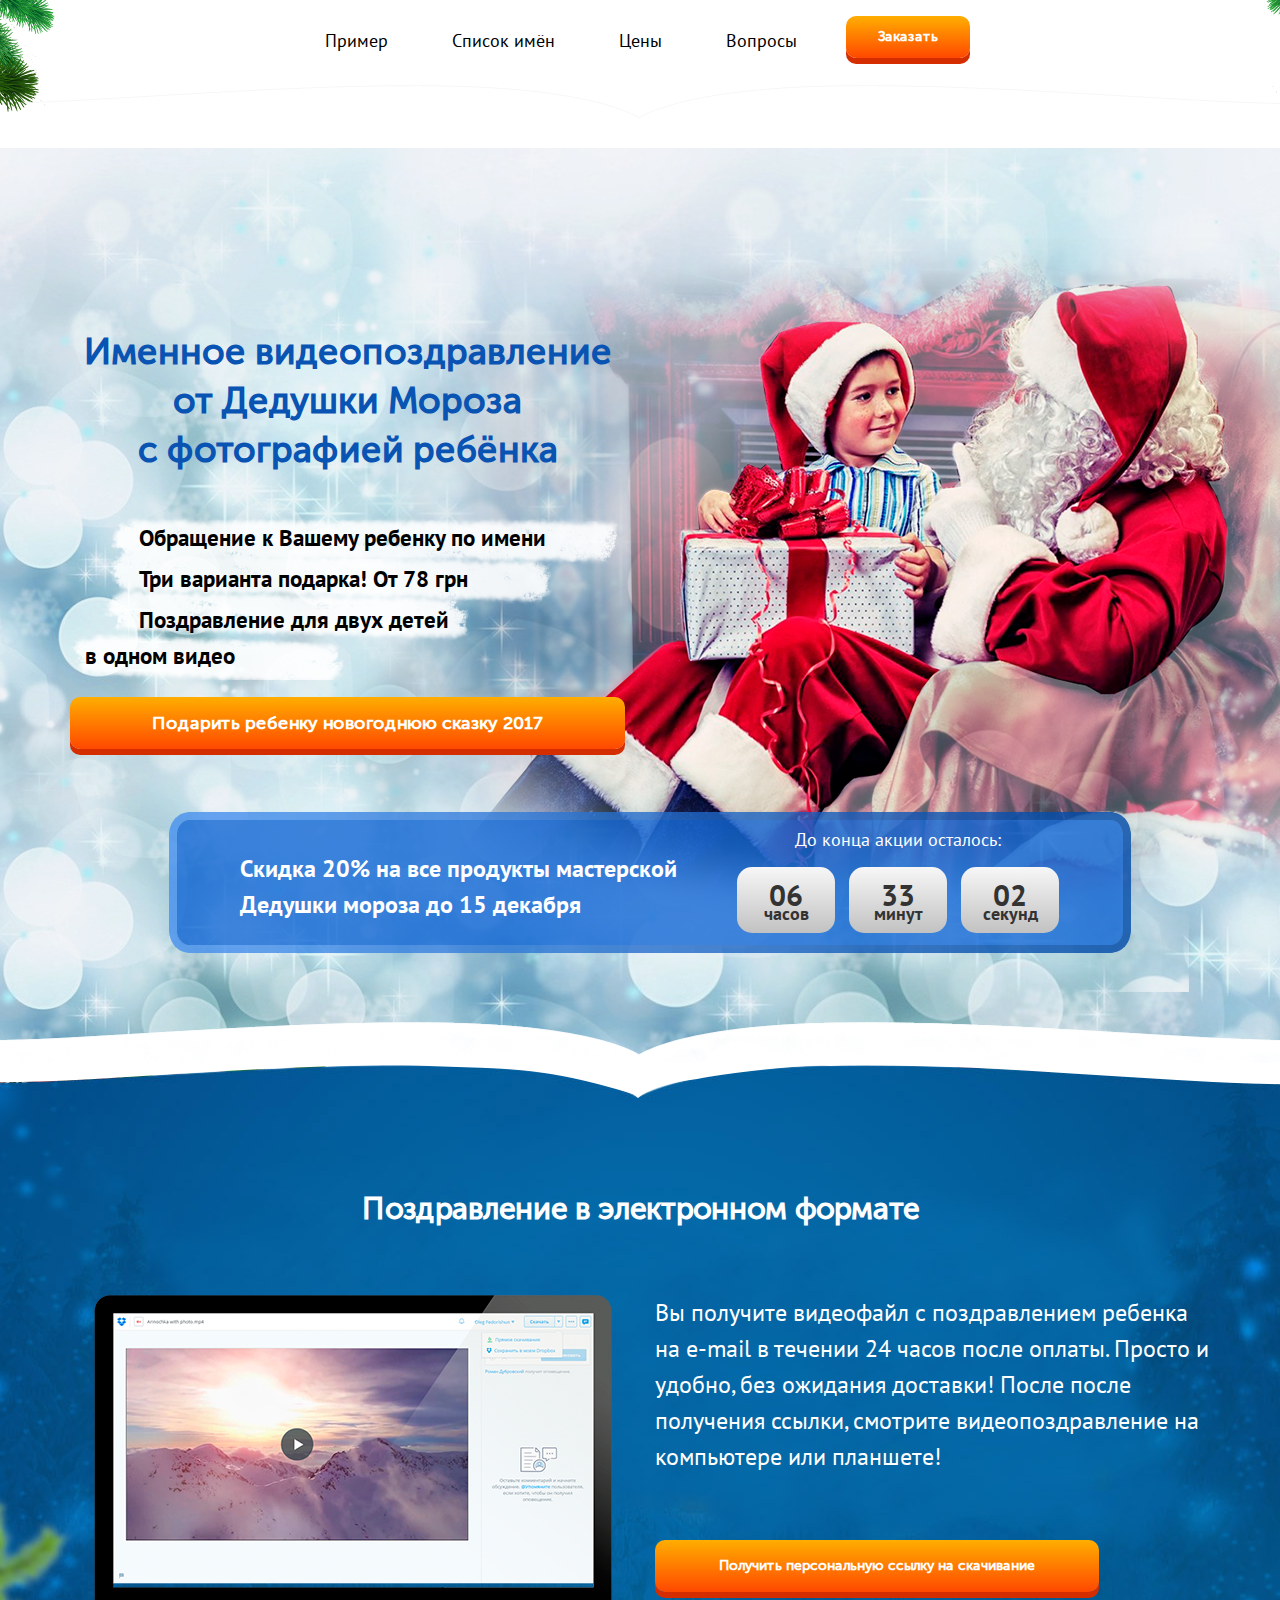
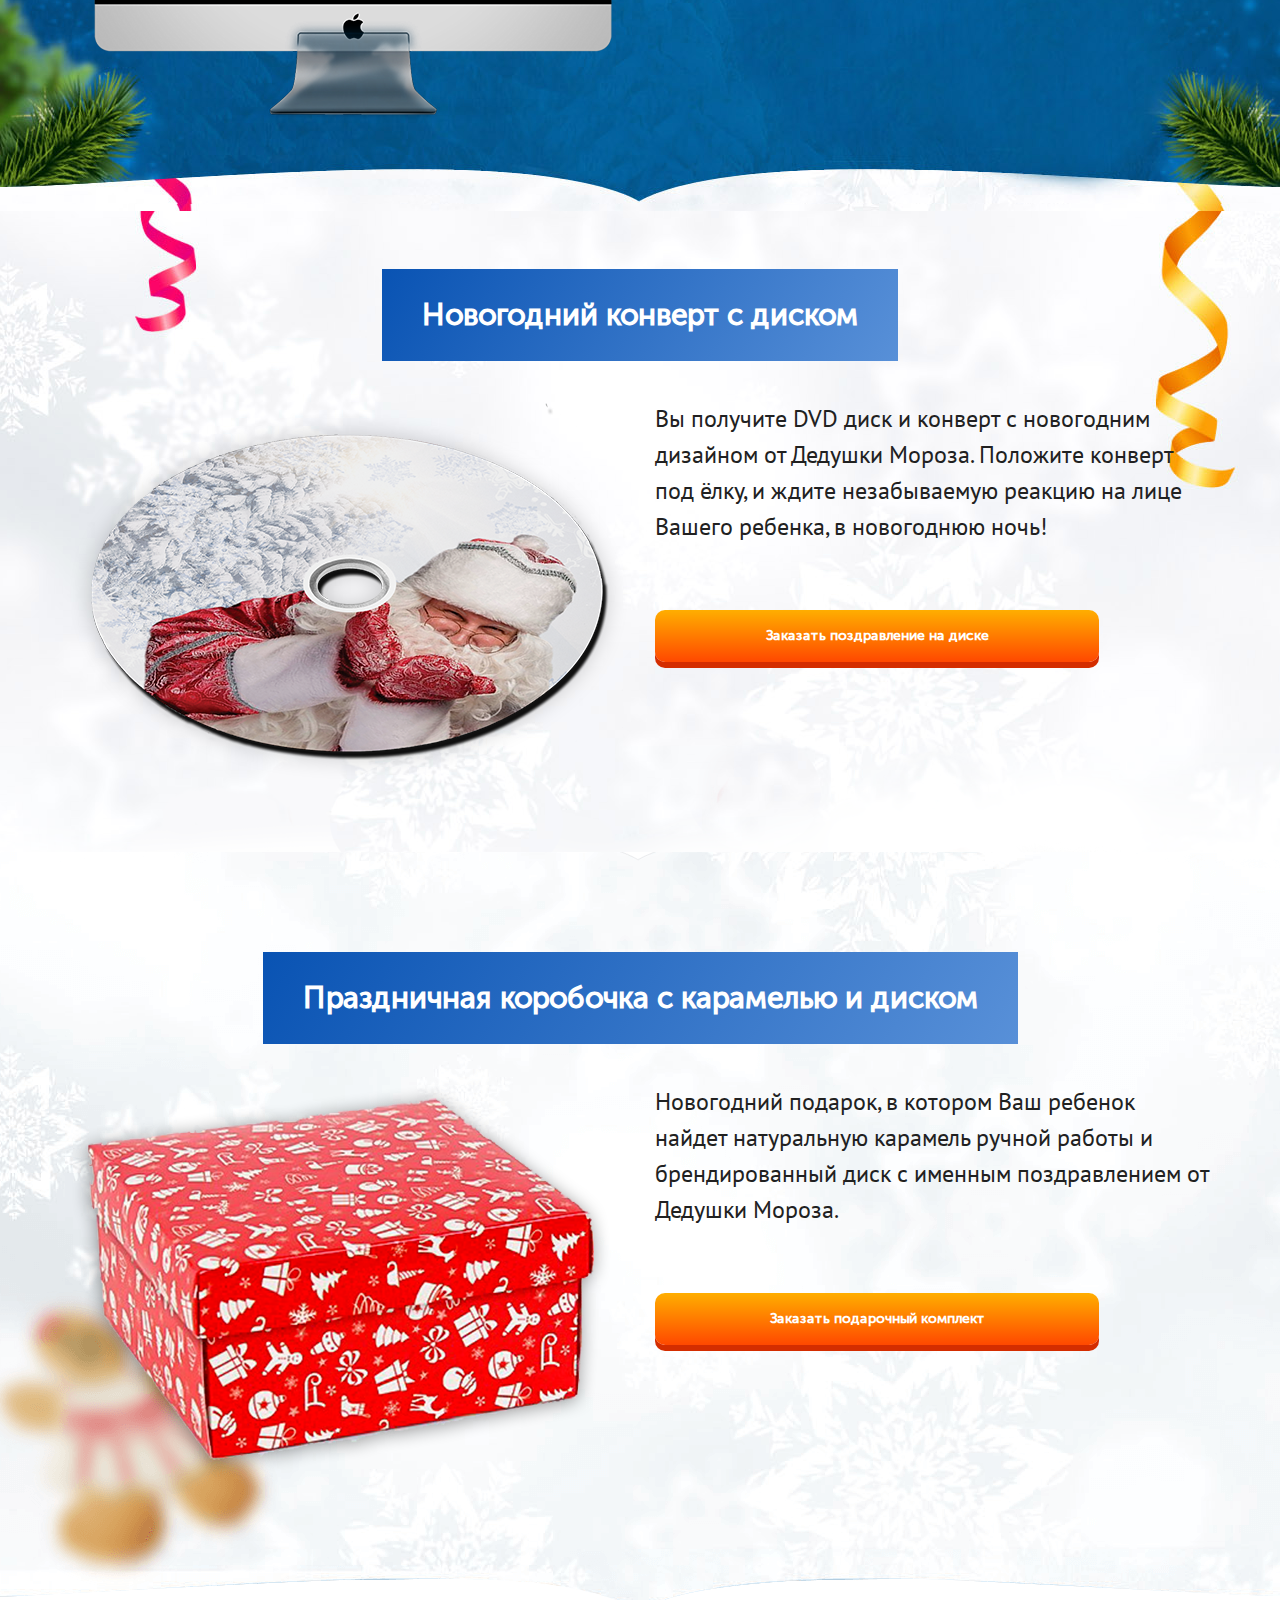
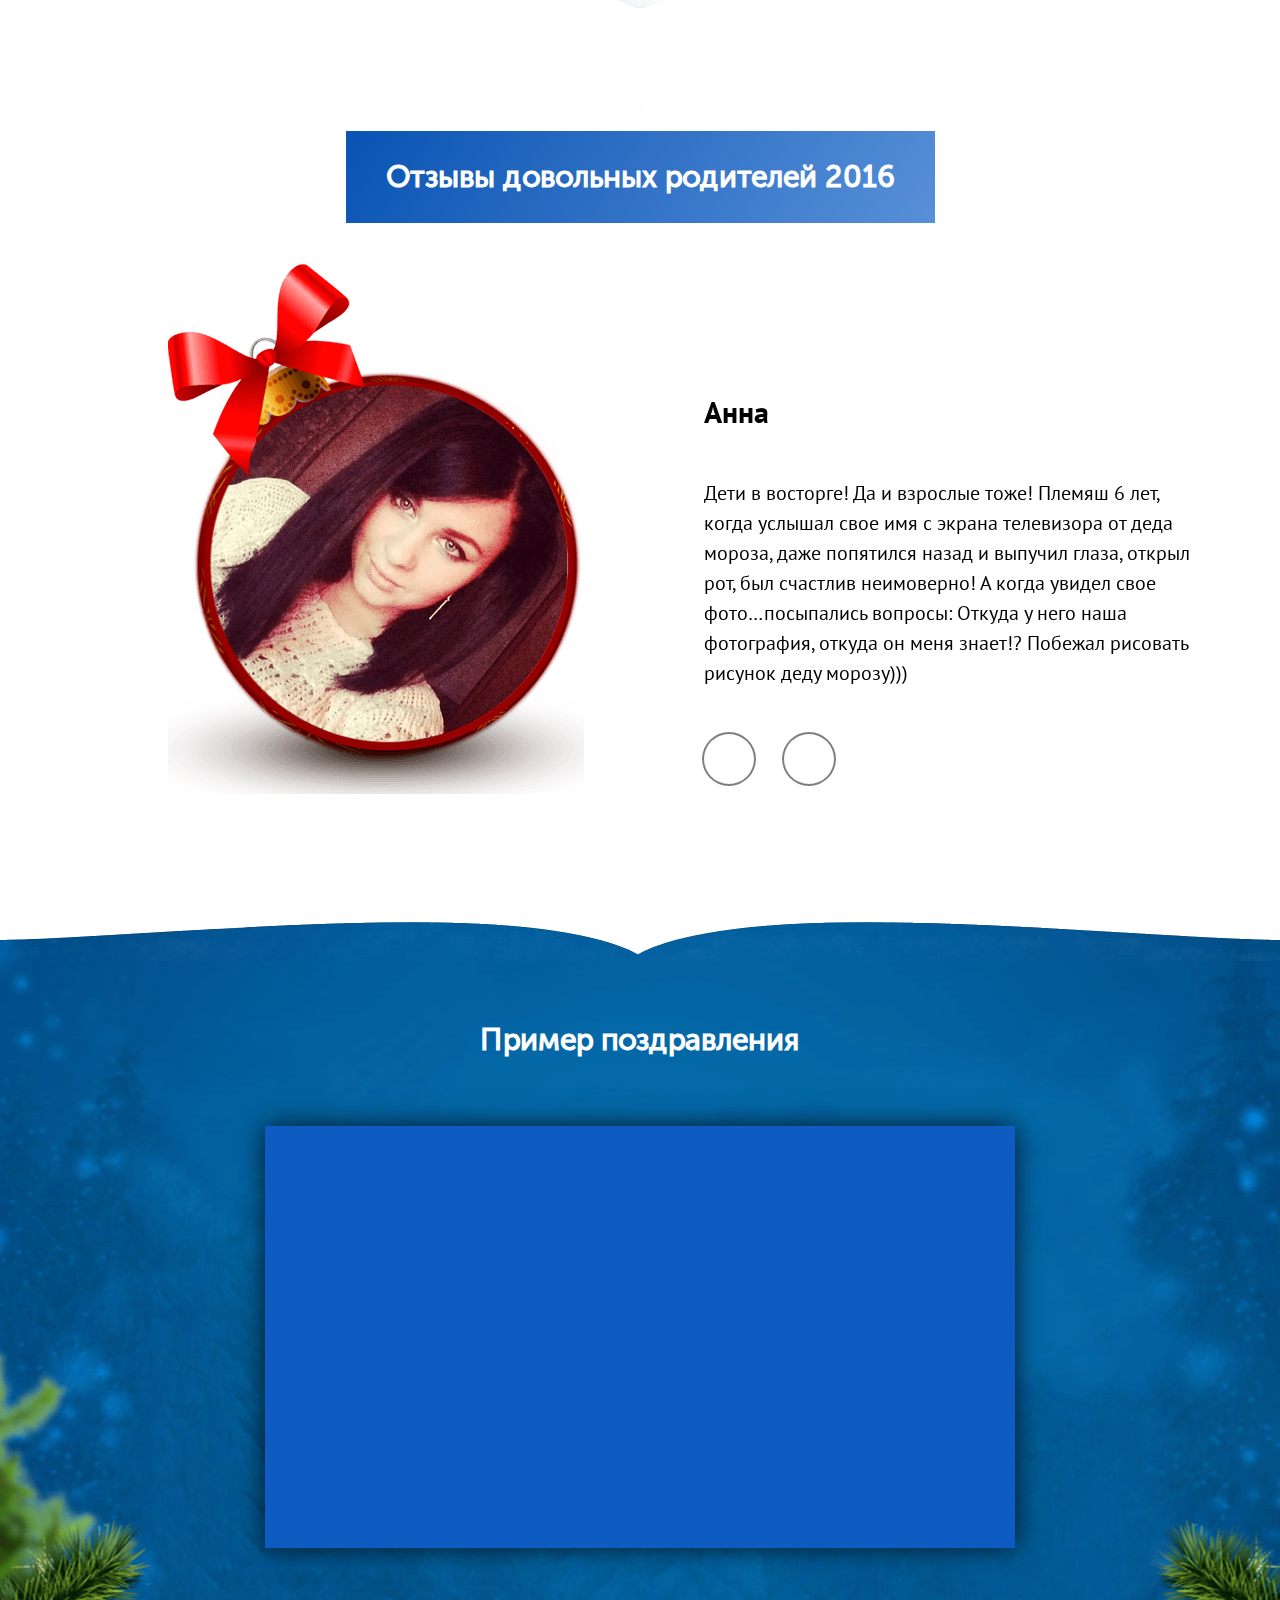
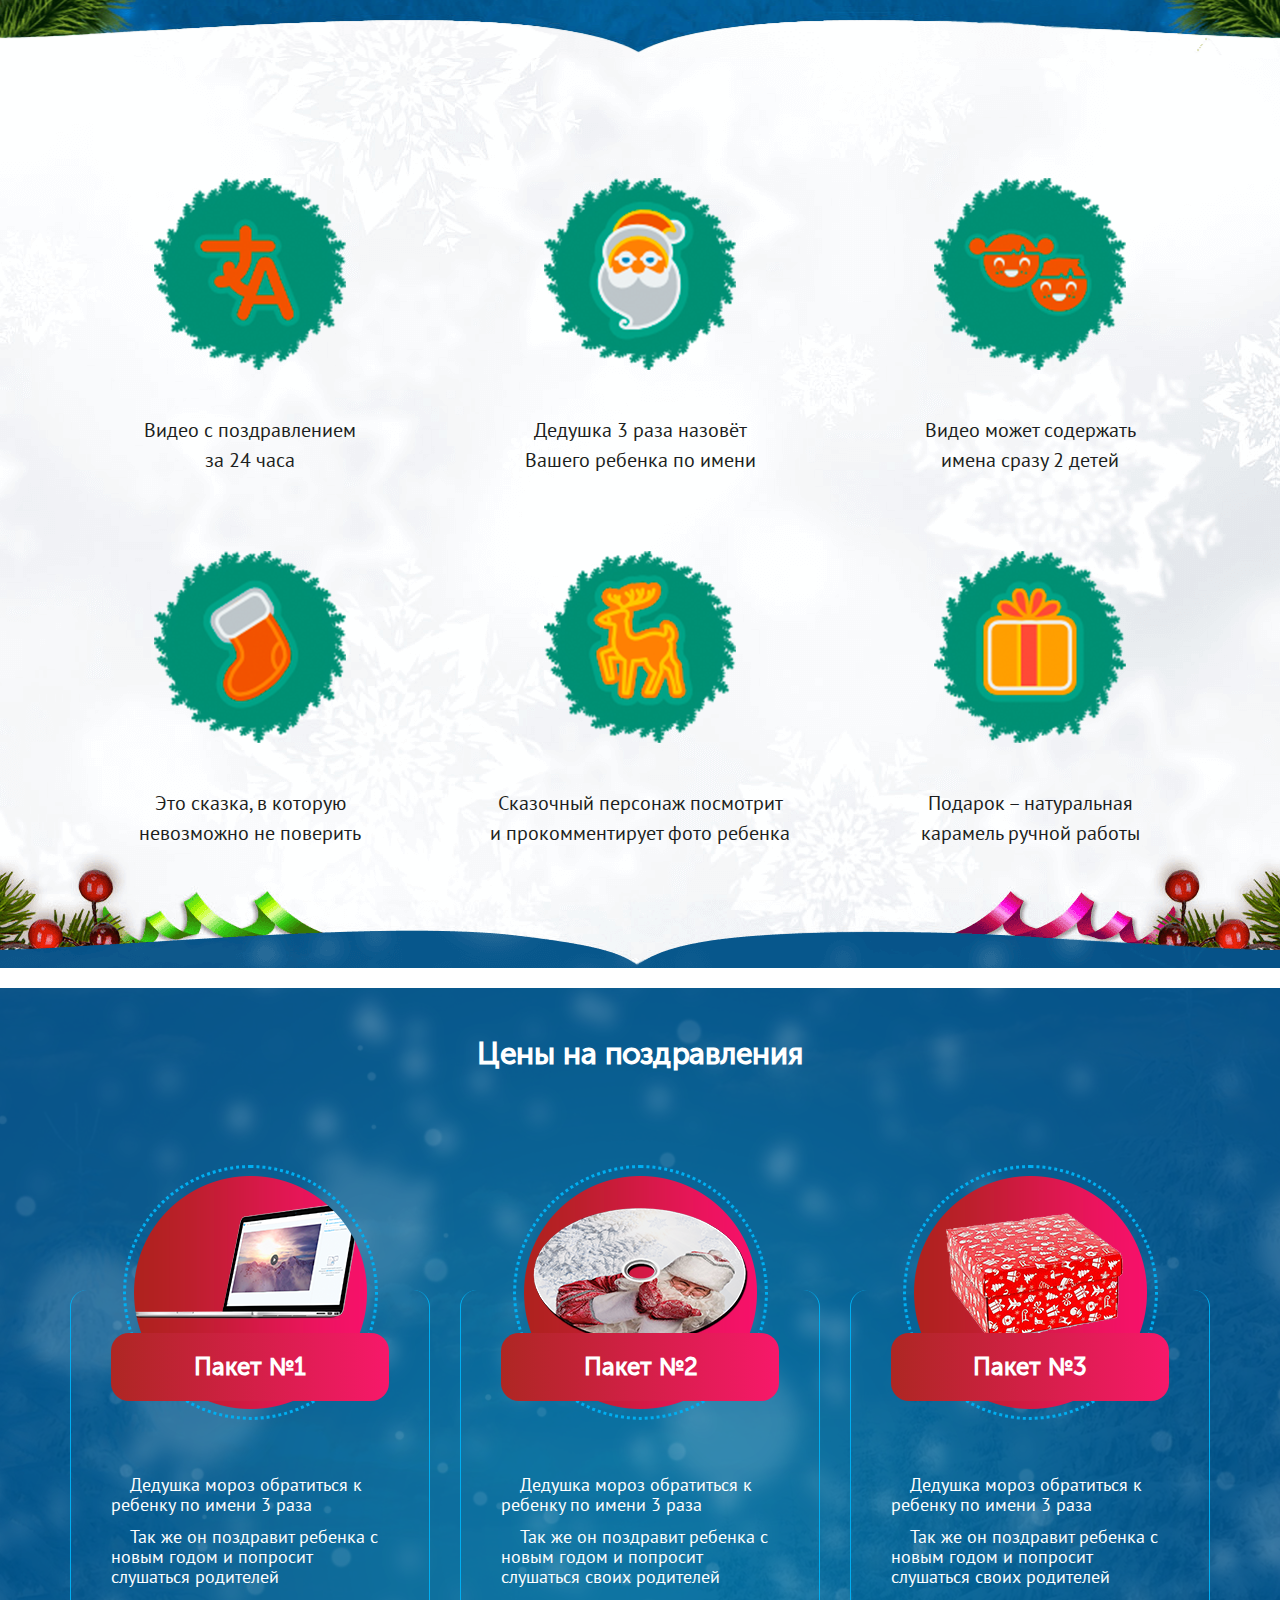
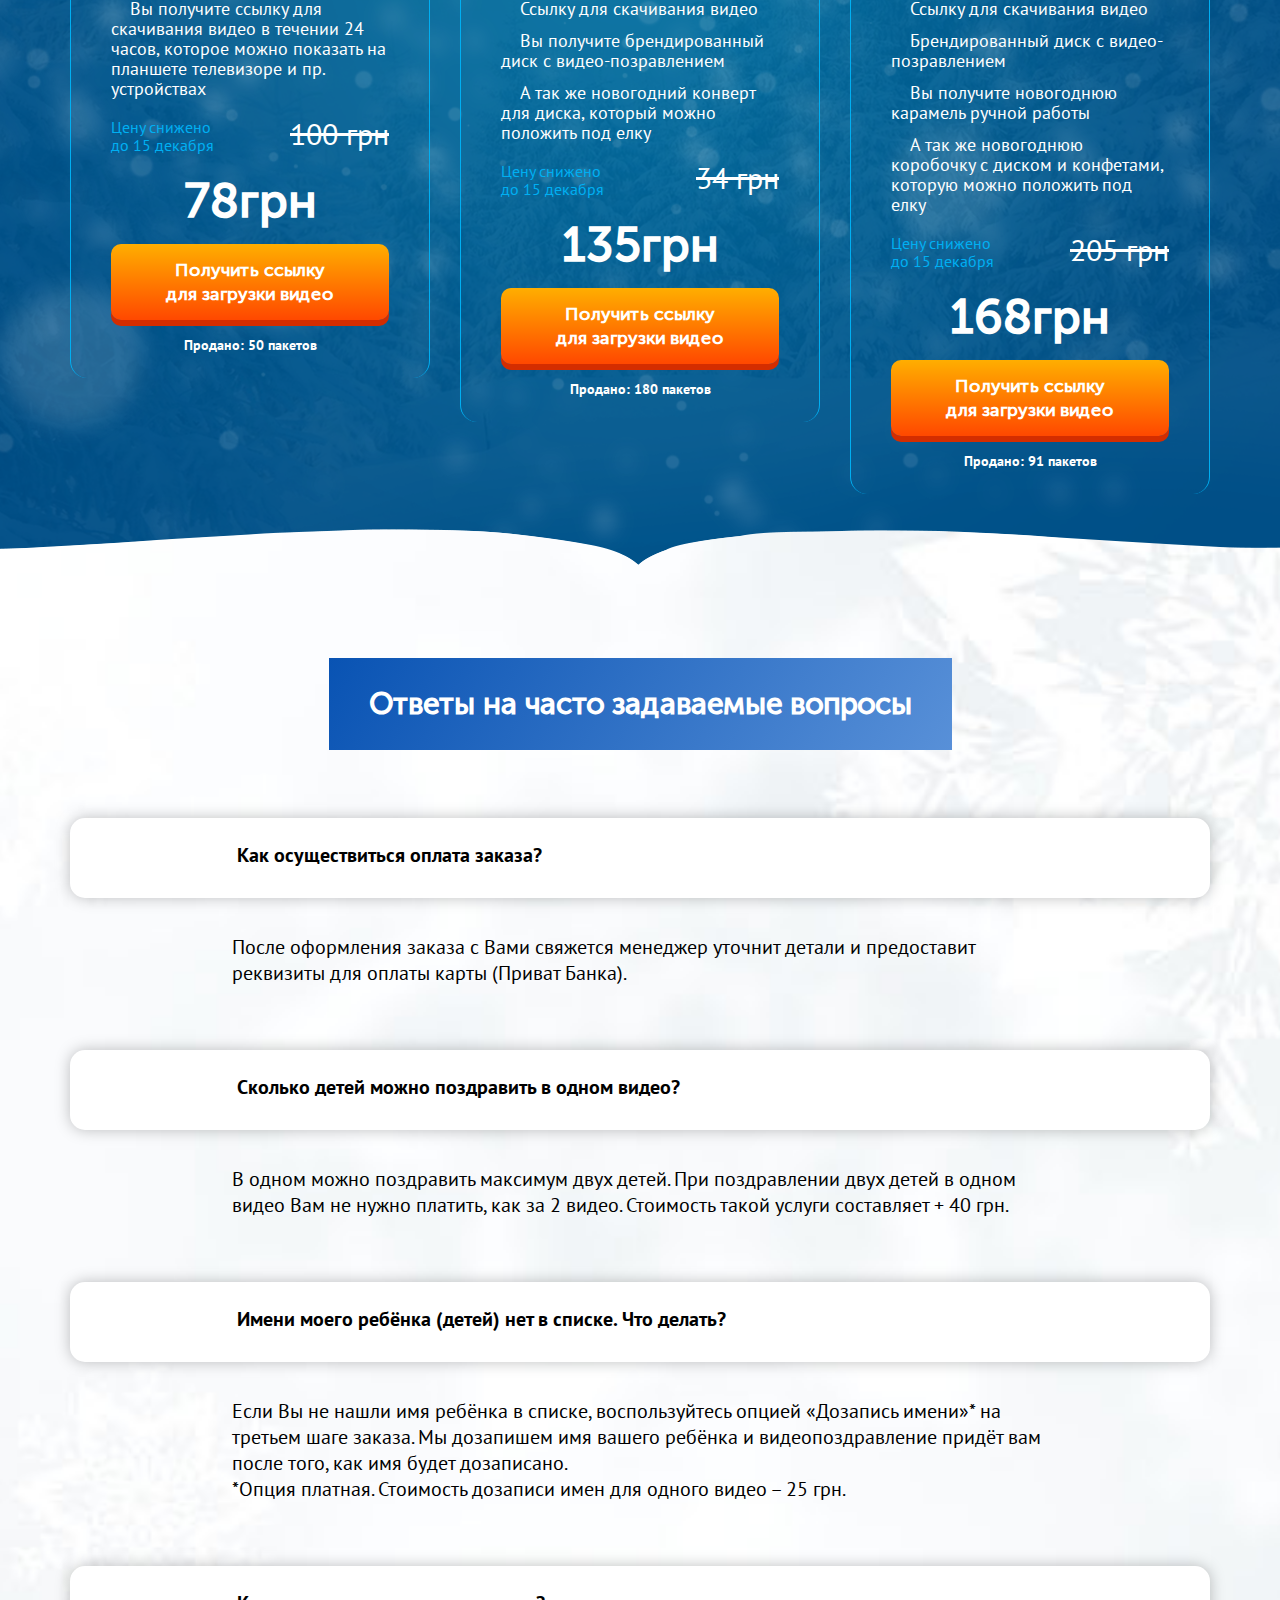
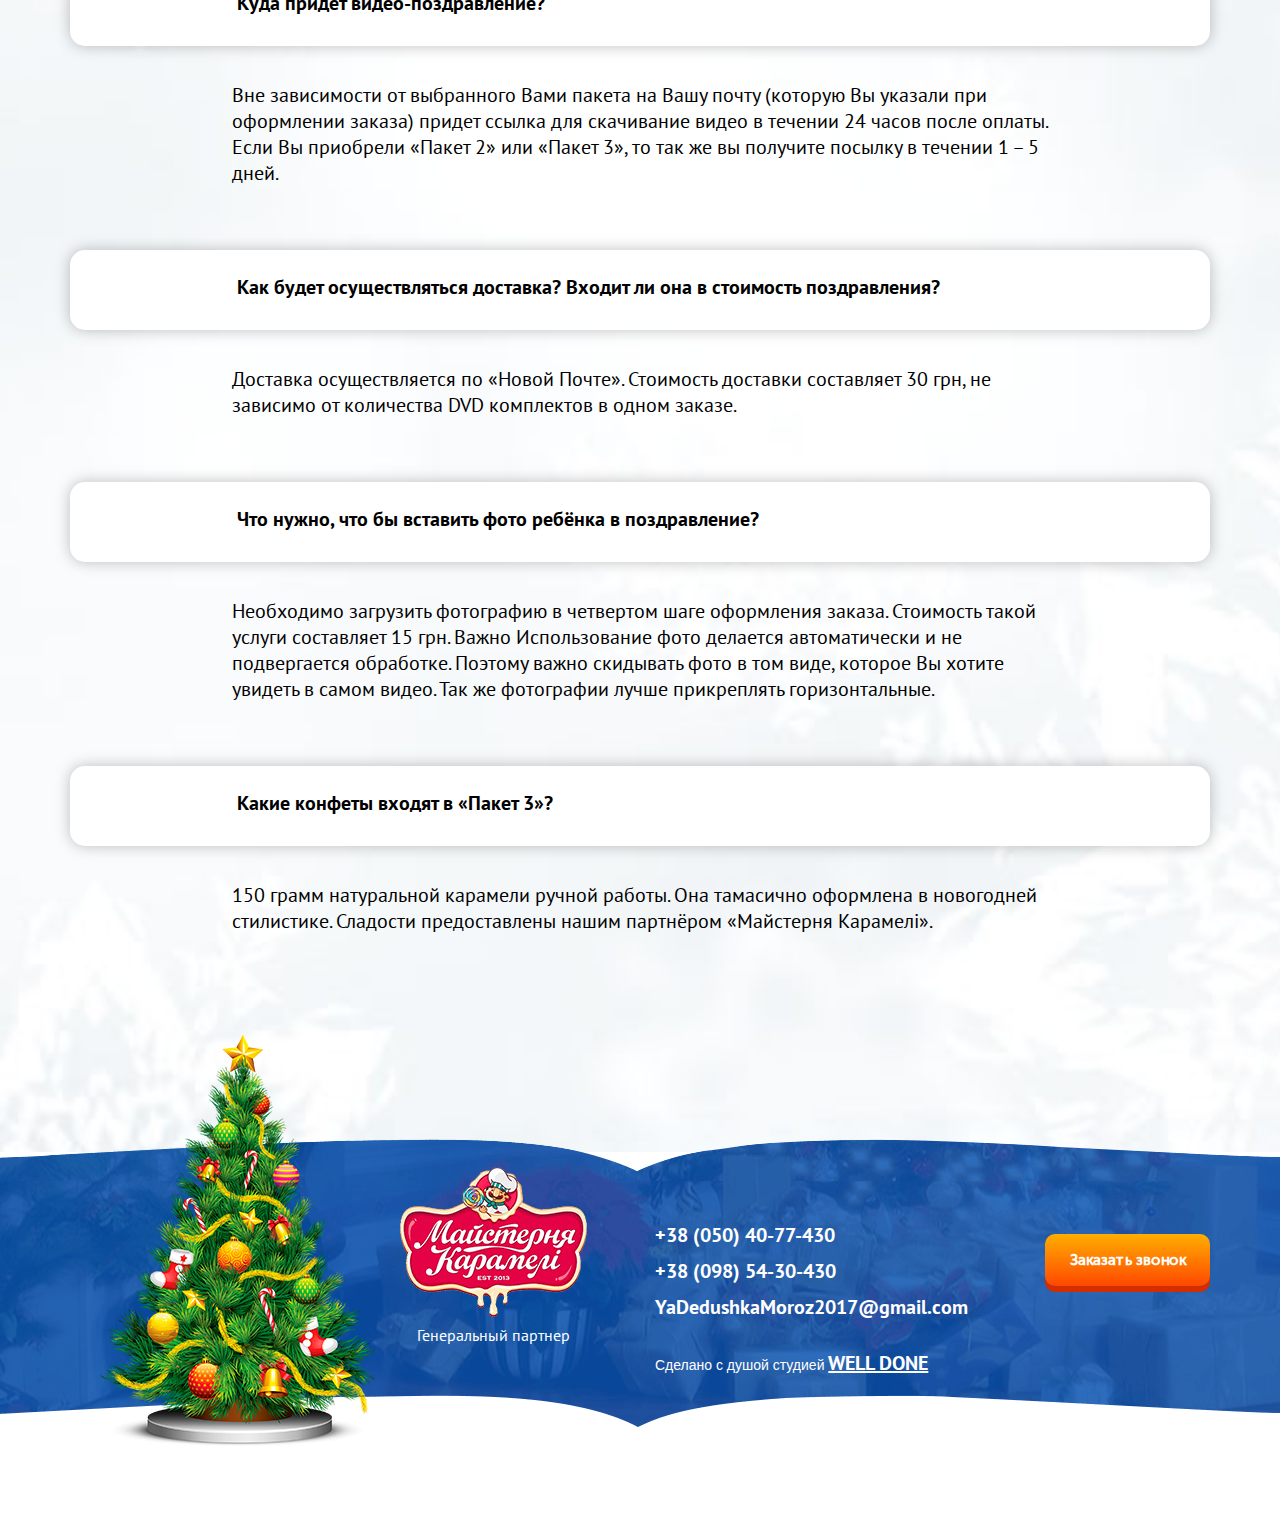
==== commit d4f48e69: "mobile1" ====
--- a/index.html
+++ b/index.html
@@ -150,12 +150,12 @@
           </div>
         </div>
         <div class="row card">
-          <div class="col-md-6">
+          <div class="col-xs-12 col-sm-6">
             <div class="card__box">
               <div class="card__item"><i class="ic ic-packet1 card__img"></i></div>
             </div>
           </div>
-          <div class="col-md-6">
+          <div class="col-xs-12 col-sm-6">
             <div class="card__box">
               <div class="card__item">
                 <div class="card__text card__text--white">Вы получите видеофайл с поздравлением ребенка на e-mail в течении 24 часов после оплаты. Просто и удобно, без ожидания доставки! После после получения ссылки, смотрите видеопоздравление на компьютере или планшете!</div>
@@ -221,17 +221,17 @@
           </div>
         </div>
         <div class="row">
-          <div class="col-md-11 col-md-offset-1">
+          <div class="col-xs-12 col-md-11 col-md-offset-1">
             <div id="review" class="carousel slide" data-ride="carousel">
               <div class="carousel-inner">
                 <div class="item clearfix slide active">
                   <div class="row">
-                    <div class="col-md-6">
+                    <div class="col-xs-12 col-md-6">
                       <div class="slide__photo">
                         <img class="img-responsive slide__img" src="img/slide1.png" alt="Кристина">
                       </div>
                     </div>
-                    <div class="col-md-6">
+                    <div class="col-xs-12 col-md-6">
                       <div class="slide__context">
                         <div class="slide__name">Анна</div>
                         <div class="slide__text">Дети в восторге! Да и взрослые тоже! Племяш 6 лет, когда услышал свое имя с экрана телевизора от деда мороза, даже попятился назад и выпучил глаза, открыл рот, был счастлив неимоверно! А когда увидел свое фото…посыпались вопросы: Откуда у него наша фотография, откуда он меня знает!? Побежал рисовать рисунок деду морозу)))</div>
@@ -242,12 +242,12 @@
                 
                 <div class="item clearfix slide">
                   <div class="row">
-                    <div class="col-md-6">
+                    <div class="col-xs-12 col-md-6">
                       <div class="slide__photo">
                         <img class="img-responsive slide__img" src="img/slide2.png" alt="Кристина">
                       </div>
                     </div>
-                    <div class="col-md-6">
+                    <div class="col-xs-12 col-md-6">
                       <div class="slide__context">
                         <div class="slide__name">Надежда</div>
                         <div class="slide__text">Огромное спасибо! Понравилось не только детям, но и мы были в восторге! Замечательная идея! Мы написали письмо Деду Морозу, а он нам в ответ поздравление! Спасибо за вашу работу!</div>
@@ -258,12 +258,12 @@
 
                 <div class="item clearfix slide">
                   <div class="row">
-                    <div class="col-md-6">
+                    <div class="col-xs-12 col-md-6">
                       <div class="slide__photo">
                         <img class="img-responsive slide__img" src="img/slide3.png" alt="Кристина">
                       </div>
                     </div>
-                    <div class="col-md-6">
+                    <div class="col-xs-12 col-md-6">
                       <div class="slide__context">
                         <div class="slide__name">Вячеслав</div>
                         <div class="slide__text">Здравствуйте! Внучке очень понравилось! 1 января смотрела больше 10 раз. В восторге, еще больше поверила в него!!!!!! Поздравление очень красочное, поучительное, веселое!!!! Спасибо за поздравление дедушки Мороза!!! Закажу еще на следующий год!!!!</div>
@@ -274,12 +274,12 @@
 
                 <div class="item clearfix slide">
                   <div class="row">
-                    <div class="col-md-6">
+                    <div class="col-xs-12 col-md-6">
                       <div class="slide__photo">
                         <img class="img-responsive slide__img" src="img/slide4.png" alt="Кристина">
                       </div>
                     </div>
-                    <div class="col-md-6">
+                    <div class="col-xs-12 col-md-6">
                       <div class="slide__context">
                         <div class="slide__name">Ирина</div>
                         <div class="slide__text">Заказывала поздравление своему сынишке. Это действительно НОВОГОДНЕЕ ЧУДО!!! Молодцы, ребята! Поздравление трогательное, исполненное с душой, любовью и добротой. Спасибо, что дарите детям веру в чудо, и нашли слова, которые и наши, взрослые, сердца тронули до слёз. Спасибо за те светлые и добрые чувства, о которых мы почти забываем в каждодневной суете, это очень нужный, если не сказать, что лучший подарок!!!</div>
@@ -290,12 +290,12 @@
 
                 <div class="item clearfix slide">
                   <div class="row">
-                    <div class="col-md-6">
+                    <div class="col-xs-12 col-md-6">
                       <div class="slide__photo">
                         <img class="img-responsive slide__img" src="img/slide5.png" alt="Кристина">
                       </div>
                     </div>
-                    <div class="col-md-6">
+                    <div class="col-xs-12 col-md-6">
                       <div class="slide__context">
                         <div class="slide__name">Светлана</div>
                         <div class="slide__text">Спасибо огромное! Вернули в детство всех взрослых, до сих пор слезы на глазах от счастья! У дочки до сих пор сердечко бьется быстрее и громче от встречи с Дед Морозом по видео! С радостью будем ждать новых предложений! Рекомендую всем и буду сама в подарок дарить своим племянникам и другим деткам! Спасибочки за ваш труд!</div>
@@ -306,12 +306,12 @@
 
                 <div class="item clearfix slide">
                   <div class="row">
-                    <div class="col-md-6">
+                    <div class="col-xs-12 col-md-6">
                       <div class="slide__photo">
                         <img class="img-responsive slide__img" src="img/slide6.png" alt="Кристина">
                       </div>
                     </div>
-                    <div class="col-md-6">
+                    <div class="col-xs-12 col-md-6">
                       <div class="slide__context">
                         <div class="slide__name">Настена</div>
                         <div class="slide__text">Видеопоздравление было адресовано самому младшему члену нашей семьи – моей доченьке Марусе, однако, оказались растроганы все, включая нашего сурового папу))) Дедушка Мороз чудесный и самый настоящий!)) В наступающем году снова попросим его внимания))) Большое спасибо за Новогоднее чудо, за эмоции!)))</div>
@@ -322,12 +322,12 @@
 
                 <div class="item clearfix slide">
                   <div class="row">
-                    <div class="col-md-6">
+                    <div class="col-xs-12 col-md-6">
                       <div class="slide__photo">
                         <img class="img-responsive slide__img" src="img/slide7.png" alt="Кристина">
                       </div>
                     </div>
-                    <div class="col-md-6">
+                    <div class="col-xs-12 col-md-6">
                       <div class="slide__context">
                         <div class="slide__name">Карина</div>
                         <div class="slide__text">Ребята, вы молодцы! Такого дедушку мне не хватало в детстве )) Уверена, диск сохранила бы до сих дней )) Главный показатель качества вашей работы – это детская радость ))) Успеха вам и ждите заказ на новый год!)) Он быстро настанет! </div>
@@ -497,7 +497,7 @@
           <div class="col-md-12">
             <div class="faq">
               <div class="faq__item">
-                <div class="faq__question">
+                <div class="clearfix faq__question">
                   <i class="fa fa-arrow-circle-right faq__icon"></i>
                   <span class="faq__question-text">Как осуществиться оплата заказа?</span>
                 </div>
@@ -506,7 +506,7 @@
                 </div>
               </div>
               <div class="faq__item">
-                <div class="faq__question">
+                <div class="clearfix faq__question">
                   <i class="fa fa-arrow-circle-right faq__icon"></i>
                   <span class="faq__question-text">Сколько детей можно поздравить в одном видео?</span>
                 </div>
@@ -515,7 +515,7 @@
                 </div>
               </div>
               <div class="faq__item">
-                <div class="faq__question">
+                <div class="clearfix faq__question">
                   <i class="fa fa-arrow-circle-right faq__icon"></i>
                   <span class="faq__question-text">Имени моего ребёнка (детей) нет в списке. Что делать?</span>
                 </div>
@@ -525,7 +525,7 @@
                 </div>
               </div>
               <div class="faq__item">
-                <div class="faq__question">
+                <div class="clearfix faq__question">
                   <i class="fa fa-arrow-circle-right faq__icon"></i>
                   <span class="faq__question-text">Куда придет видео-поздравление?</span>
                 </div>
@@ -534,7 +534,7 @@
                 </div>
               </div>
               <div class="faq__item">
-                <div class="faq__question">
+                <div class="clearfix faq__question">
                   <i class="fa fa-arrow-circle-right faq__icon"></i>
                   <span class="faq__question-text">Как будет осуществляться доставка? Входит ли она в стоимость поздравления?</span>
                 </div>
@@ -543,7 +543,7 @@
                 </div>
               </div>
               <div class="faq__item">
-                <div class="faq__question">
+                <div class="clearfix faq__question">
                   <i class="fa fa-arrow-circle-right faq__icon"></i>
                   <span class="faq__question-text">Что нужно, что бы вставить фото ребёнка в поздравление?</span>
                 </div>
@@ -552,7 +552,7 @@
                 </div>
               </div>
               <div class="faq__item">
-                <div class="faq__question">
+                <div class="clearfix faq__question">
                   <i class="fa fa-arrow-circle-right faq__icon"></i>
                   <span class="faq__question-text">Какие конфеты входят в «Пакет 3»?</span>
                 </div>
@@ -568,7 +568,7 @@
 
     <footer class="footer">
       <div class="container footer__container">
-        <i class="ic ic-tree footer__icon"></i>
+        <i class="hidden-xs ic ic-tree footer__icon"></i>
         <div class="row">
           <div class="col-md-3 col-md-offset-3">
             <div class="footer__partner logo">
--- a/css/style.css
+++ b/css/style.css
@@ -142,91 +142,91 @@
 .ic-step1:before {
   width: 192px;
   height: 192px;
-  background: url('../img/icons-sb26c298f40.png') -384px 0 no-repeat;
+  background-image: url('[data-uri]');
 }
 
 .ic-step2:before {
   width: 192px;
   height: 192px;
-  background: url('../img/icons-sb26c298f40.png') -368px -1918px no-repeat;
+  background-image: url('[data-uri]');
 }
 
 .ic-step3:before {
   width: 192px;
   height: 192px;
-  background: url('../img/icons-sb26c298f40.png') -192px 0 no-repeat;
+  background-image: url('[data-uri]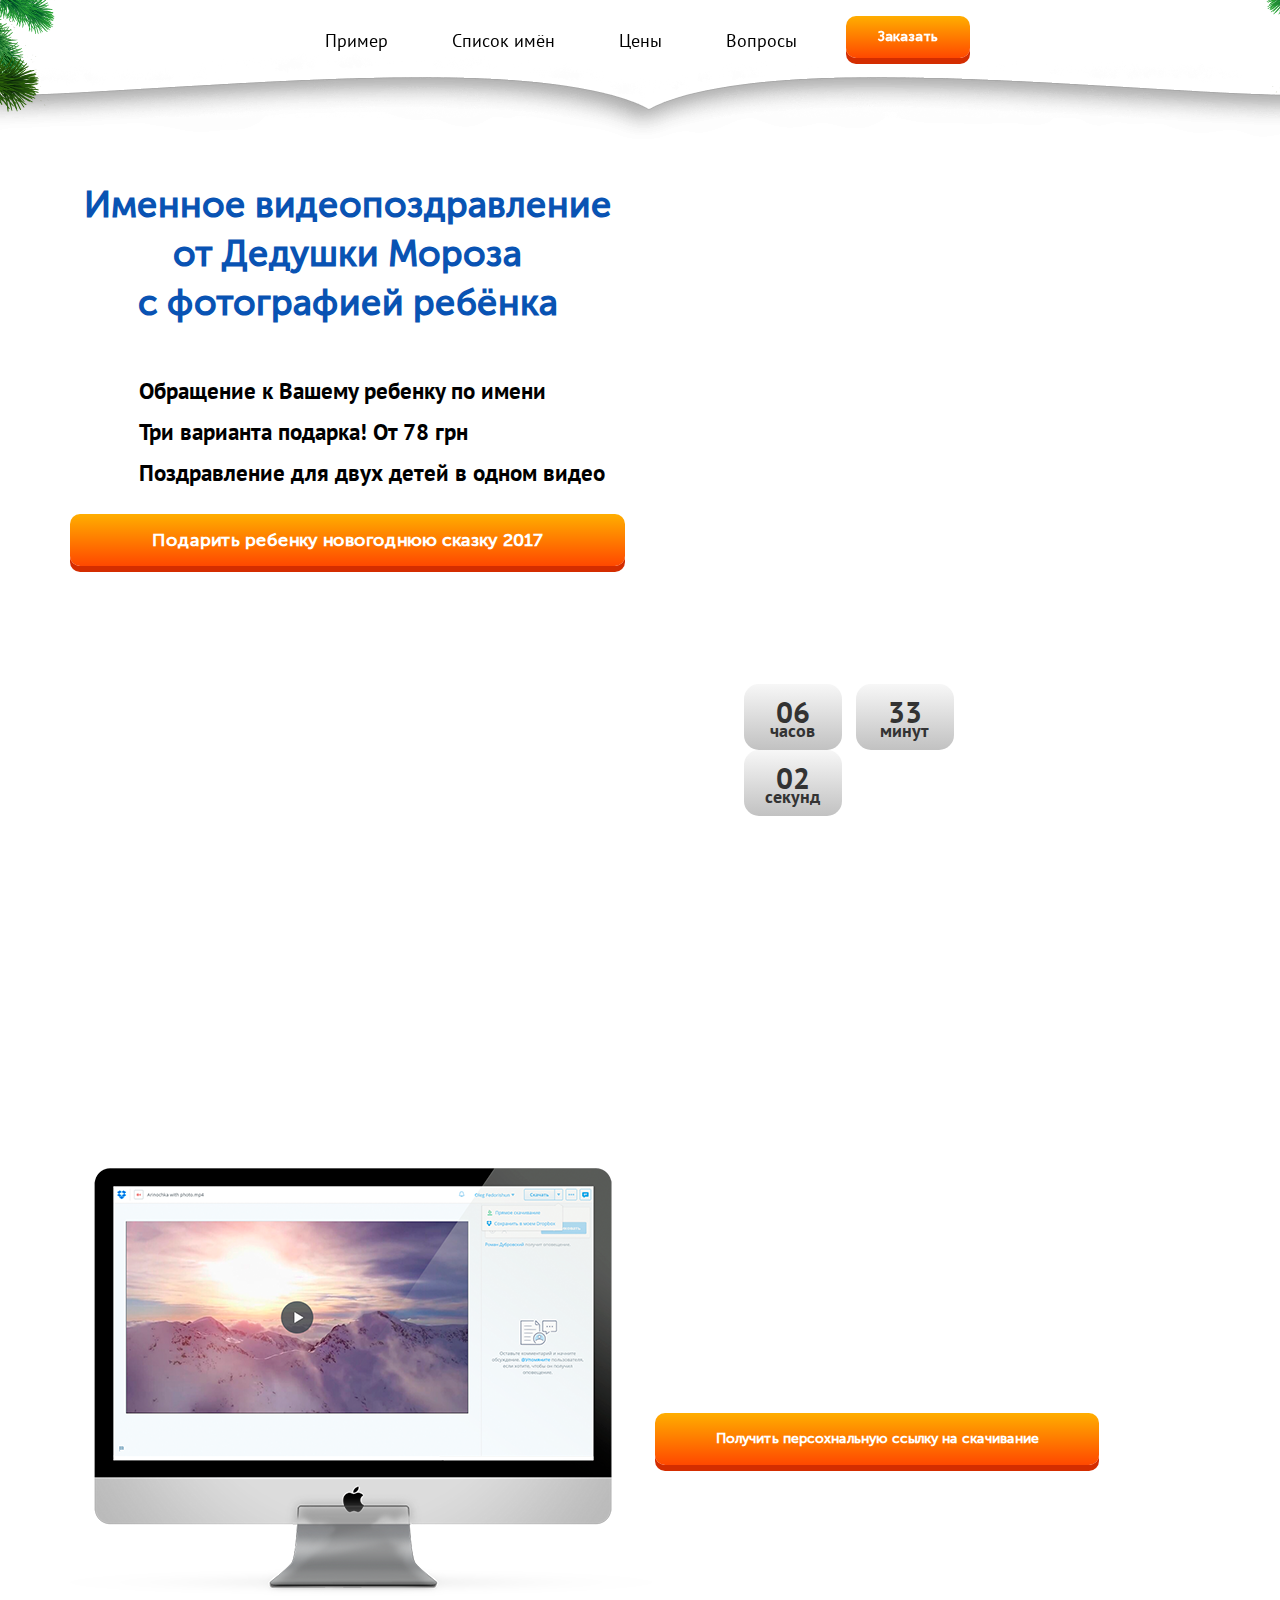
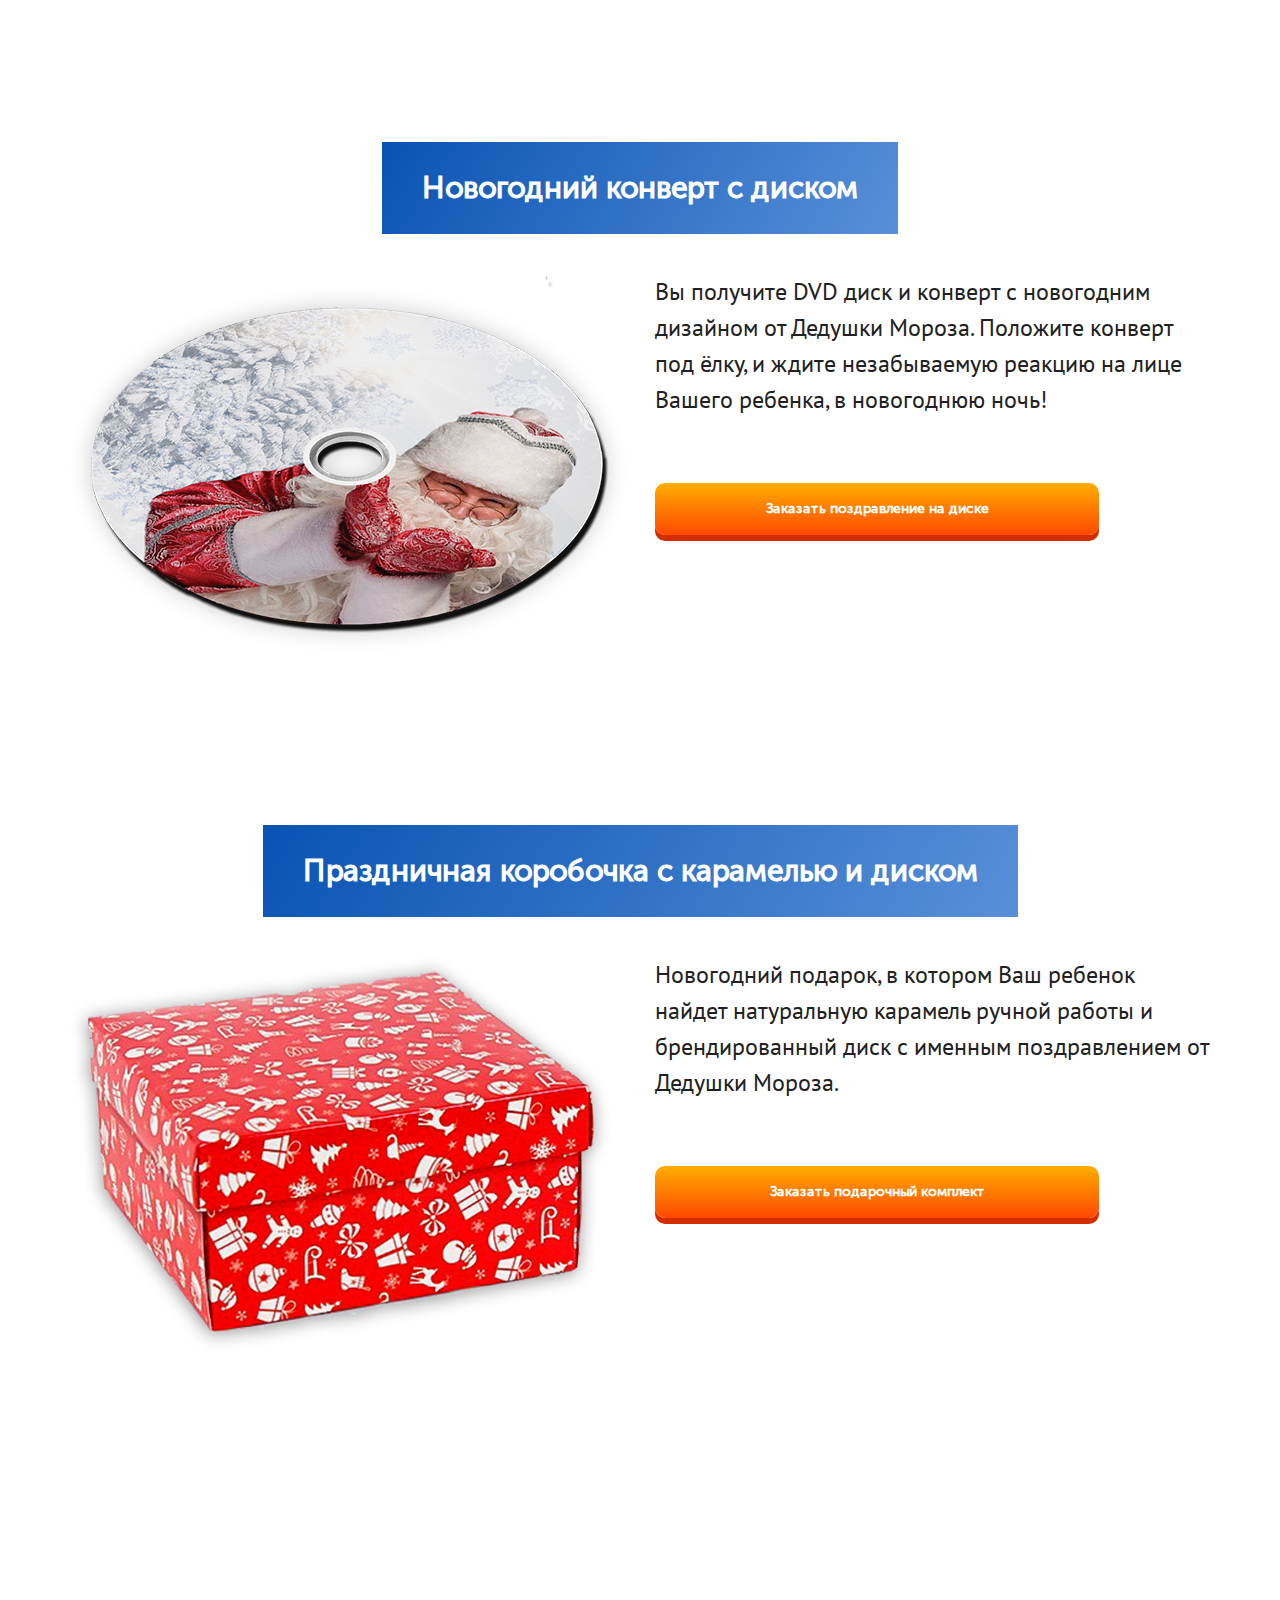
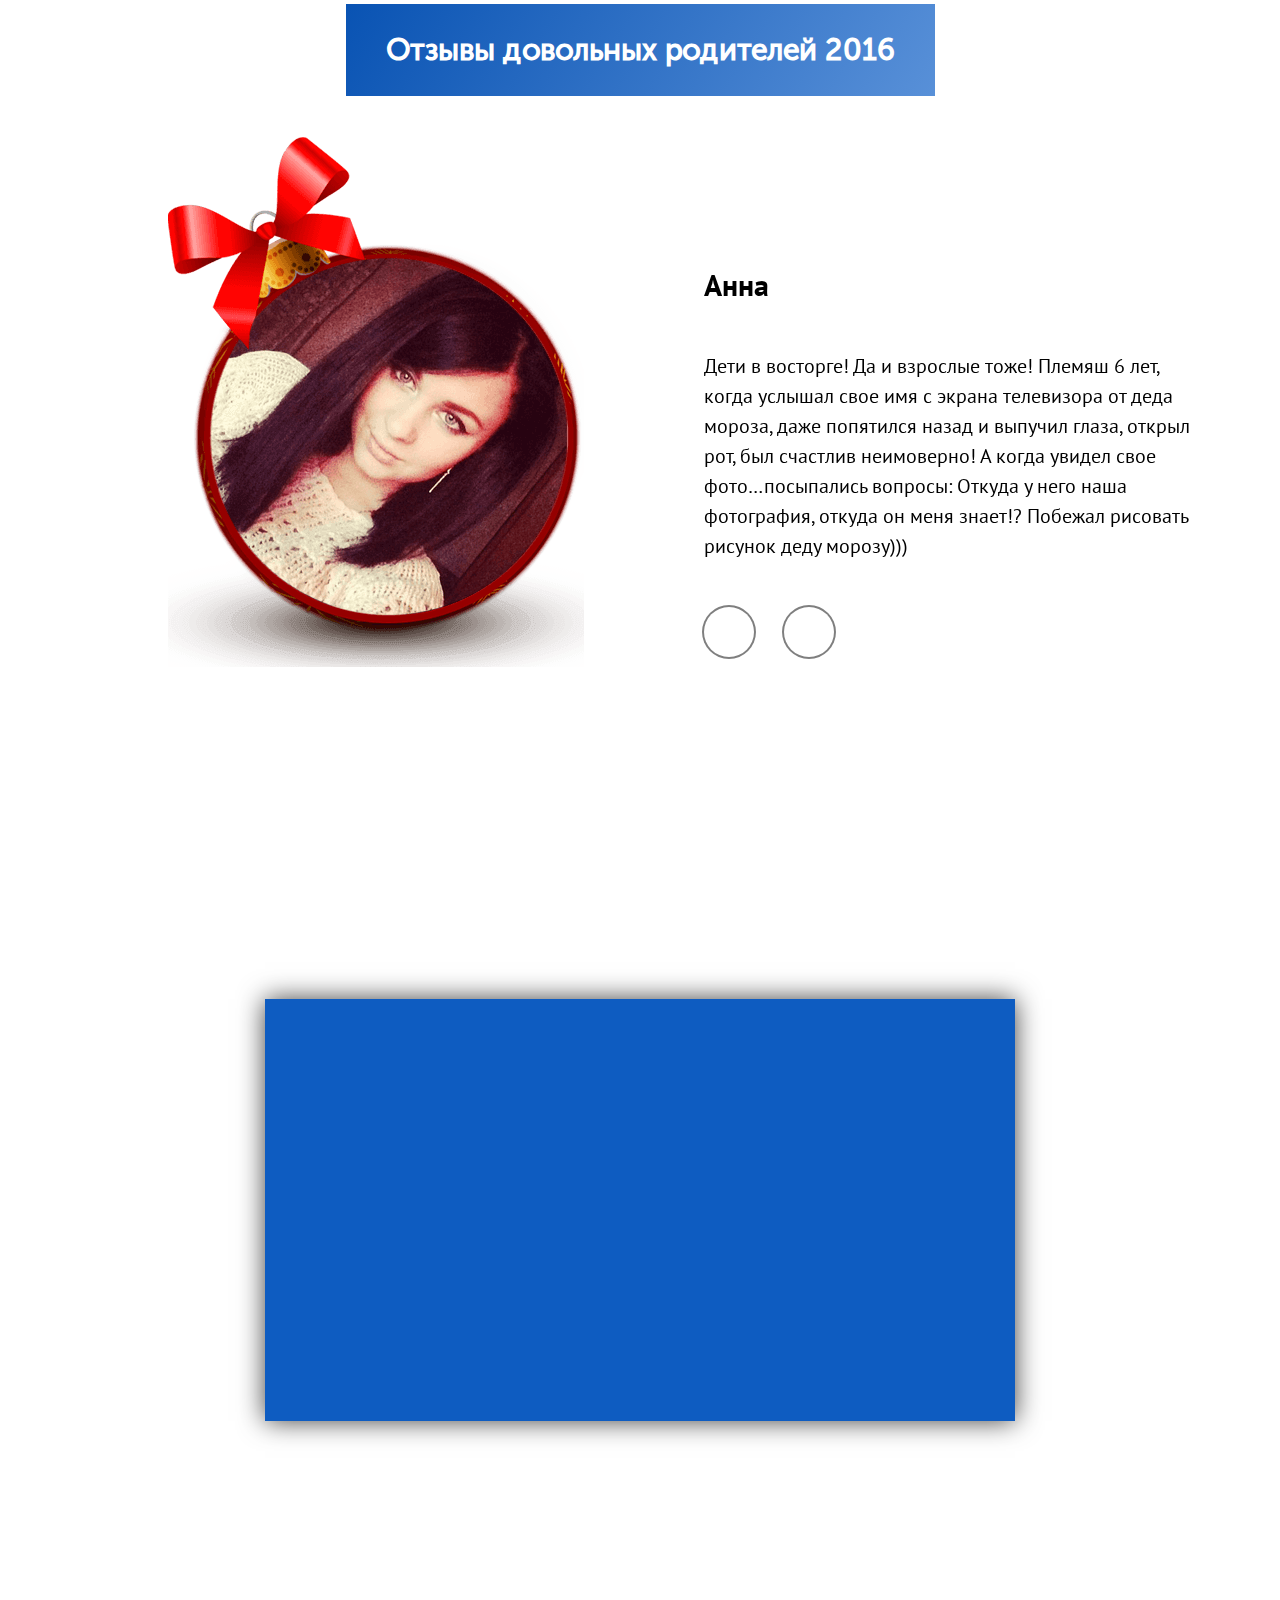
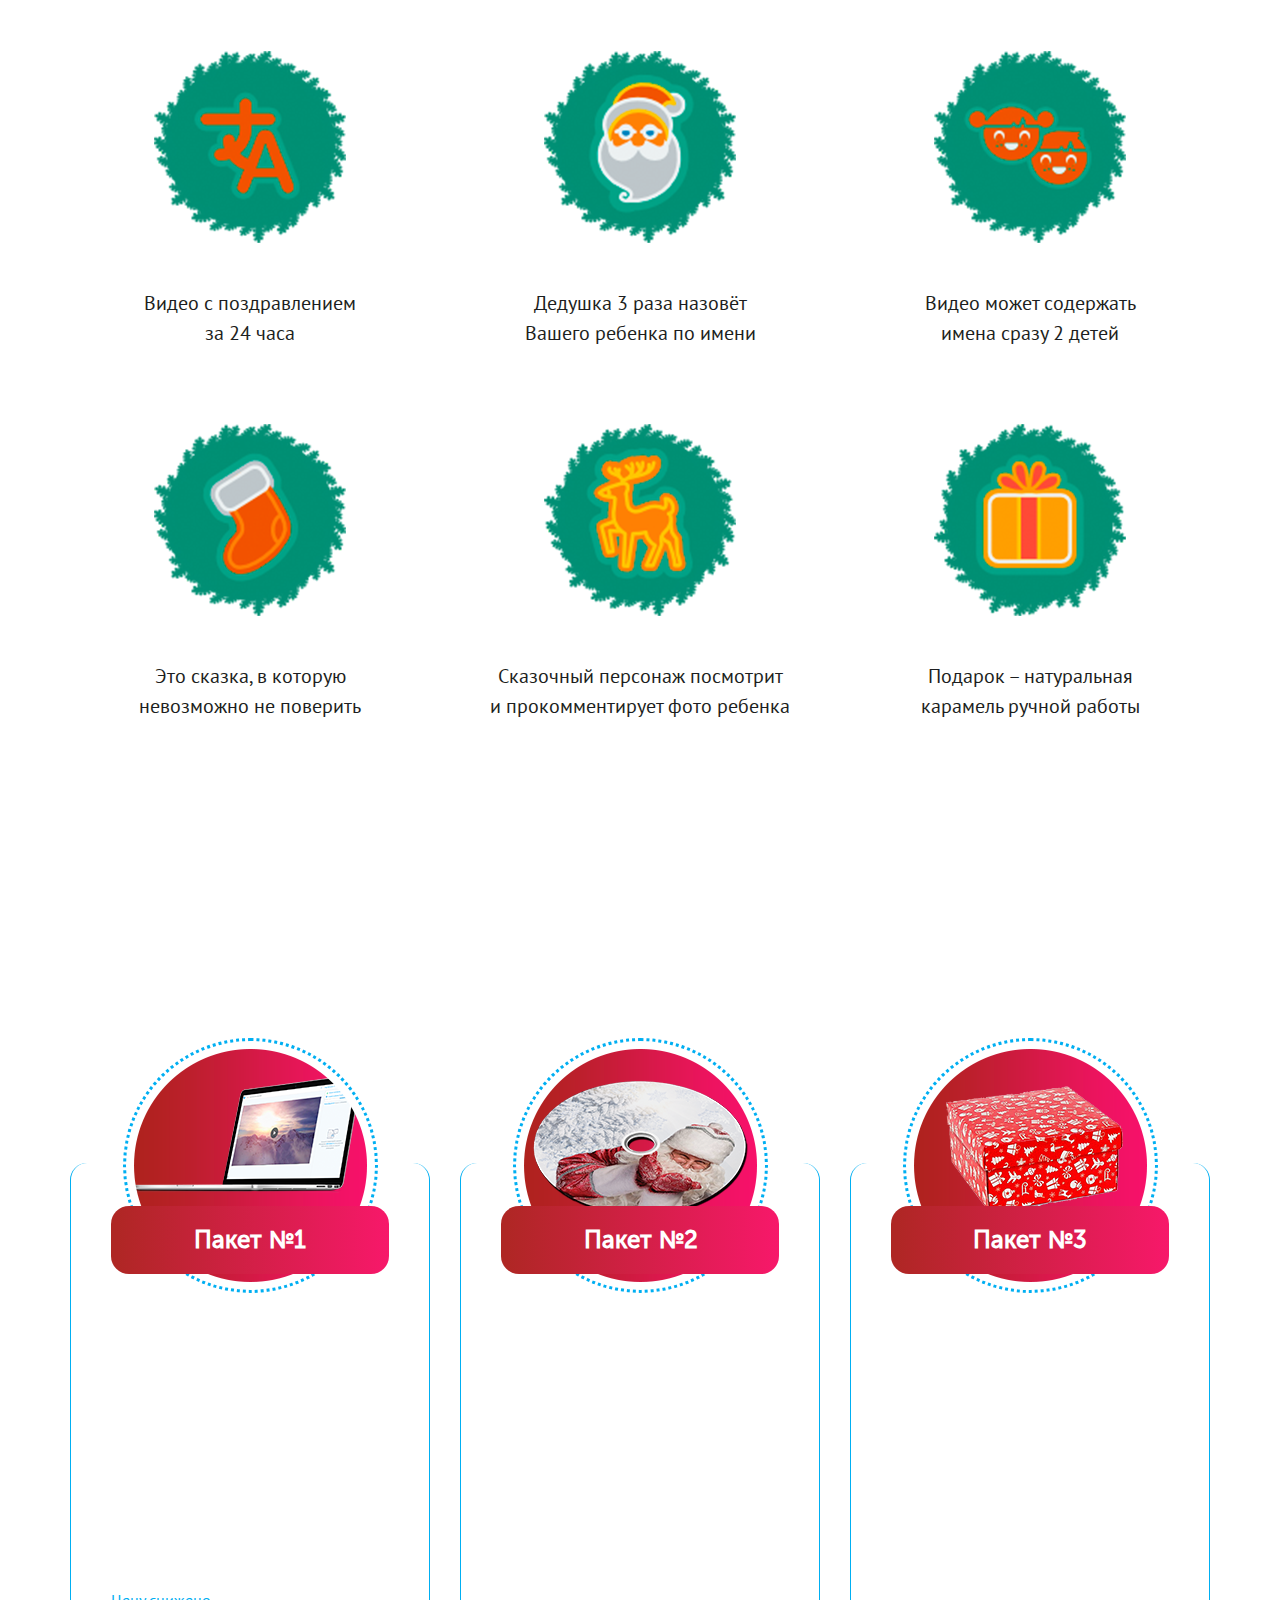
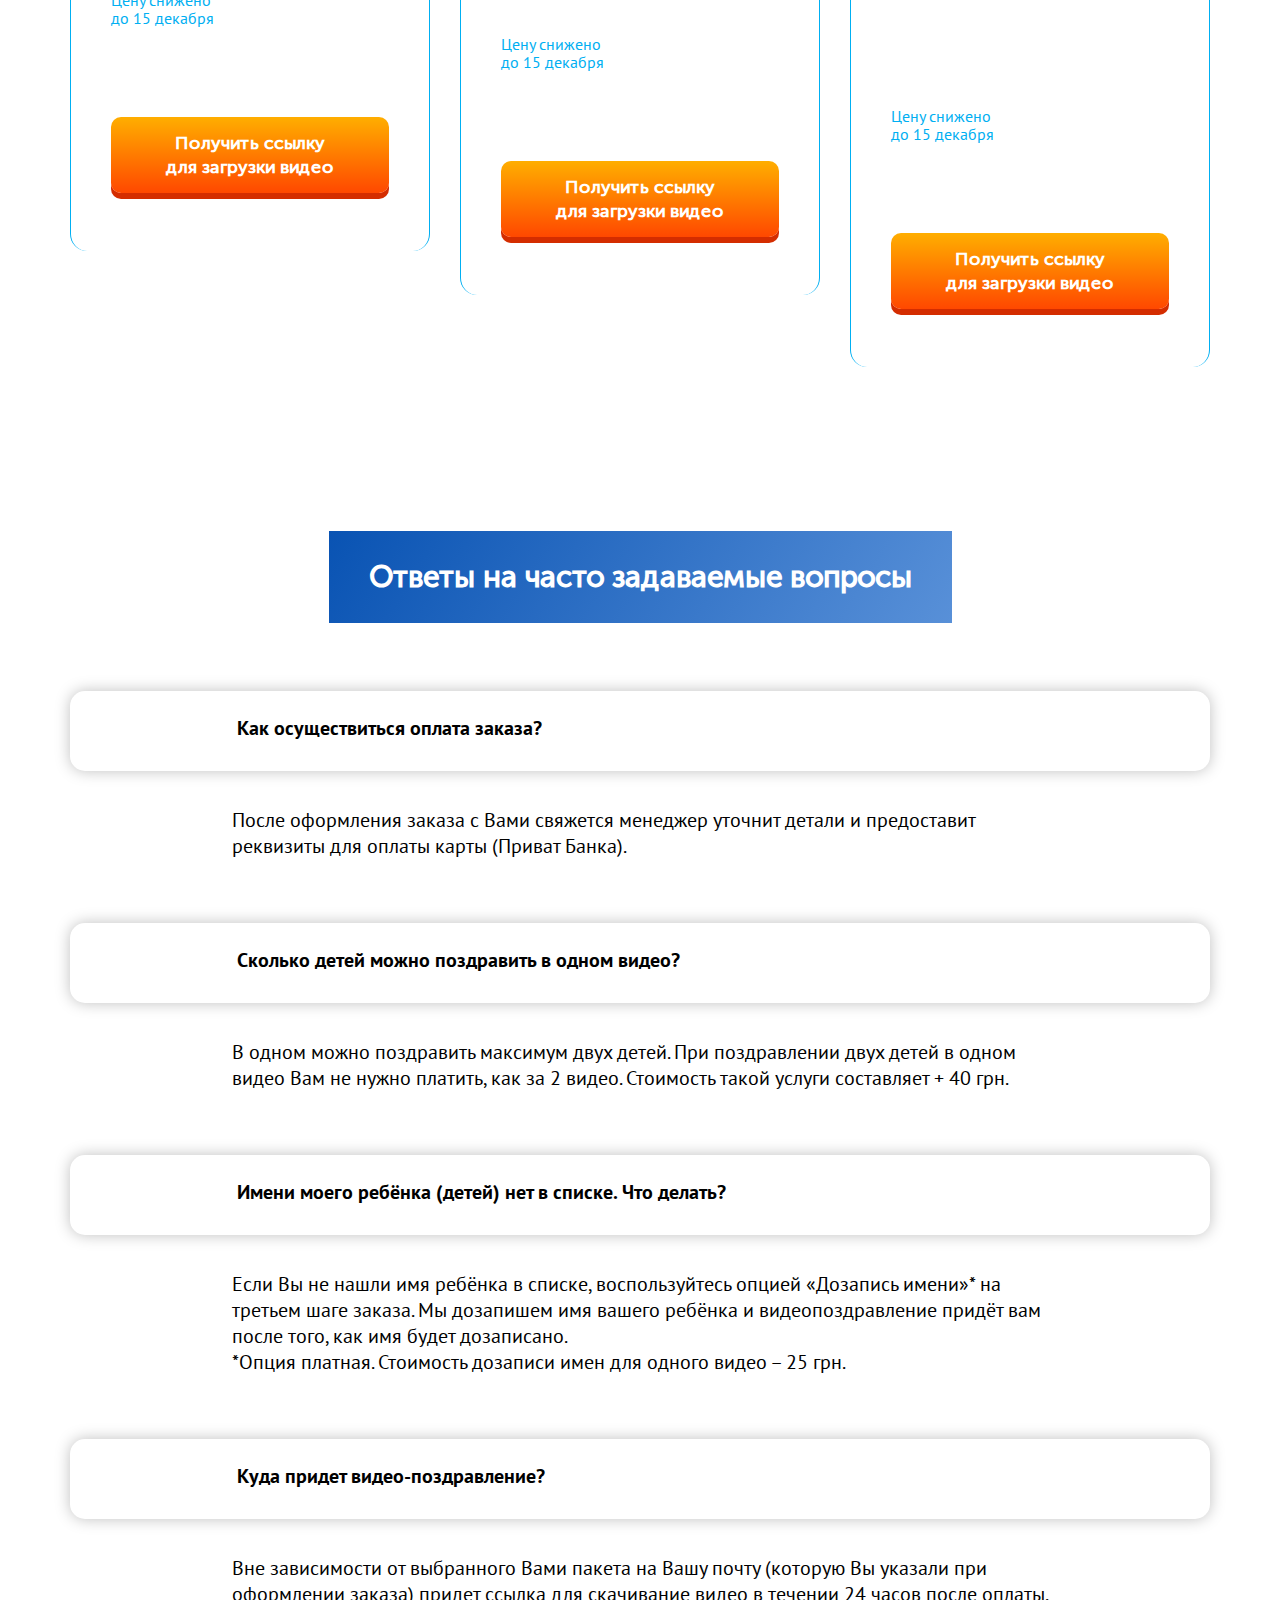
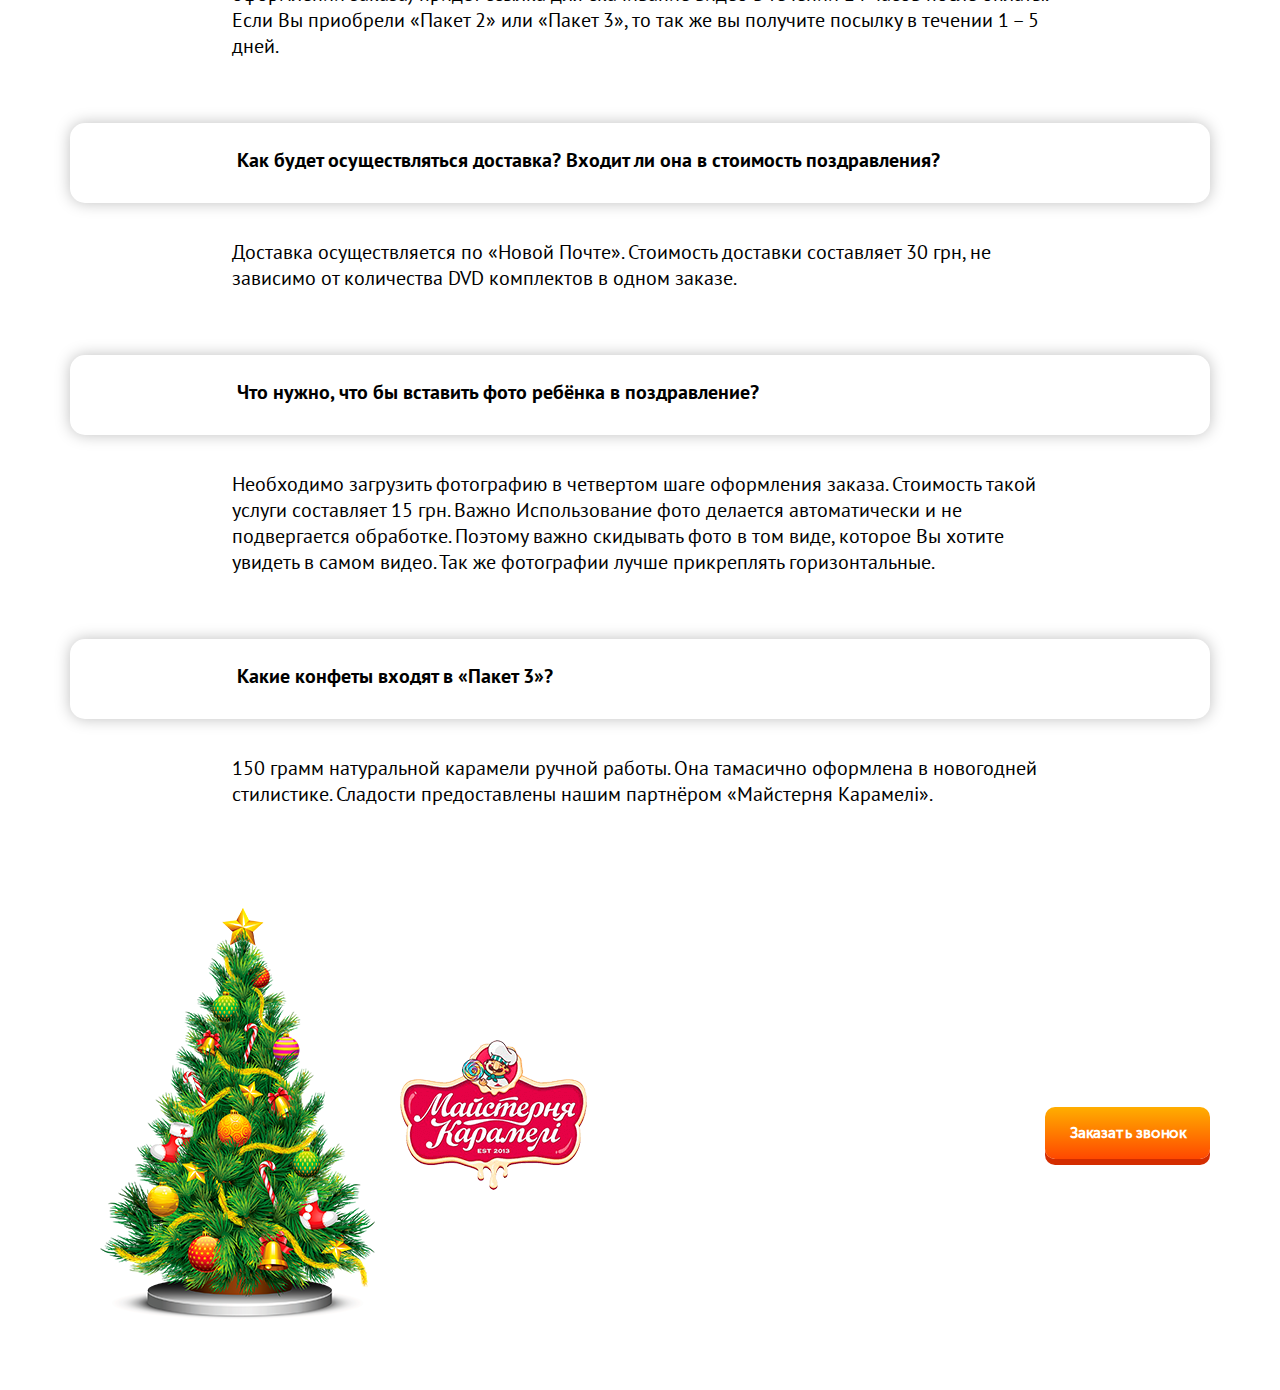
==== commit b30f4b59: "responsive site" ====
--- a/index.html
+++ b/index.html
@@ -56,10 +56,10 @@
     <![endif]-->
   </head>
   <body>
-    <nav class="navbar navbar-default" role="navigation">
+    <nav class="navbar navbar-default affix" role="navigation">
       <div class="container navbar__container">
-        <i class="ic ic-tree-left navbar__icon navbar__icon--left"></i>
-        <i class="ic ic-tree-right navbar__icon navbar__icon--right"></i>
+        <i class="hidden-xs ic ic-tree-left navbar__icon navbar__icon--left"></i>
+        <i class="hidden-xs ic ic-tree-right navbar__icon navbar__icon--right"></i>
         <!-- Brand and toggle get grouped for better mobile display -->
         <div class="navbar-header">
           <button type="button" class="navbar-toggle" data-toggle="collapse" data-target=".navbar-ex1-collapse">
@@ -86,37 +86,43 @@
     <section class="intro">
       <div class="container">
         <div class="row">
-          <div class="col-md-6">
+          <div class="col-sm-10 col-md-8 col-lg-6">
             <h1 class="text-center heading">Именное видеопоздравление <br>от Дедушки Мороза <br>с фотографией ребёнка</h1>
             <ul class="list-unstyled intro__list list list--bg">
               <li class="list__item list__item--dark"><i class="fa fa-snowflake-o list__icon list__icon--dark"></i>Обращение к Вашему ребенку по имени</li>
               <li class="list__item list__item--dark"><i class="fa fa-snowflake-o list__icon list__icon--dark"></i>Три варианта подарка! От 78 грн</li>
-              <li class="list__item list__item--dark"><i class="fa fa-snowflake-o list__icon list__icon--dark"></i>Поздравление для двух детей <br>в одном видео</li>
+              <li class="list__item list__item--dark"><i class="fa fa-snowflake-o list__icon list__icon--dark"></i>Поздравление для двух детей <span class="list__text list__text--newstr">в&nbsp;одном&nbsp;видео</span></li>
             </ul><!-- /.list -->
             <a href="/congratulation/" class="intro__btn video-btn">Подарить ребенку новогоднюю сказку 2017</a>
           </div><!-- /.col-md-6 -->
         </div><!-- /.row -->
         <div class="row">
           <div class="col-md-11 col-md-offset-1">
-            <div class="clearfix sale">
-              <div class="sale__descr">Скидка 20% на все продукты мастерской <br/> Дедушки мороза до 15 декабря</div>
-              <div class="sale__timer timer">
-                <div class="timer__title">До конца акции осталось:</div>
-                <div class="countdown">
-                  <div class="clearfix countdown__item">
-                    <div class="countdown__time">06</div>
-                    <div class="countdown__text">часов</div>
-                  </div>
-                  <div class="clearfix countdown__item">
-                    <div class="countdown__time">33</div>
-                    <div class="countdown__text">минут</div>
-                  </div>
-                  <div class="clearfix countdown__item">
-                    <div class="countdown__time">02</div>
-                    <div class="countdown__text">секунд</div>
-                  </div>
-                </div>
-              </div><!-- /.timer -->
+            <div class="sale">
+              <div class="clearfix sale__box">
+                <div class="col-sm-8 col-sm-offset-2 col-md-6 col-md-offset-1 col-lg-6">
+                  <div class="sale__descr">Скидка 20% на все продукты мастерской <br/> Дедушки мороза до 15 декабря</div>
+                </div>
+                <div class="col-sm-6 col-sm-offset-3 col-md-4 col-md-offset-0 col-lg-4">
+                  <div class="sale__timer timer">
+                    <div class="timer__title">До конца акции осталось:</div>
+                    <div class="countdown">
+                      <div class="clearfix countdown__item">
+                        <div class="countdown__time">06</div>
+                        <div class="countdown__text">часов</div>
+                      </div>
+                      <div class="clearfix countdown__item">
+                        <div class="countdown__time">33</div>
+                        <div class="countdown__text">минут</div>
+                      </div>
+                      <div class="clearfix countdown__item">
+                        <div class="countdown__time">02</div>
+                        <div class="countdown__text">секунд</div>
+                      </div>
+                    </div>
+                  </div><!-- /.timer -->
+                </div>
+              </div>
             </div><!-- /.sale-->
           </div><!-- /.col-md-10 -->
         </div><!-- /.row -->
@@ -150,16 +156,16 @@
           </div>
         </div>
         <div class="row card">
-          <div class="col-xs-12 col-sm-6">
+          <div class="col-xs-12 col-sm-12 col-md-7 col-lg-6">
             <div class="card__box">
               <div class="card__item"><i class="ic ic-packet1 card__img"></i></div>
             </div>
           </div>
-          <div class="col-xs-12 col-sm-6">
+          <div class="col-xs-12 col-sm-10 col-sm-offset-1 col-md-5 col-md-offset-0 col-lg-6">
             <div class="card__box">
               <div class="card__item">
                 <div class="card__text card__text--white">Вы получите видеофайл с поздравлением ребенка на e-mail в течении 24 часов после оплаты. Просто и удобно, без ожидания доставки! После после получения ссылки, смотрите видеопоздравление на компьютере или планшете!</div>
-                <a href="/congratulation/?step=1" class="card__btn video-btn">Получить персональную ссылку на скачивание</a>
+                <a href="/congratulation/?step=1" class="card__btn video-btn">Получить персохнальную ссылку на&nbsp;скачивание</a>
               </div>
             </div>
           </div>
@@ -175,12 +181,12 @@
           </div>
         </div>
         <div class="row card">
-          <div class="col-md-6">
+          <div class="col-md-7 col-lg-6">
             <div class="card__box">
               <div class="card__item"><i class="ic ic-packet2 card__img"></i></div>
             </div>
           </div>
-          <div class="col-md-6">
+          <div class="col-xs-12 col-sm-10 col-sm-offset-1 col-md-5 col-md-offset-0 col-lg-6">
             <div class="card__box">
               <div class="card__item">
                 <div class="card__text">Вы получите DVD диск и конверт с новогодним дизайном от Дедушки Мороза. Положите конверт под ёлку, и ждите незабываемую реакцию на лице Вашего ребенка, в новогоднюю ночь!</div>
@@ -200,10 +206,10 @@
           </div>
         </div>
         <div class="row card">
-          <div class="col-md-6 card__box">
+          <div class="col-md-7 col-lg-6 card__box">
             <div class="card__item"><i class="ic ic-packet3 card__img"></i></div>
           </div>
-          <div class="col-md-6 card__box">
+          <div class="col-xs-12 col-sm-10 col-sm-offset-1 col-md-5 col-md-offset-0 col-lg-6 card__box">
             <div class="card__item">
               <div class="card__text">Новогодний подарок, в котором Ваш ребенок найдет натуральную карамель ручной работы и брендированный диск с именным поздравлением от Дедушки Мороза.</div>
               <a href="/congratulation/?step=3" class="card__btn video-btn">Заказать подарочный комплект</a>
@@ -222,7 +228,7 @@
         </div>
         <div class="row">
           <div class="col-xs-12 col-md-11 col-md-offset-1">
-            <div id="review" class="carousel slide" data-ride="carousel">
+            <div id="review" class="carousel slide" data-ride="carousel" data-interval="false">
               <div class="carousel-inner">
                 <div class="item clearfix slide active">
                   <div class="row">
@@ -369,37 +375,37 @@
     <section class="edge">
       <div class="container">
         <div class="row">
-          <div class="col-md-4">
+          <div class="col-sm-6 col-md-4">
             <div class="text-center edge__item step">
               <i class="ic ic-step1 step__icon"></i>
               <div class="step__descr">Видео с поздравлением <br>за 24 часа</div>
             </div>
           </div>
-          <div class="col-md-4">
+          <div class="col-sm-6 col-md-4">
             <div class="text-center edge__item step">
               <i class="ic ic-step2 step__icon"></i>
               <div class="step__descr">Дедушка 3 раза назовёт <br/>Вашего ребенка по имени</div>
             </div>
           </div>
-          <div class="col-md-4">
+          <div class="col-sm-6 col-md-4">
             <div class="text-center edge__item step">
               <i class="ic ic-step3 step__icon"></i>
               <div class="step__descr">Видео может содержать <br/>имена сразу 2 детей</div>
             </div>
           </div>
-          <div class="col-md-4">
+          <div class="col-sm-6 col-md-4">
             <div class="text-center edge__item step">
               <i class="ic ic-step4 step__icon"></i>
               <div class="step__descr">Это сказка, в которую <br/>невозможно не поверить</div>
             </div>
           </div>
-          <div class="col-md-4">
+          <div class="col-sm-6 col-md-4">
             <div class="text-center edge__item step">
               <i class="ic ic-step5 step__icon"></i>
               <div class="step__descr">Сказочный персонаж посмотрит <br/>и прокомментирует фото ребенка</div>
             </div>
           </div>
-          <div class="col-md-4">
+          <div class="col-sm-6 col-md-4">
             <div class="text-center edge__item step">
               <i class="ic ic-step6 step__icon"></i>
               <div class="step__descr">Подарок – натуральная <br/>карамель ручной работы</div>
@@ -417,7 +423,7 @@
           </div>
         </div>
         <div class="row">
-          <div class="col-md-4">
+          <div class="col-sm-6 col-md-4">
             <div class="package">
               <div class="package__label"><i class="ic ic-package1 package__icon"></i></div>
               <h3 class="package__heading">Пакет №1</h3>
@@ -437,7 +443,7 @@
               </ul>
             </div>
           </div>
-          <div class="col-md-4">
+          <div class="col-sm-6 col-md-4">
             <div class="package">
               <div class="package__label"><i class="ic ic-package2 package__icon"></i></div>
               <h3 class="package__heading">Пакет №2</h3>
@@ -459,7 +465,7 @@
               </ul>
             </div>
           </div>
-          <div class="col-md-4">
+          <div class="col-sm-6 col-sm-offset-3 col-md-4 col-md-offset-0">
             <div class="package">
               <div class="package__label"><i class="ic ic-package3 package__icon"></i></div>
               <h3 class="package__heading">Пакет №3</h3>
@@ -568,23 +574,18 @@
 
     <footer class="footer">
       <div class="container footer__container">
-        <i class="hidden-xs ic ic-tree footer__icon"></i>
-        <div class="row">
-          <div class="col-md-3 col-md-offset-3">
-            <div class="footer__partner logo">
-              <img class="logo__img img-responsive" src="img/partner.png" alt="Майстерня Карамелi" class="img-responsive">
-              <div class="logo__heading">Генеральный партнер</div>
-            </div>
-          </div>
-          <div class="col-md-3">
-            <div class="phone">
+        <i class="hidden-xs hidden-md ic ic-tree footer__icon"></i>
+        <div class="row">
+          <div class="col-sm-6 col-sm-offset-6 col-md-5 col-md-push-3 col-md-offset-0 col-lg-push-5 text-center">
+            <a href="#" class="visible-xs footer__callback video-btn" data-toggle="modal" data-target="#callback" data-backdrop="static">Заказать звонок</a>
+            <div class="footer__phone phone">
               <a href="tel:+380504077430" class="phone__number">+38&nbsp;(050)&nbsp;40-77-430</a>
               <a href="tel:+380985430430" class="phone__number">+38&nbsp;(098)&nbsp;54-30-430</a>
               <a href="mailto:YaDedushkaMoroz2017@gmail.com" class="phone__number">YaDedushkaMoroz2017@gmail.com</a>
             </div>
           </div>
-          <div class="col-md-2 col-md-offset-1">
-            <a href="" class="footer__callback video-btn" data-toggle="modal" data-target="#callback" data-backdrop="static">Заказать звонок</a>
+          <div class="col-sm-6 col-sm-offset-6 col-md-3 col-md-offset-0 col-md-push-3 col-lg-2 col-lg-push-5">
+            <a href="" class="hidden-xs footer__callback video-btn" data-toggle="modal" data-target="#callback" data-backdrop="static">Заказать звонок</a>
             <div class="footer__social social">
               <ul class="list-unstyled text-center social__list">
                 <li class="social__item"><a href="#" class="social__link"><i class="fa fa-vk social__icon"></i></a></li>
@@ -594,56 +595,55 @@
               </ul>
             </div>
           </div>
-          <div class="col-md-6 col-md-offset-6 copyright">Сделано с душой студией <a class="copyright__link" href="#" href="http://well-done.com.ua/?utm_source=website&utm_medium=clientfooter&utm_campaign=videopozdravlenie">WELL DONE</a></div>
+          <div class="col-sm-6 col-sm-offset-3 col-md-3 col-md-pull-8 col-md-offset-0 col-lg-pull-4">
+            <div class="footer__partner logo">
+              <img class="logo__img img-responsive" src="img/partner.png" alt="Майстерня Карамелi" class="img-responsive">
+              <div class="logo__heading">Генеральный партнер</div>
+            </div>
+          </div>
+          <div class="col-sm-4 col-sm-offset-4 col-md-5 col-md-offset-3 col-md-6 col-md-offset-6 col-lg-offset-5 text-center copyright">Сделано с душой студией <a class="copyright__link" href="#" href="http://well-done.com.ua/?utm_source=website&utm_medium=clientfooter&utm_campaign=videopozdravlenie">WELL DONE</a></div>
         </div>
       </div>
-    </footer>
+    </footer><!-- /.footer -->
 
     <div class="modal fade" id="callback" tabindex="-1" role="dialog"  aria-hidden="true">
         <div class="modal-dialog modal__size">
           <div class="modal-content modal__content">
-              <button type="button" class="close modal__close" data-dismiss="modal" aria-hidden="true"><i class="fa fa-times" aria-hidden="true"></i></button>
-              <div class="modal__head">
-                <p class="modal__heading">Заказать обратный звонок</p>
-              </div>
-                  <form name="Шапка" class="contactForm modal__form" method="post" action="./mail/mail.php" novalidate>
-                      <div class="form-group modal__group">
-                        <input aria-invalid="false" class="form-control modal__input form__name" placeholder="Ваше имя" required data-validation-required-message="Это поле обязательно для заполнения." name="name" type="text">
-                        <i class="fa fa-user" aria-hidden="true"></i>
-                        <p class="help-block text-danger"></p>
-                      </div>
-                      <div class="form-group modal__group">
-                        <input aria-invalid="false" class="form-control modal__input form__phone" placeholder="Ваш номер телефона" required data-validation-required-message="Это поле обязательно для заполнения." name="phone" type="tel">
-                        <i class="fa fa-phone" aria-hidden="true"></i>
-                        <p class="help-block text-danger"></p>
-                      </div>
-                      <div class="text-center">
-                        <div class="success"></div>
-                        <button type="submit" class="video-btn" data-loading-text="<i class='fa fa-circle-o-notch fa-spin'></i> Файл отправляется..." style="width: 100%;margin: 0">Оставить заявку</button>
-                      </div>
-                    </form>
-            </div>
-          </div>
-        </div>
-
-    <!-- jQuery -->
-    <script src="js/jquery.js"></script>
-
-    <!-- Bootstrap JavaScript -->
-    <script src="js/bootstrap.min.js"></script>
-
-    <!-- Old browsers reject JavaScript -->
-    <script src="js/jquery.reject.js"></script>
-
-    <!-- Validation Form JavaScript -->
-    <script src="js/jqBootstrapValidation.js"></script>
-    <script src="js/contact_me.js"></script>
-    
-    <!--  Countdown JavaScript -->
-    <script src="js/jquery.countdown.js"></script>
-
-    <!-- Custom JavaScript -->
-    <script src="js/main.js"></script>
+            <button type="button" class="close modal__close" data-dismiss="modal" aria-hidden="true"><i class="fa fa-times" aria-hidden="true"></i></button>
+            <div class="modal__head">
+              <p class="modal__heading">Заказать обратный звонок</p>
+            </div>
+            <form name="Шапка" class="contactForm modal__form" method="post" action="./mail/mail.php" novalidate>
+              <div class="form-group modal__group">
+                <input aria-invalid="false" class="form-control modal__input form__name" placeholder="Ваше имя" required data-validation-required-message="Это поле обязательно для заполнения." name="name" type="text">
+                <i class="fa fa-user" aria-hidden="true"></i>
+                <p class="help-block text-danger"></p>
+              </div>
+              <div class="form-group modal__group">
+                <input aria-invalid="false" class="form-control modal__input form__phone" placeholder="Ваш номер телефона" required data-validation-required-message="Это поле обязательно для заполнения." name="phone" type="tel">
+                <i class="fa fa-phone" aria-hidden="true"></i>
+                <p class="help-block text-danger"></p>
+              </div>
+              <div class="text-center">
+                <div class="success"></div>
+                <button type="submit" class="video-btn" data-loading-text="<i class='fa fa-circle-o-notch fa-spin'></i> Файл отправляется..." style="width: 100%;margin: 0">Оставить заявку</button>
+              </div>
+            </form>
+          </div>
+      </div>
+    </div>
+
+    <!-- Async load JavaScript  -->
+    <script>var scr = {"scripts":[
+      {"src" : "js/jquery.js", "async" : false},
+      {"src" : "js/bootstrap.js", "async" : false},
+      {"src" : "js/jquery.reject.js", "async" : false},
+      {"src" : "js/jqBootstrapValidation.js", "async" : false},
+      {"src" : "js/contact_me.js", "async" : false},
+      {"src" : "js/jquery.countdown.js", "async" : false},
+      {"src" : "js/main.js", "async" : false}
+      ]};!function(t,n,r){"use strict";var c=function(t){if("[object Array]"!==Object.prototype.toString.call(t))return!1;for(var r=0;r<t.length;r++){var c=n.createElement("script"),e=t[r];c.src=e.src,c.async=e.async,n.body.appendChild(c)}return!0};t.addEventListener?t.addEventListener("load",function(){c(r.scripts);},!1):t.attachEvent?t.attachEvent("onload",function(){c(r.scripts)}):t.onload=function(){c(r.scripts)}}(window,document,scr);
+    </script>
 
     <!-- Yandex.Metrika counter -->
     <script type="text/javascript">
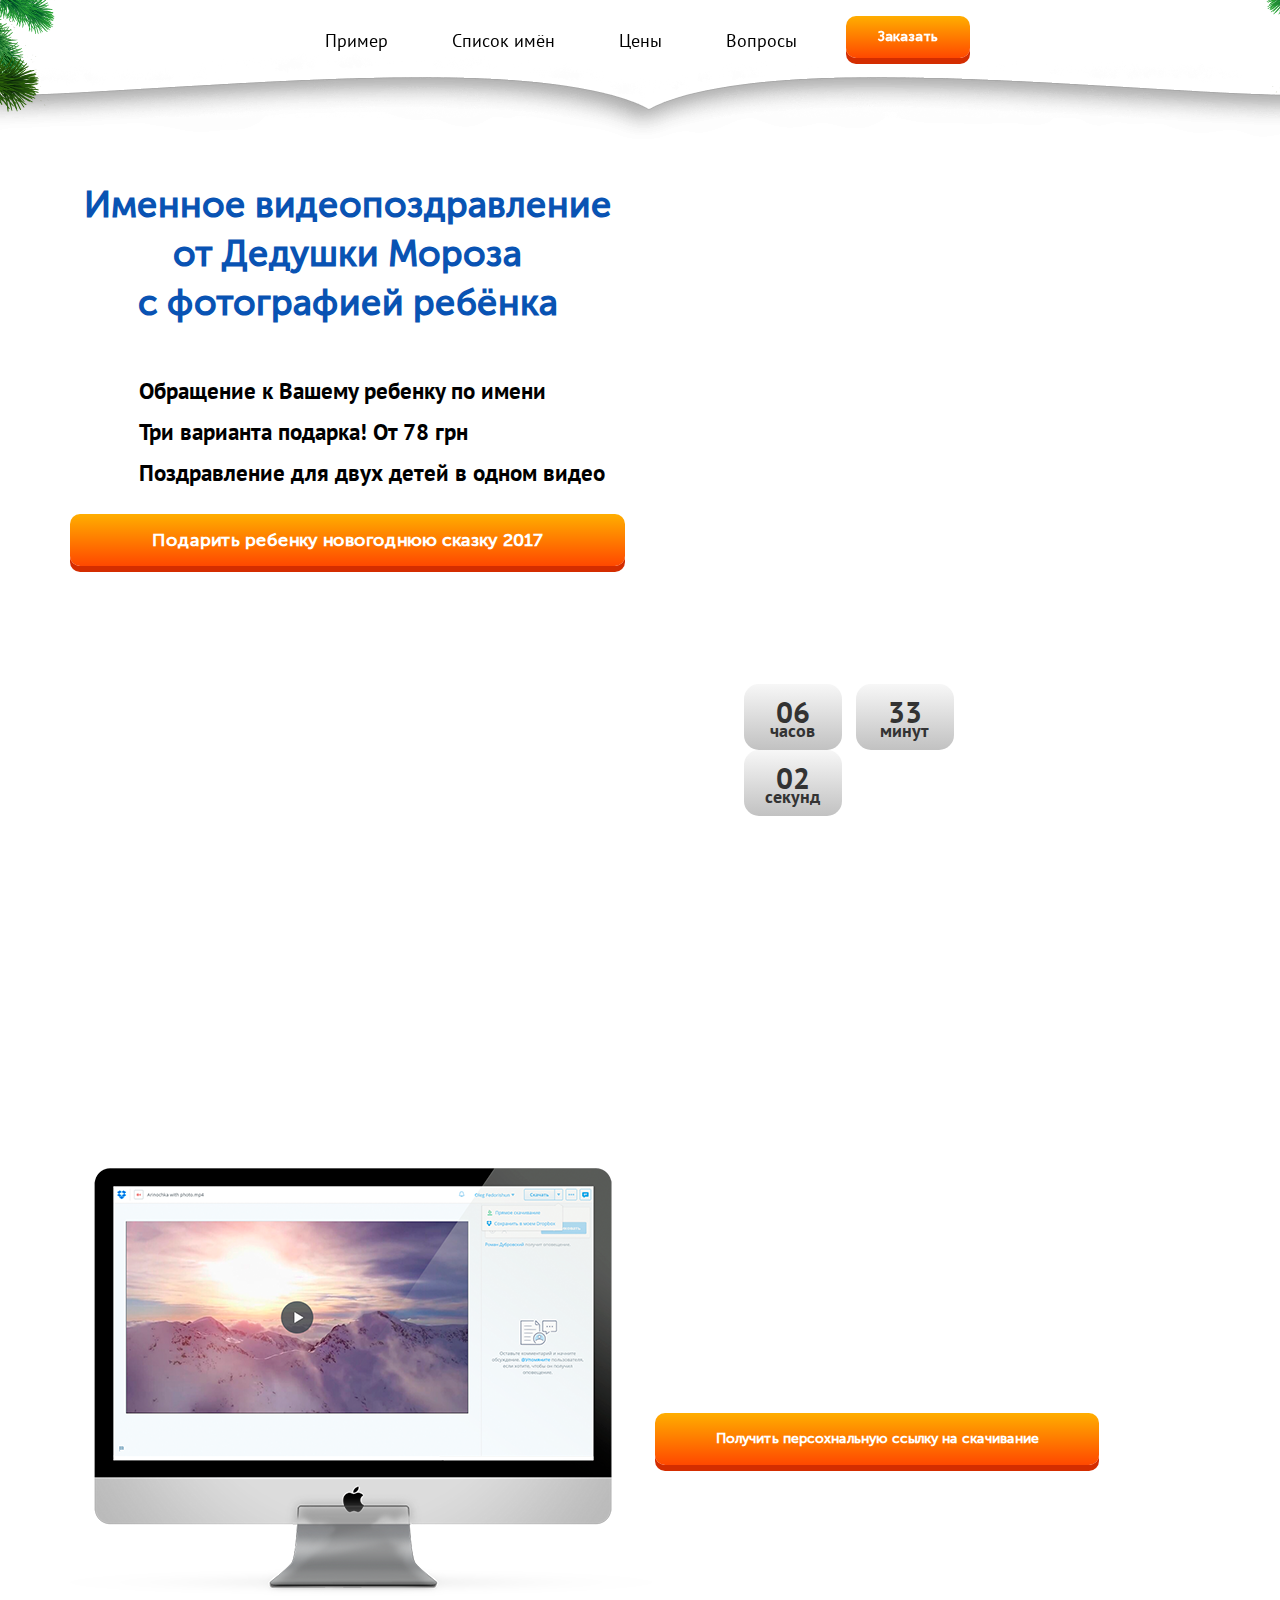
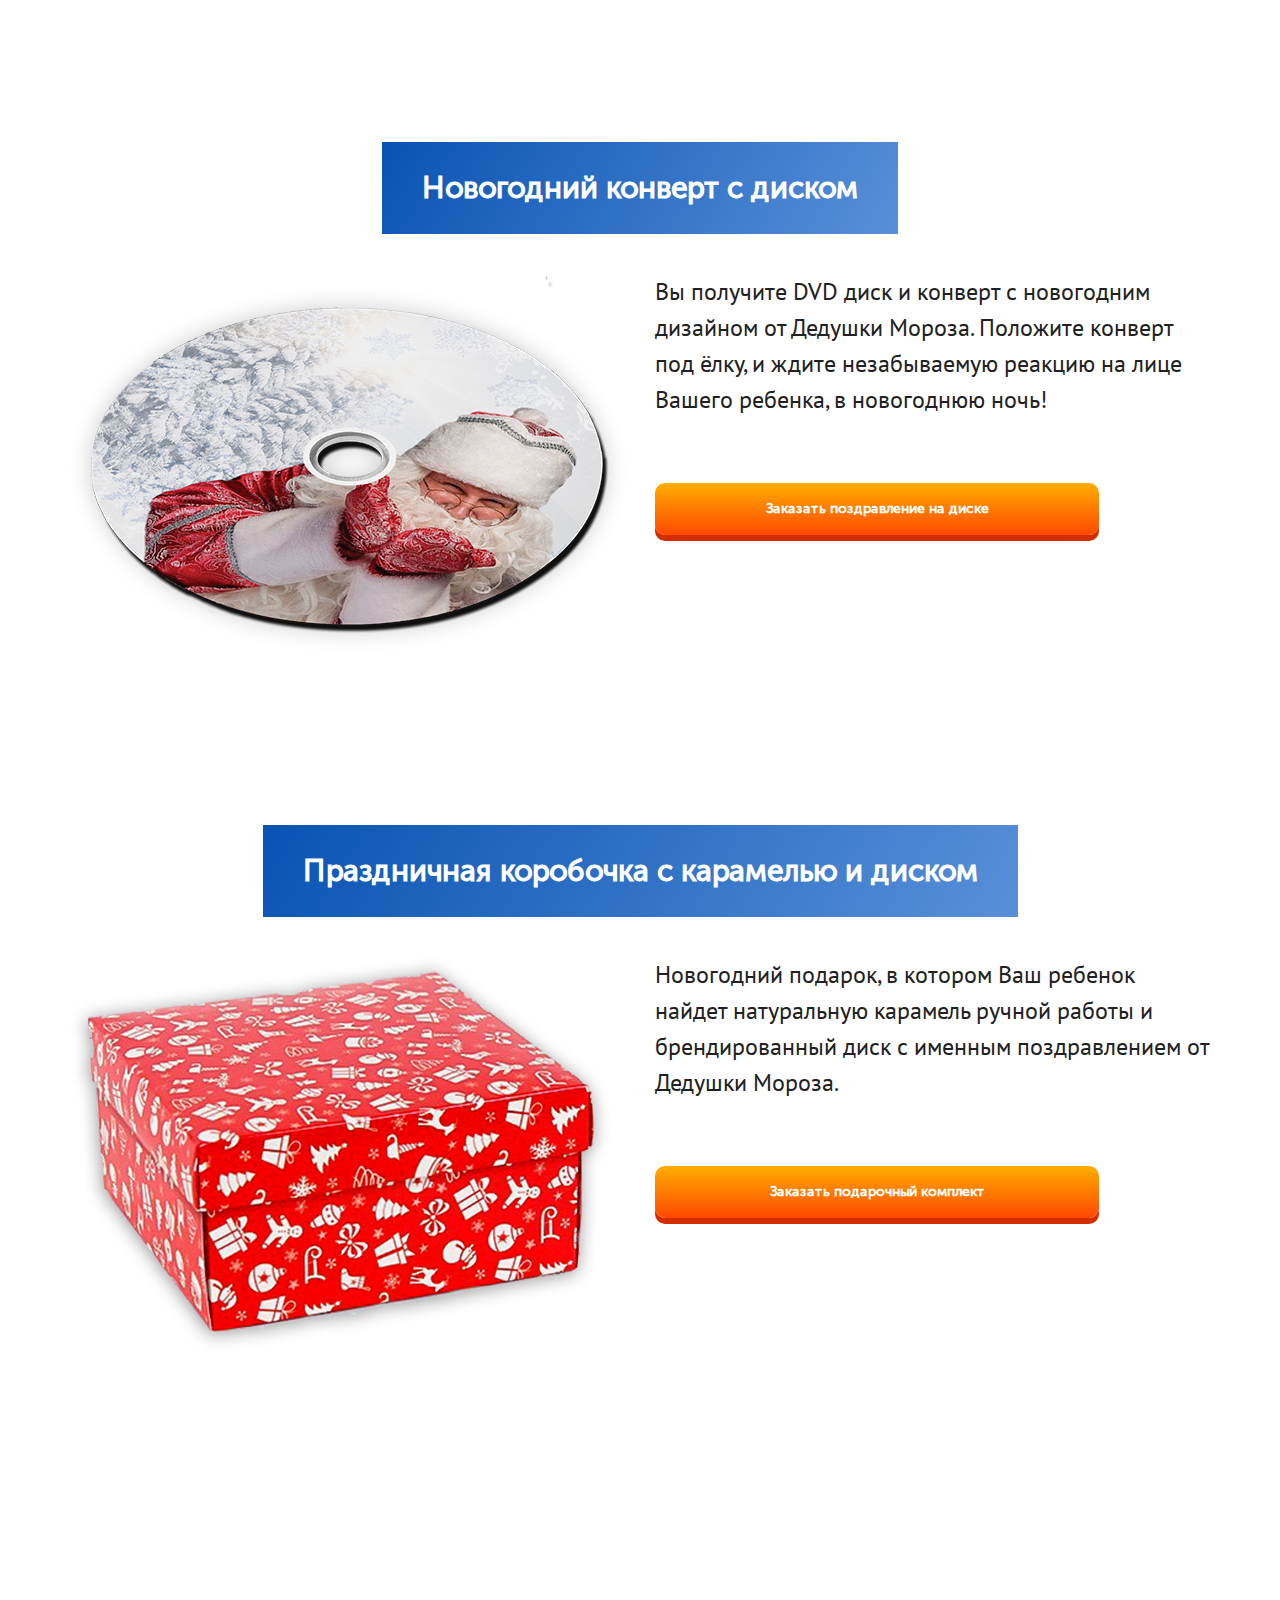
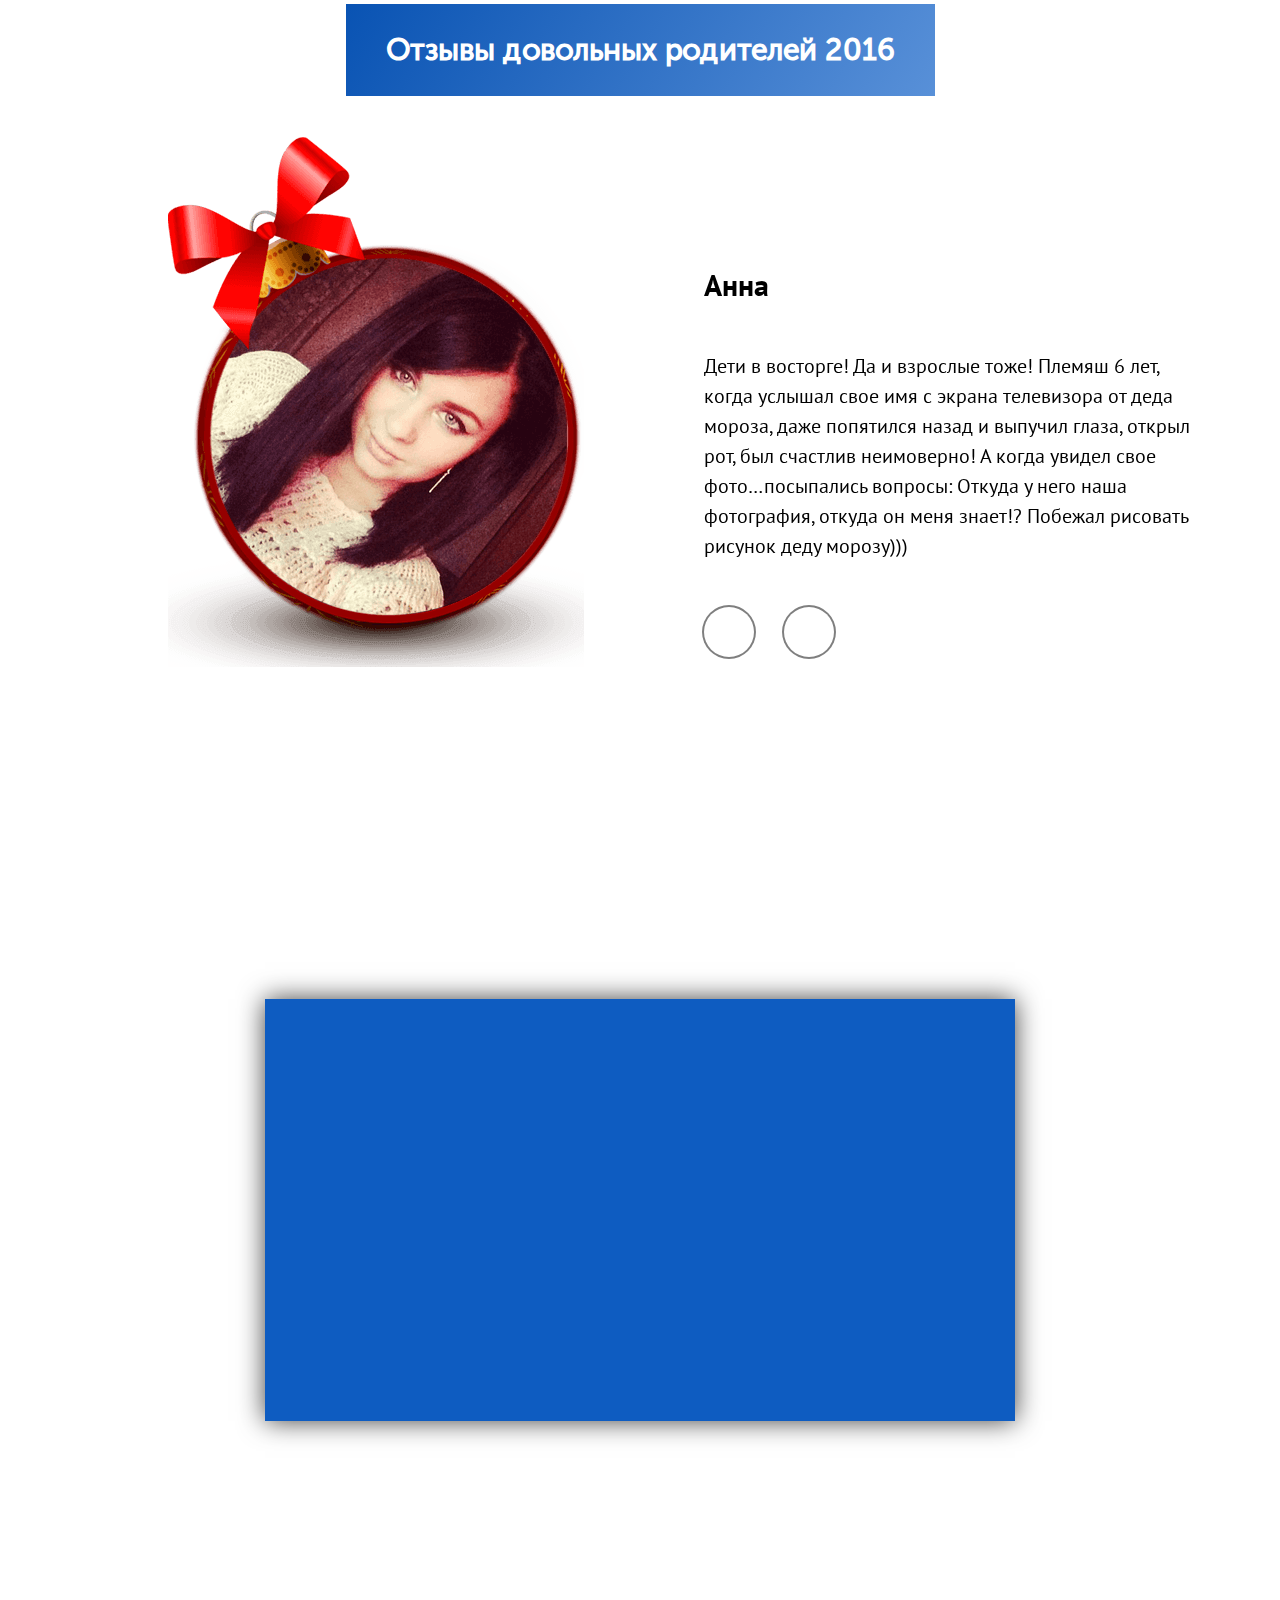
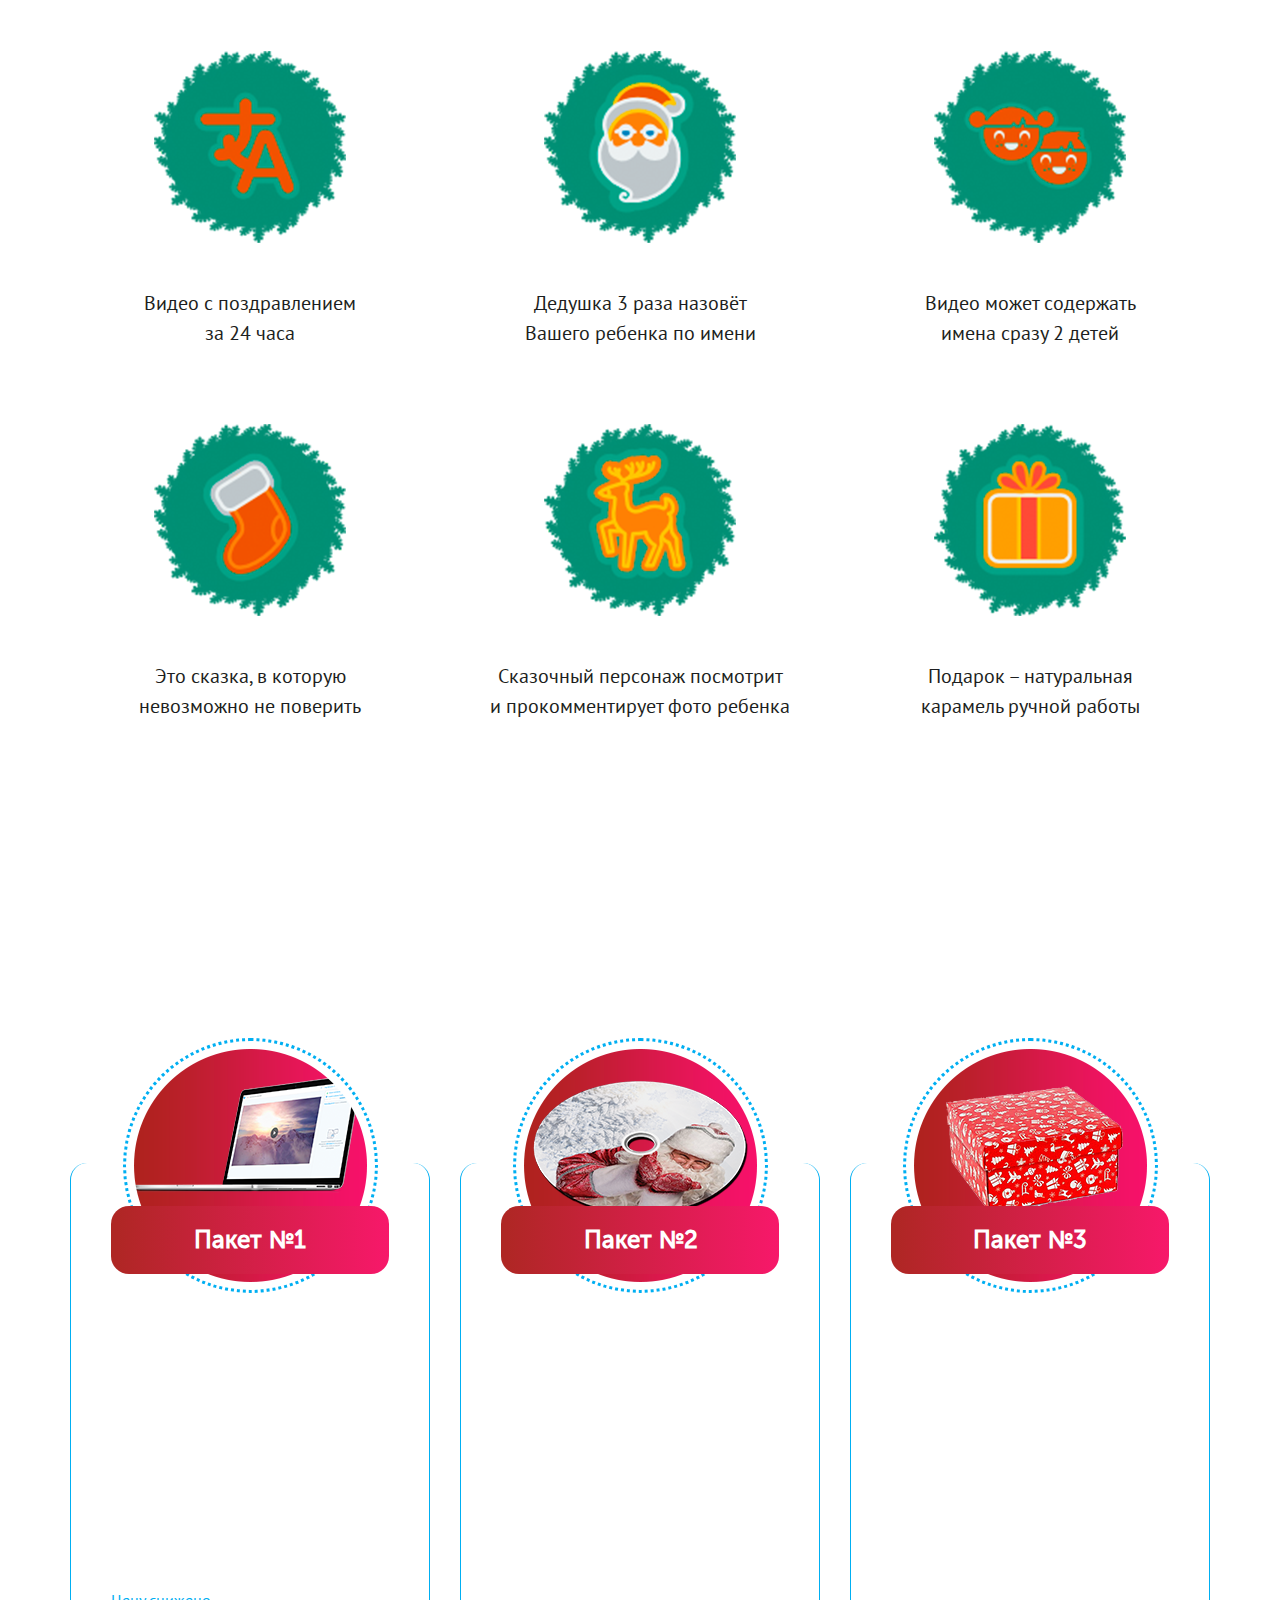
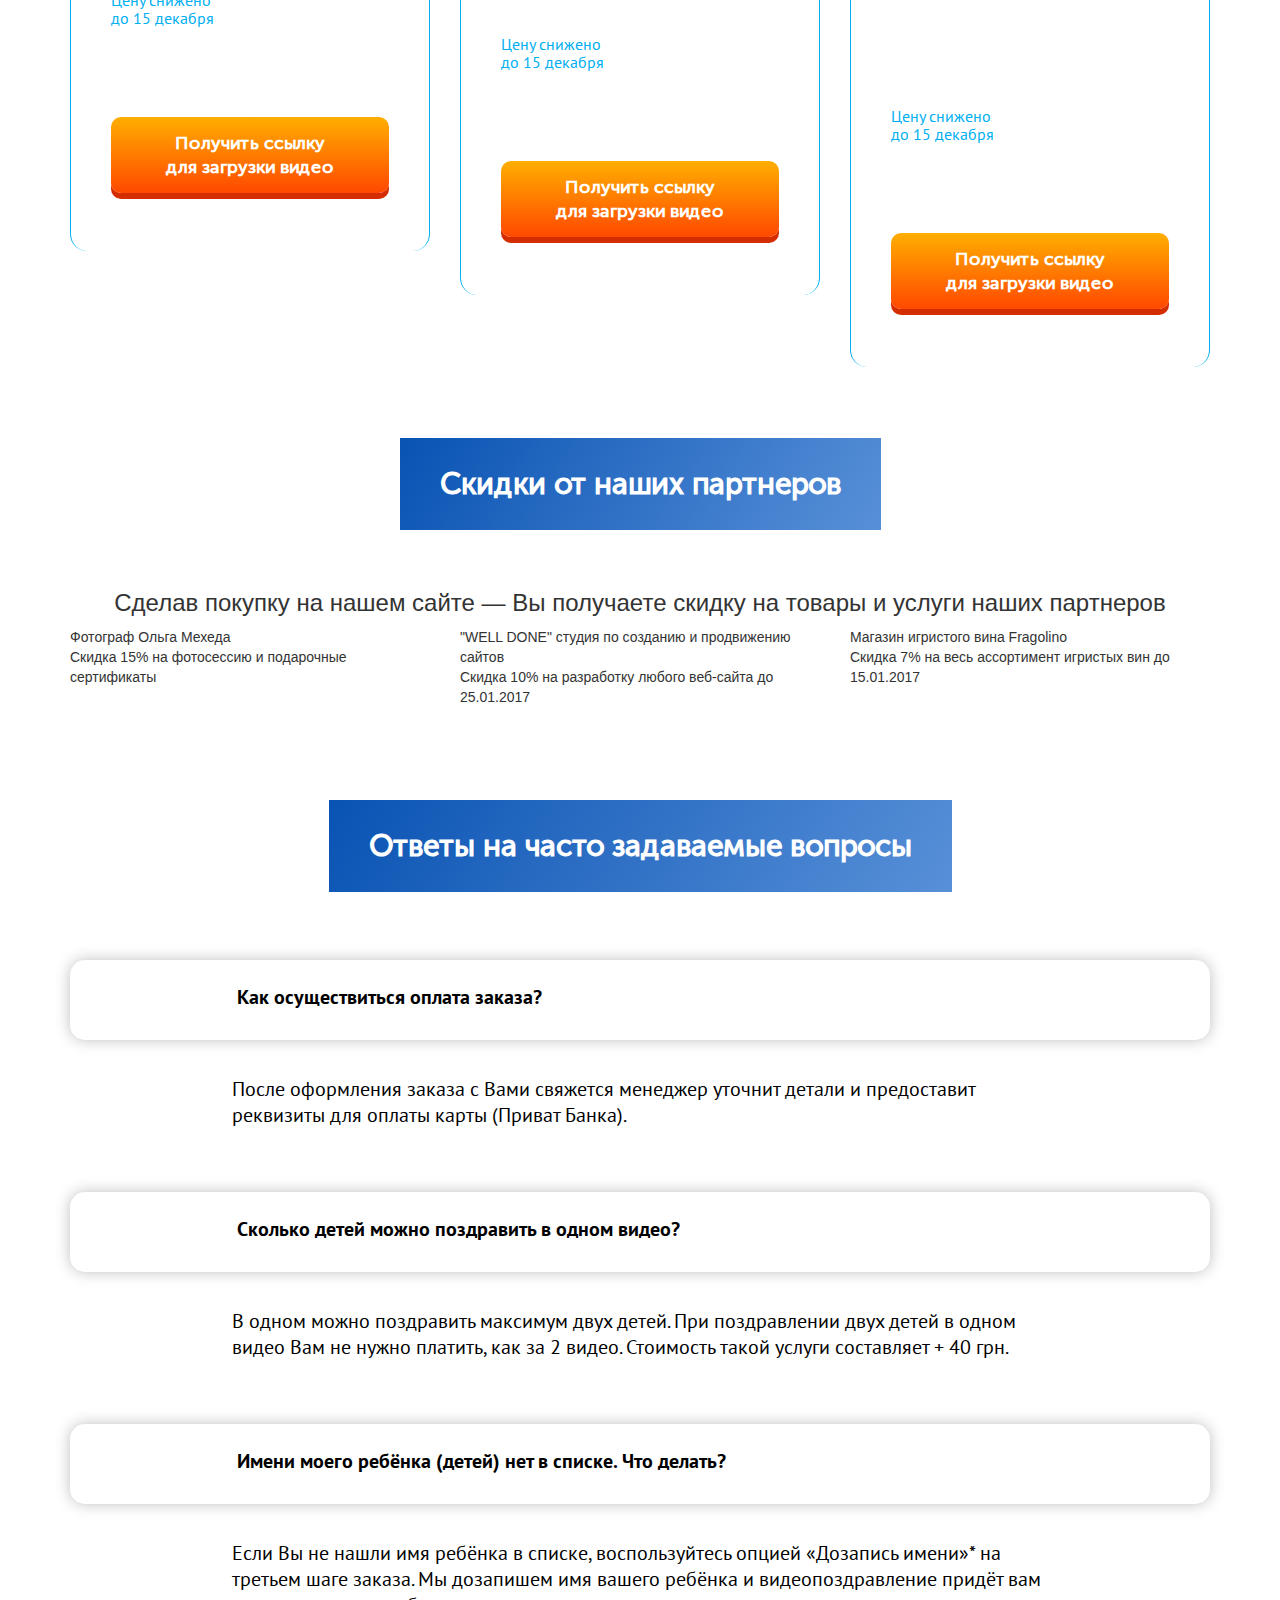
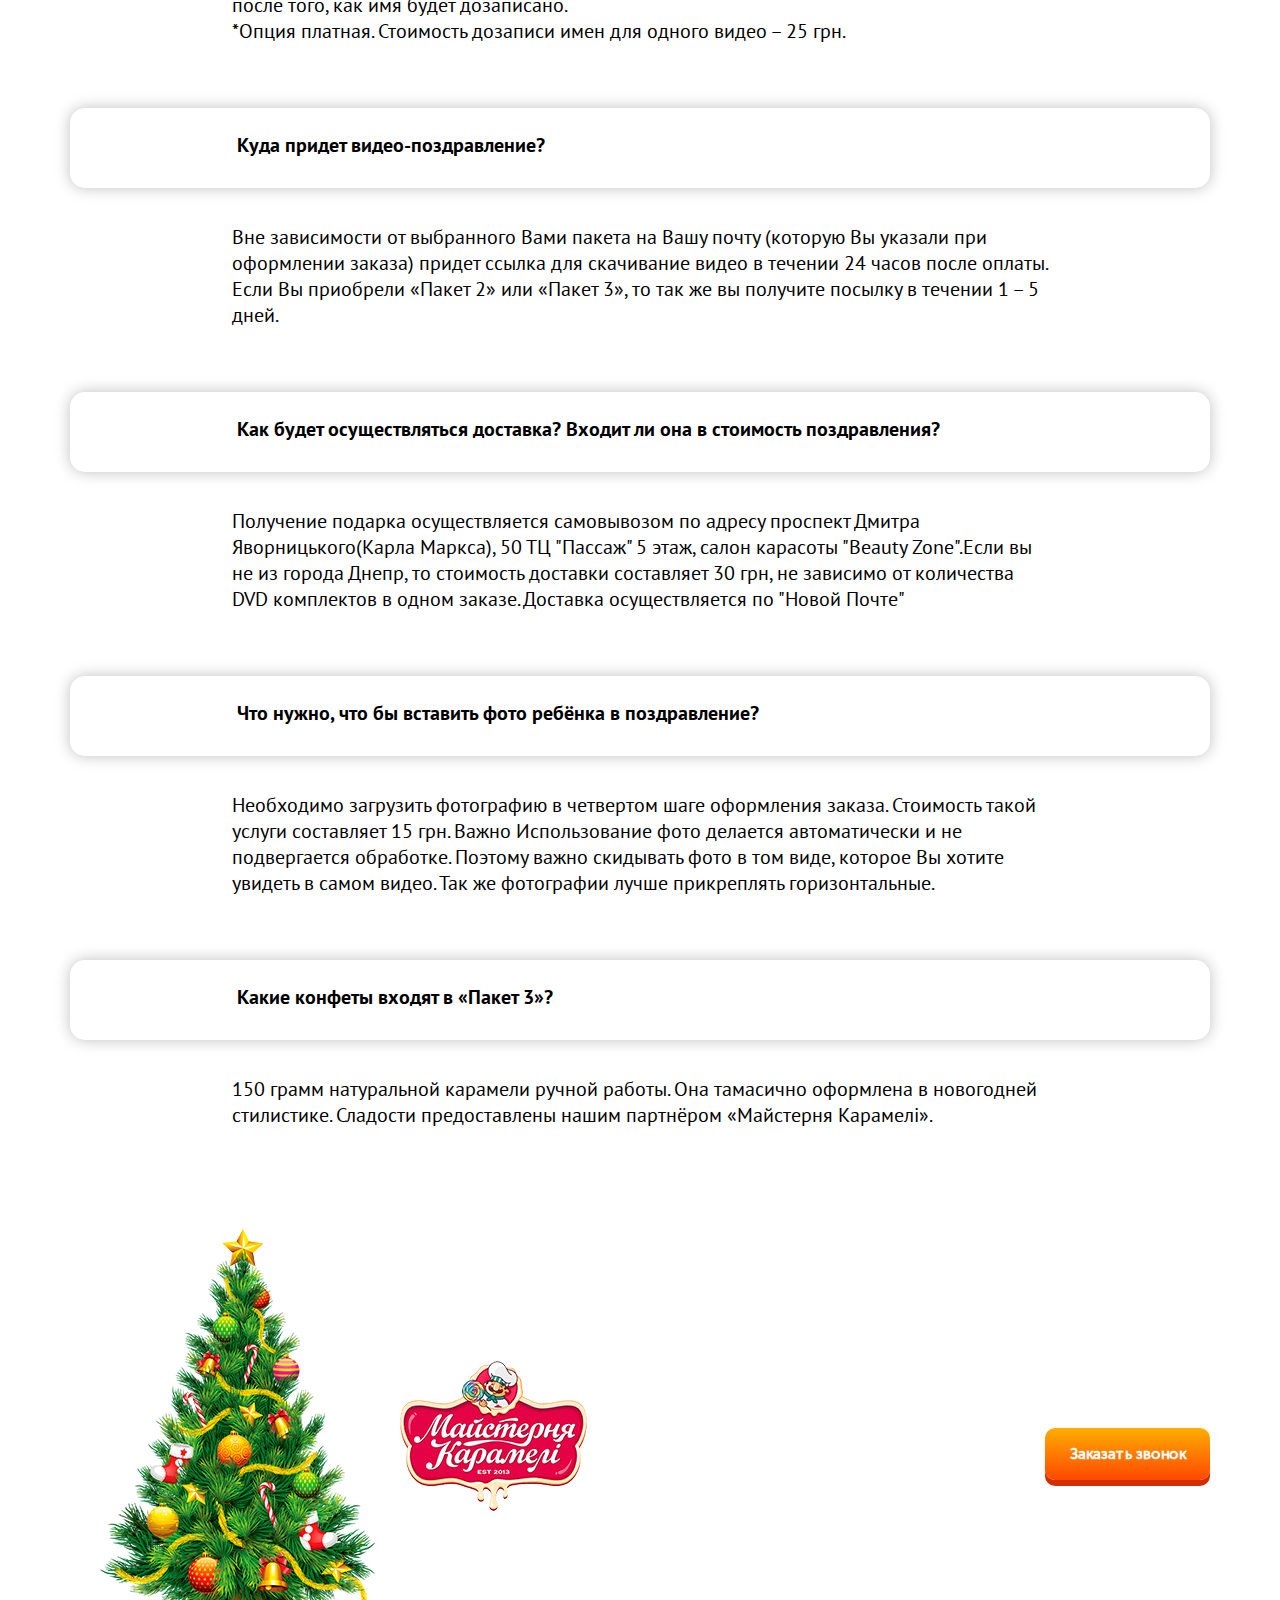
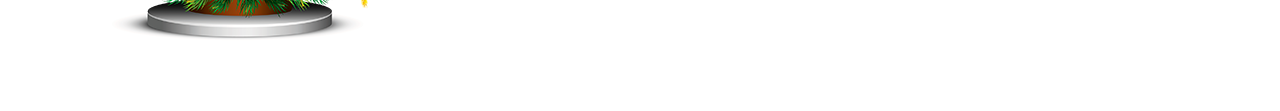
==== commit b694cc35: "change photos packages, add partner section, fix changes" ====
--- a/index.html
+++ b/index.html
@@ -449,19 +449,19 @@
               <h3 class="package__heading">Пакет №2</h3>
               <ul class="list-unstyled package__list list">
                 <li class="list__item"><i class="fa fa-snowflake-o list__icon"></i>Дедушка мороз обратиться к ребенку по имени 3 раза</li>
-                <li class="list__item"><i class="fa fa-snowflake-o list__icon"></i>Так же он поздравит ребенка с новым годом и попросит слушаться своих родителей</li>
+                <li class="list__item"><i class="fa fa-snowflake-o list__icon"></i>Так же он поздравит ребенка с новым годом и попросит слушаться родителей</li>
                 <li class="list__item"><i class="fa fa-snowflake-o list__icon"></i>Ссылку для скачивания видео</li>
-                <li class="list__item"><i class="fa fa-snowflake-o list__icon"></i>Вы получите брендированный диск с видео-позравлением</li>
+                <li class="list__item"><i class="fa fa-snowflake-o list__icon"></i>Вы получите брендированный DVD диск с видео-позравлением</li>
                 <li class="list__item"><i class="fa fa-snowflake-o list__icon"></i>А так же новогодний конверт для диска, который можно положить под елку</li>
                 <li class="package__price price">
                   <div class="clearfix price__discount">
                     <div class="price__text">Цену снижено <br/>до 15 декабря</div>
-                    <div class="price__old">34&nbsp;грн</div>
+                    <div class="price__old">168&nbsp;грн</div>
                   </div>
                   <div class="price__new">135грн</div>
                 </li>
                 <a href="/congratulation/?step=2" class="package__btn video-btn">Получить ссылку <br/>для загрузки видео</a>
-                <li class="package__saled">Продано: <span class="package__number">180</span> пакетов</li>
+                <li class="package__saled">Продано: <span class="package__number">34</span> пакетов</li>
               </ul>
             </div>
           </div>
@@ -471,7 +471,7 @@
               <h3 class="package__heading">Пакет №3</h3>
               <ul class="list-unstyled package__list list">
                 <li class="list__item"><i class="fa fa-snowflake-o list__icon"></i>Дедушка мороз обратиться к ребенку по имени 3 раза</li>
-                <li class="list__item"><i class="fa fa-snowflake-o list__icon"></i>Так же он поздравит ребенка с новым годом и попросит слушаться своих родителей</li>
+                <li class="list__item"><i class="fa fa-snowflake-o list__icon"></i>Так же он поздравит ребенка с новым годом и попросит слушаться родителей</li>
                 <li class="list__item"><i class="fa fa-snowflake-o list__icon"></i>Ссылку для скачивания видео </li>
                 <li class="list__item"><i class="fa fa-snowflake-o list__icon"></i>Брендированный диск с видео-позравлением</li>
                 <li class="list__item"><i class="fa fa-snowflake-o list__icon"></i>Вы получите новогоднюю карамель ручной работы</li>
@@ -492,6 +492,40 @@
       </div>
     </section><!-- /.cost -->
 
+    <section class="partner">
+      <div class="container">
+        <div class="row">
+          <div class="col-md-12 text-center">
+            <h2 class="sub-heading sub-heading--bg">Скидки от наших партнеров</h2>
+            <h3 class="sub-heading-3">Сделав покупку на нашем сайте — Вы получаете скидку на товары и услуги наших партнеров</h3>
+          </div>
+        </div><!-- /.row -->
+        <div class="row">
+          <div class="col-xs-12 col-sm-6 col-md-4">
+            <div class="product">
+              <div class="product__photo"><i class="product__img product__img--1"></i></div>
+              <div class="product__name">Фотограф Ольга Мехеда</div>
+              <div class="product__descr">Скидка <span class="product__descr--discount">15%</span> на фотосессию  и подарочные сертификаты</div>
+            </div>
+          </div>
+          <div class="col-xs-12 col-sm-6 col-md-4">
+            <div class="product">
+              <div class="product__photo"><i class="product__img product__img--2"></i></div>
+              <div class="product__name">"WELL DONE" студия по  созданию и продвижению сайтов</div>
+              <div class="product__descr">Скидка <span class="product__descr--discount">10%</span> на разработку  любого веб-сайта до 25.01.2017</div>
+            </div>
+          </div>
+          <div class="col-xs-12 col-sm-6 col-md-4">
+            <div class="product">
+              <div class="product__photo"><i class="product__img product__img--3"></i></div>
+              <div class="product__name">Магазин игристого вина Fragolino</div>
+              <div class="product__descr">Скидка <span class="product__descr--discount">7%</span> на весь ассортимент  игристых вин до 15.01.2017</div>
+            </div>
+          </div>
+        </div>
+      </div><!-- /.container -->
+    </section><!-- /.partner -->
+
     <section id="faq" class="answer">
       <div class="container">
         <div class="row">
@@ -545,7 +579,7 @@
                   <span class="faq__question-text">Как будет осуществляться доставка? Входит ли она в стоимость поздравления?</span>
                 </div>
                 <div class="faq__answer">
-                  <div class="faq__answer-text">Доставка осуществляется по «Новой Почте». Стоимость доставки составляет 30 грн, не зависимо от количества DVD комплектов в одном заказе.</div>
+                  <div class="faq__answer-text">Получение подарка осуществляется самовывозом по адресу проспект Дмитра Яворницького(Карла Маркса), 50 ТЦ "Пассаж" 5 этаж, салон карасоты "Вeauty Zone".Если вы не из города Днепр, то стоимость доставки составляет 30 грн, не зависимо от количества DVD комплектов в одном заказе. Доставка осуществляется по "Новой Почте"</div>
                 </div>
               </div>
               <div class="faq__item">
@@ -588,10 +622,10 @@
             <a href="" class="hidden-xs footer__callback video-btn" data-toggle="modal" data-target="#callback" data-backdrop="static">Заказать звонок</a>
             <div class="footer__social social">
               <ul class="list-unstyled text-center social__list">
-                <li class="social__item"><a href="#" class="social__link"><i class="fa fa-vk social__icon"></i></a></li>
+                <li class="social__item"><a href="https://vk.com/yadedushkamoroz" class="social__link"><i class="fa fa-vk social__icon"></i></a></li>
                 <li class="social__item"><a href="https://www.facebook.com/%D0%98%D0%BC%D0%B5%D0%BD%D0%BD%D1%8B%D0%B5-%D0%BF%D0%BE%D0%B7%D0%B4%D1%80%D0%B0%D0%B2%D0%BB%D0%B5%D0%BD%D0%B8%D1%8F-%D0%BE%D1%82-%D0%94%D0%B5%D0%B4%D1%83%D1%88%D0%BA%D0%B8-%D0%9C%D0%BE%D1%80%D0%BE%D0%B7%D0%B0-373700562963017/" class="social__link"><i class="fa fa-facebook-square social__icon"></i></a></li>
                 <li class="social__item"><a href="https://www.instagram.com/yadedushkamoroz/" class="social__link"><i class="fa fa-instagram social__icon"></i></a></li>
-                <li class="social__item"><a href="#" class="social__link"><i class="fa fa-odnoklassniki-square social__icon"></i></a></li>
+                <li class="social__item"><a href="https://ok.ru/profile/587028586293" class="social__link"><i class="fa fa-odnoklassniki-square social__icon"></i></a></li>
               </ul>
             </div>
           </div>
@@ -601,7 +635,7 @@
               <div class="logo__heading">Генеральный партнер</div>
             </div>
           </div>
-          <div class="col-sm-4 col-sm-offset-4 col-md-5 col-md-offset-3 col-md-6 col-md-offset-6 col-lg-offset-5 text-center copyright">Сделано с душой студией <a class="copyright__link" href="#" href="http://well-done.com.ua/?utm_source=website&utm_medium=clientfooter&utm_campaign=videopozdravlenie">WELL DONE</a></div>
+          <div class="col-sm-4 col-sm-offset-4 col-md-5 col-md-offset-3 col-md-6 col-md-offset-6 col-lg-offset-5 text-center copyright">Сделано с душой студией <a class="copyright__link" href="http://well-done.com.ua/?utm_source=website&utm_medium=clientfooter&utm_campaign=videopozdravlenie">WELL DONE</a></div>
         </div>
       </div>
     </footer><!-- /.footer -->
